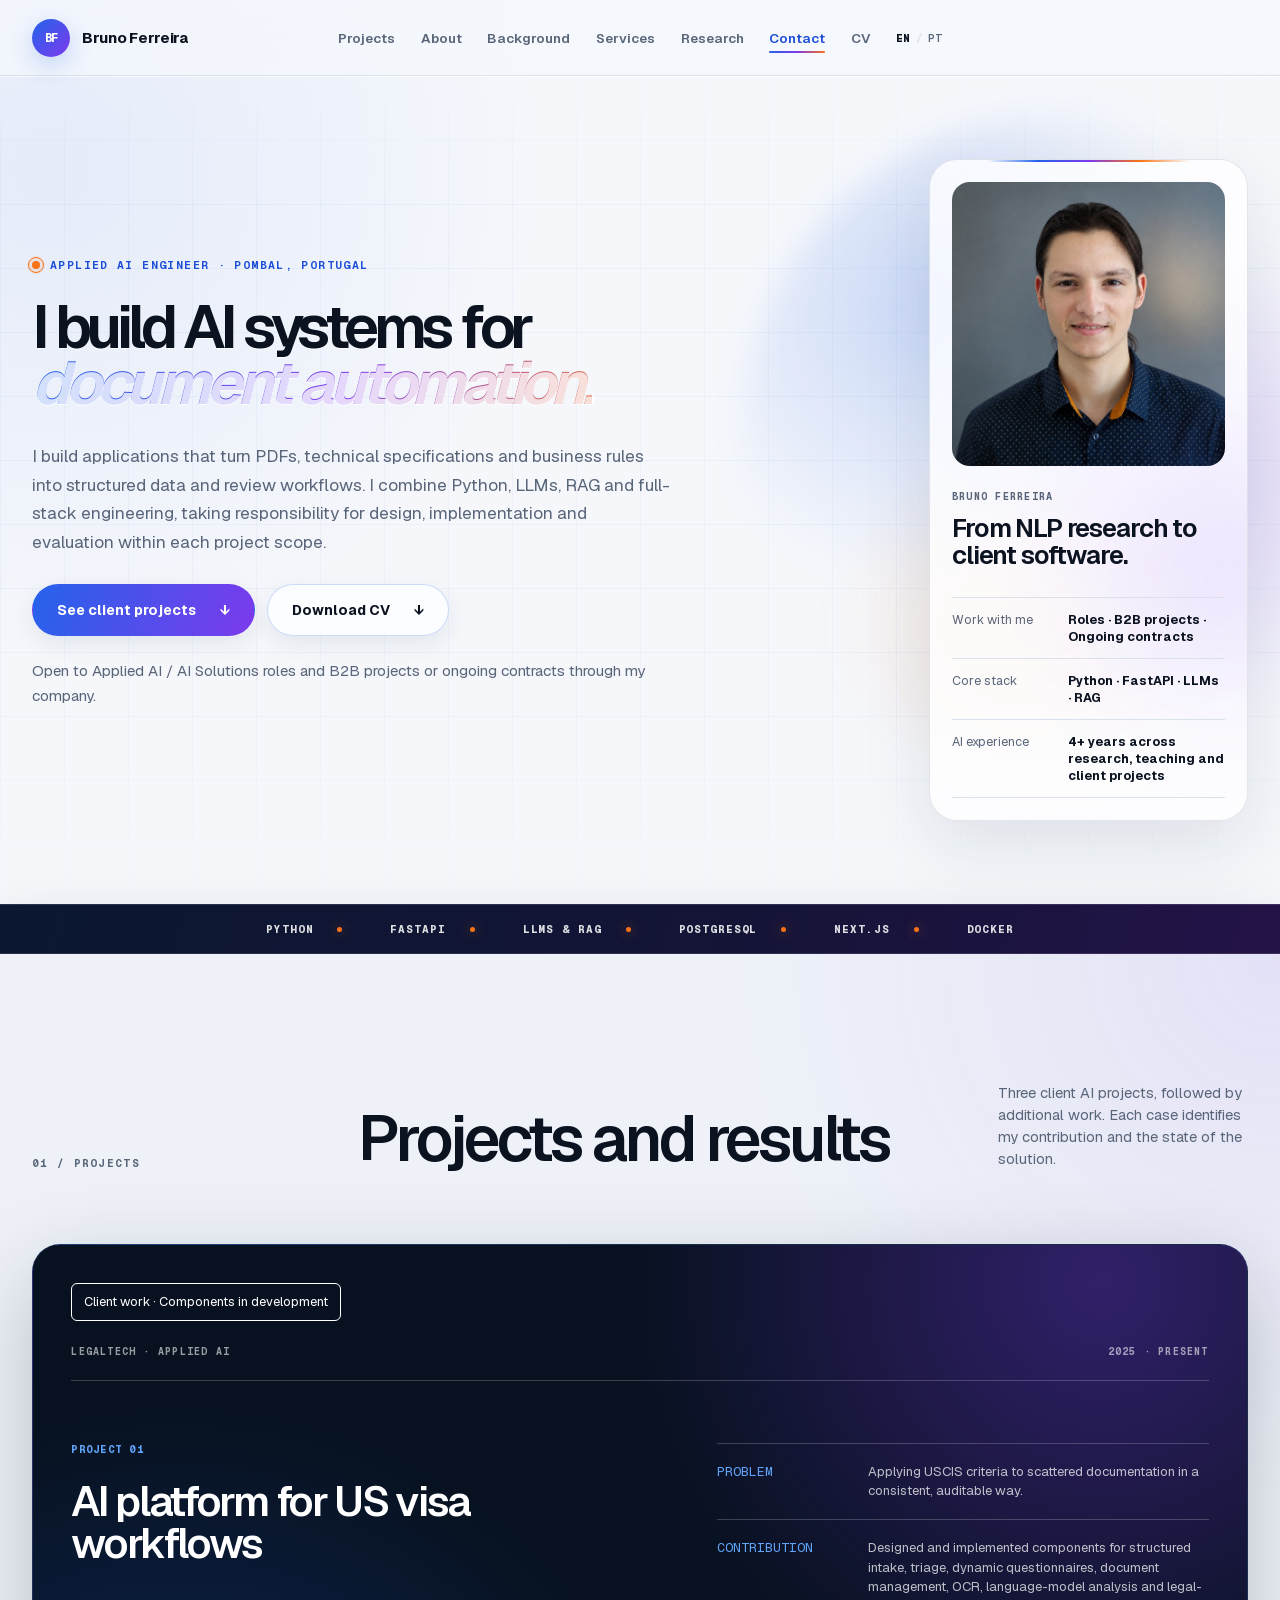
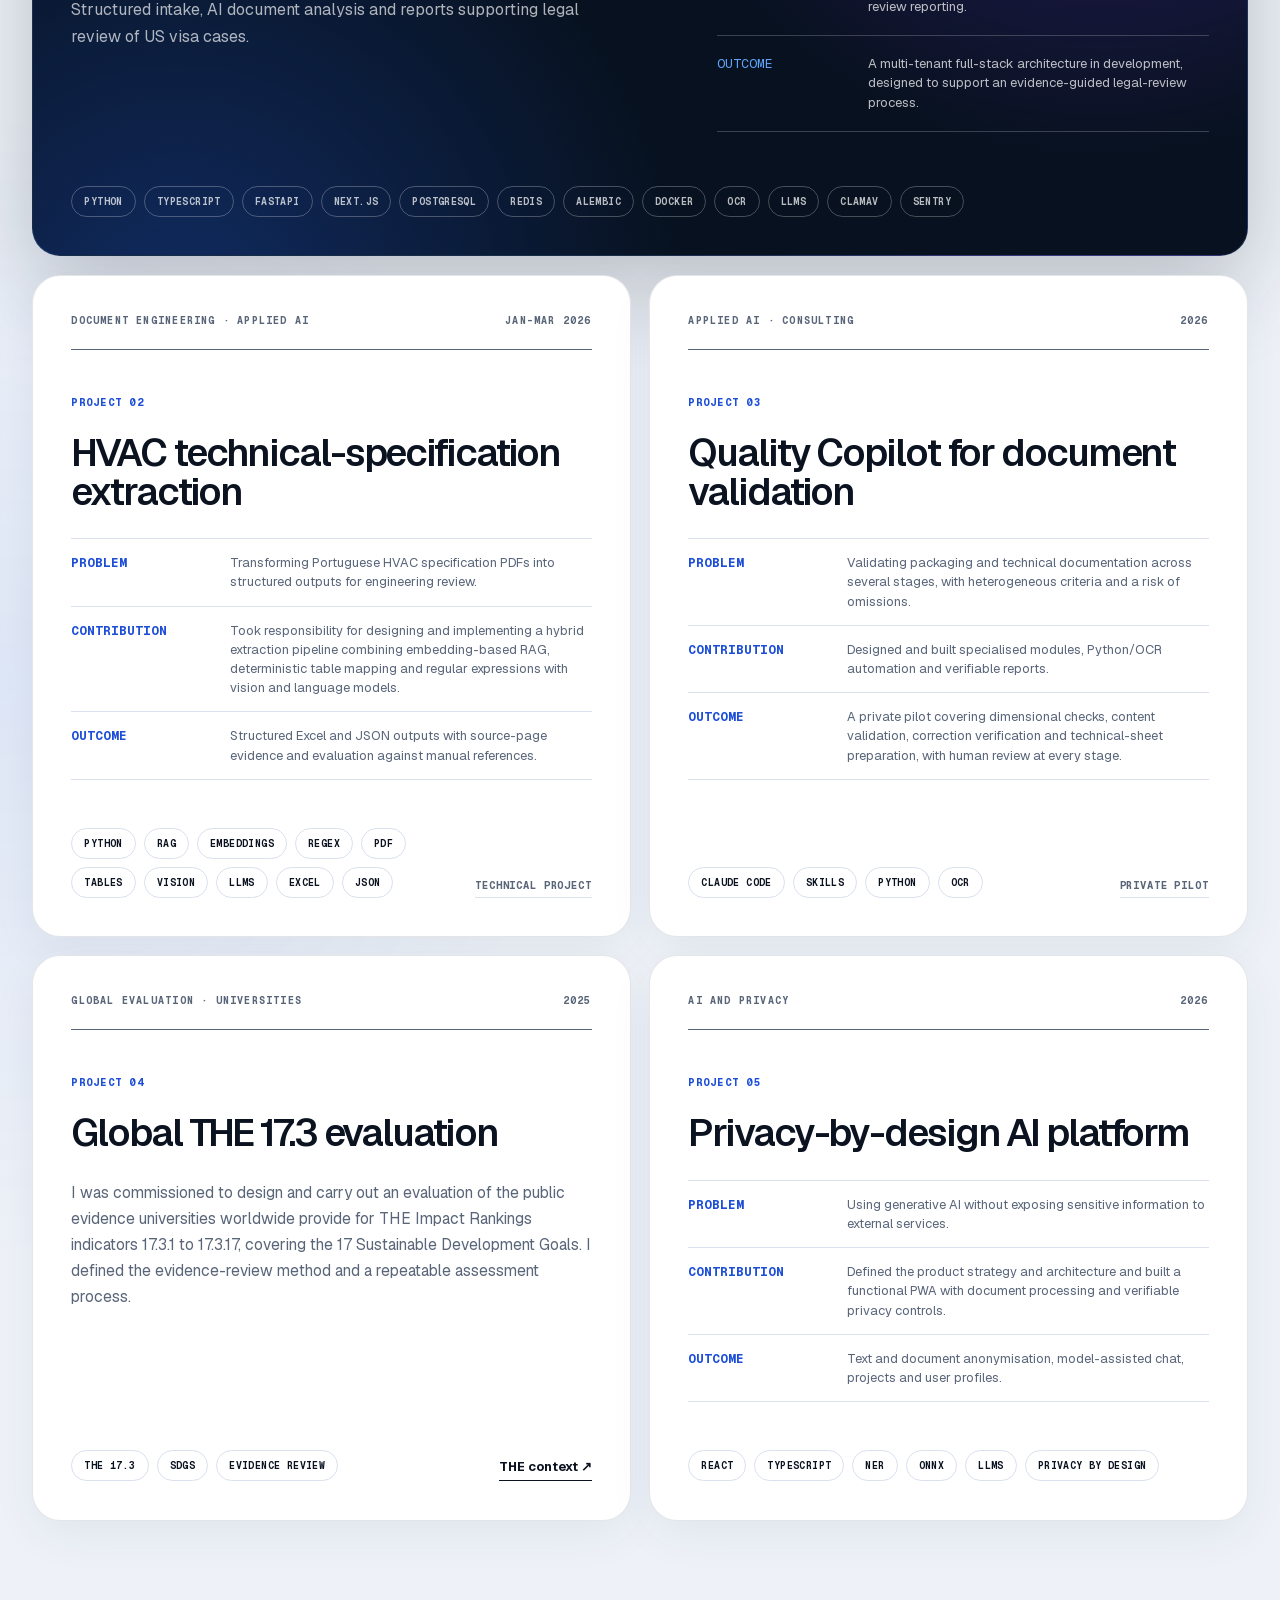
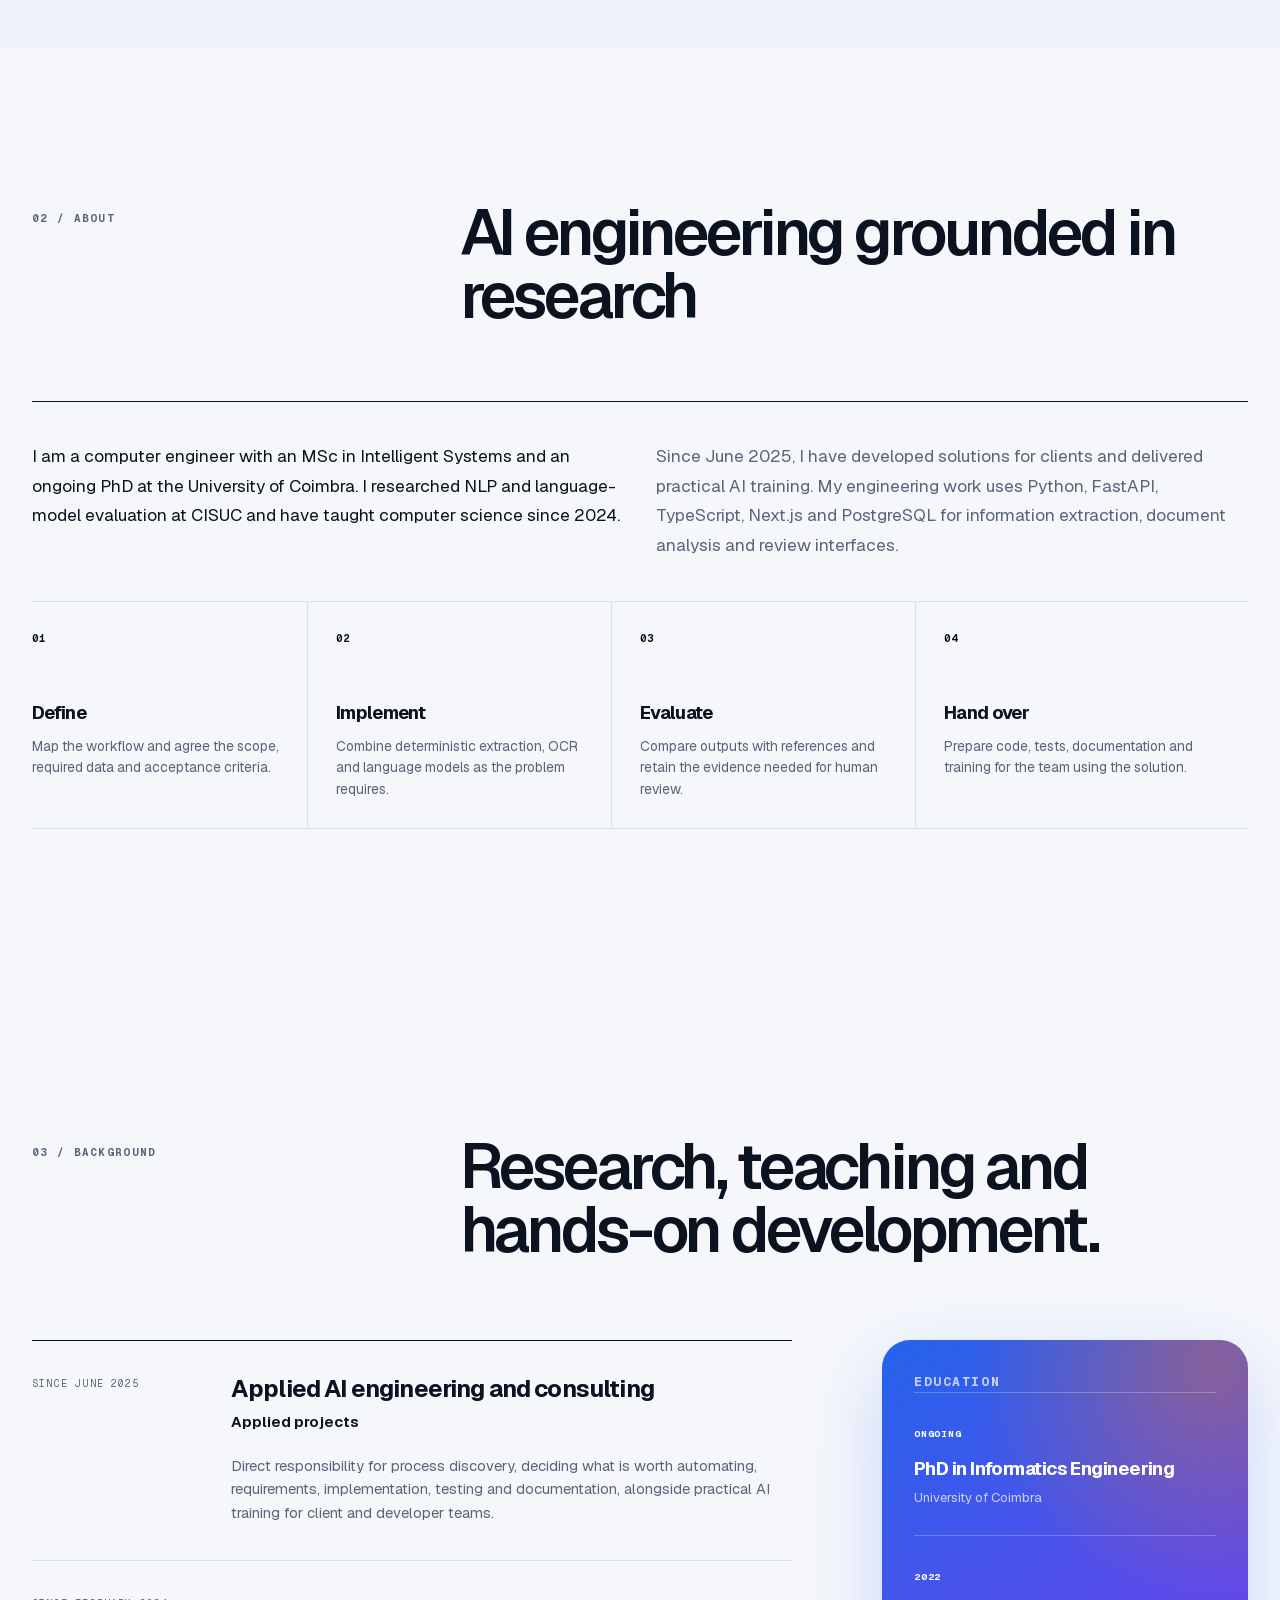
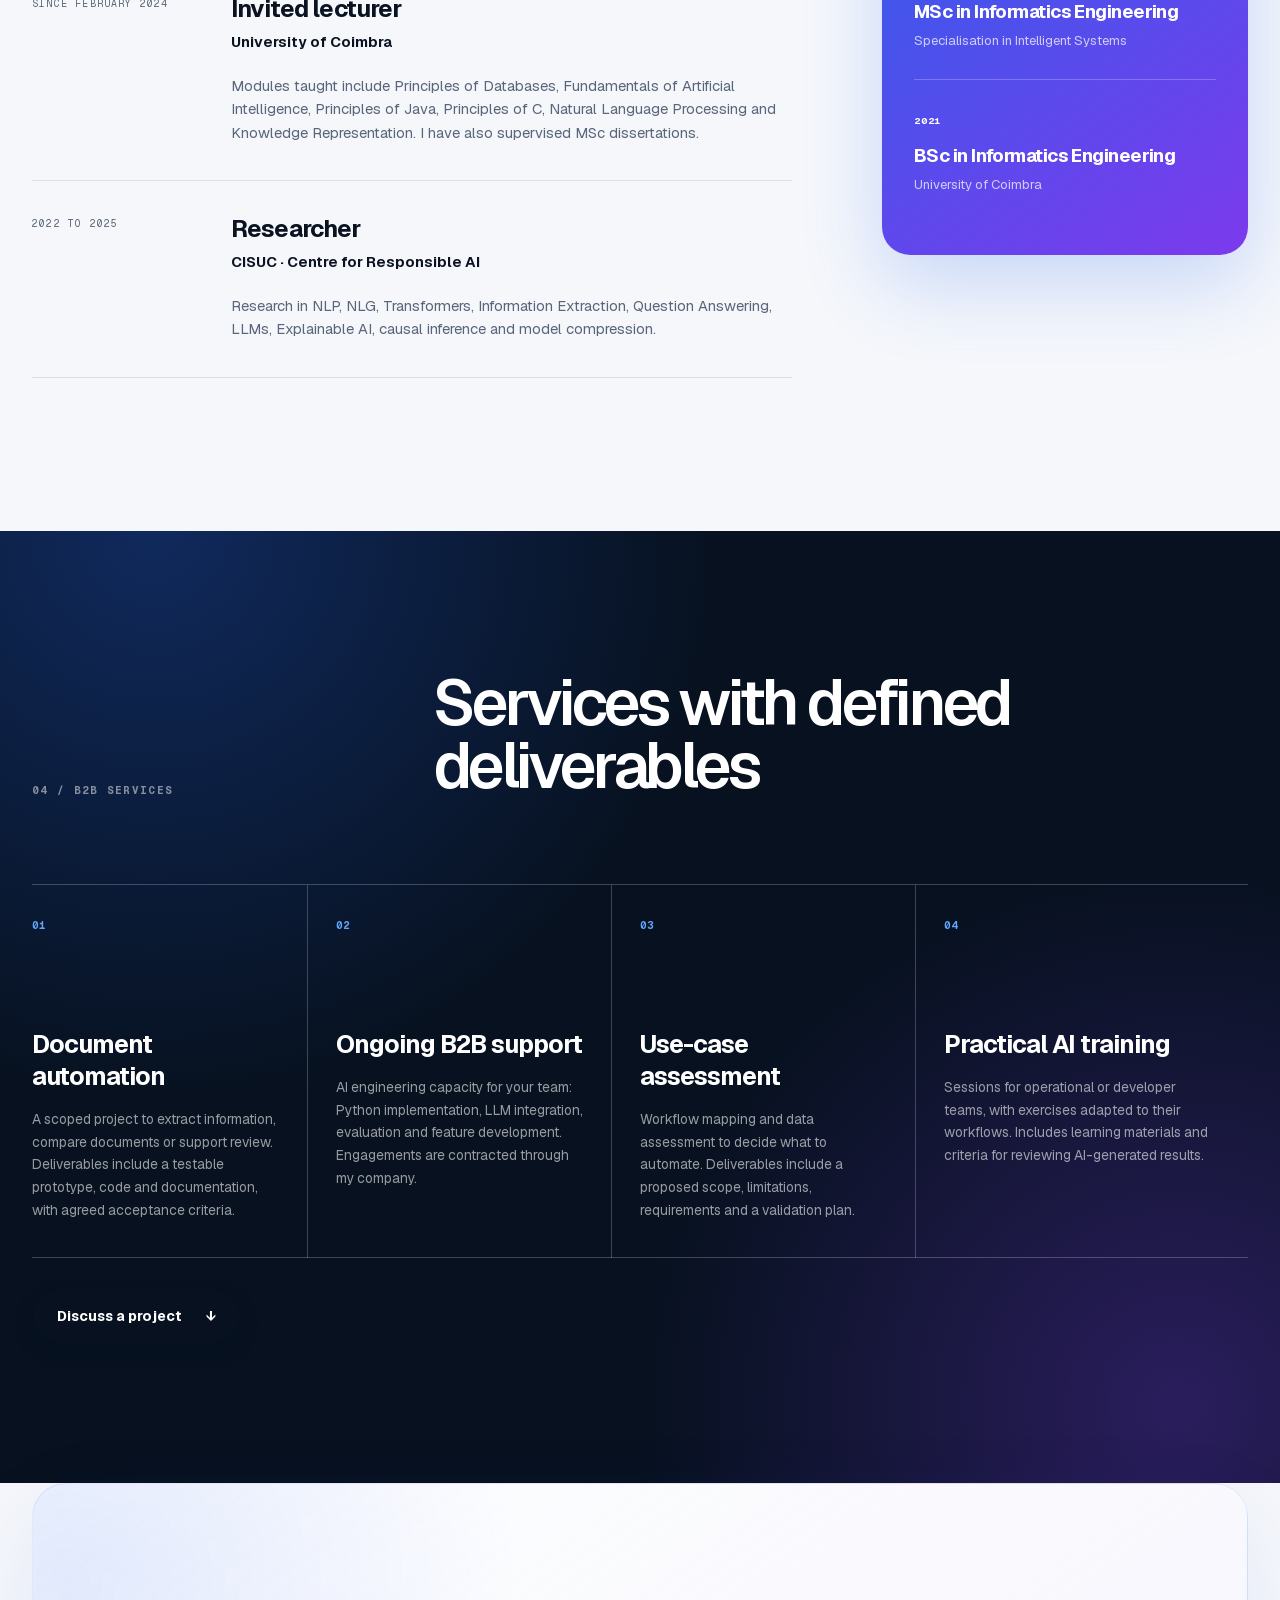
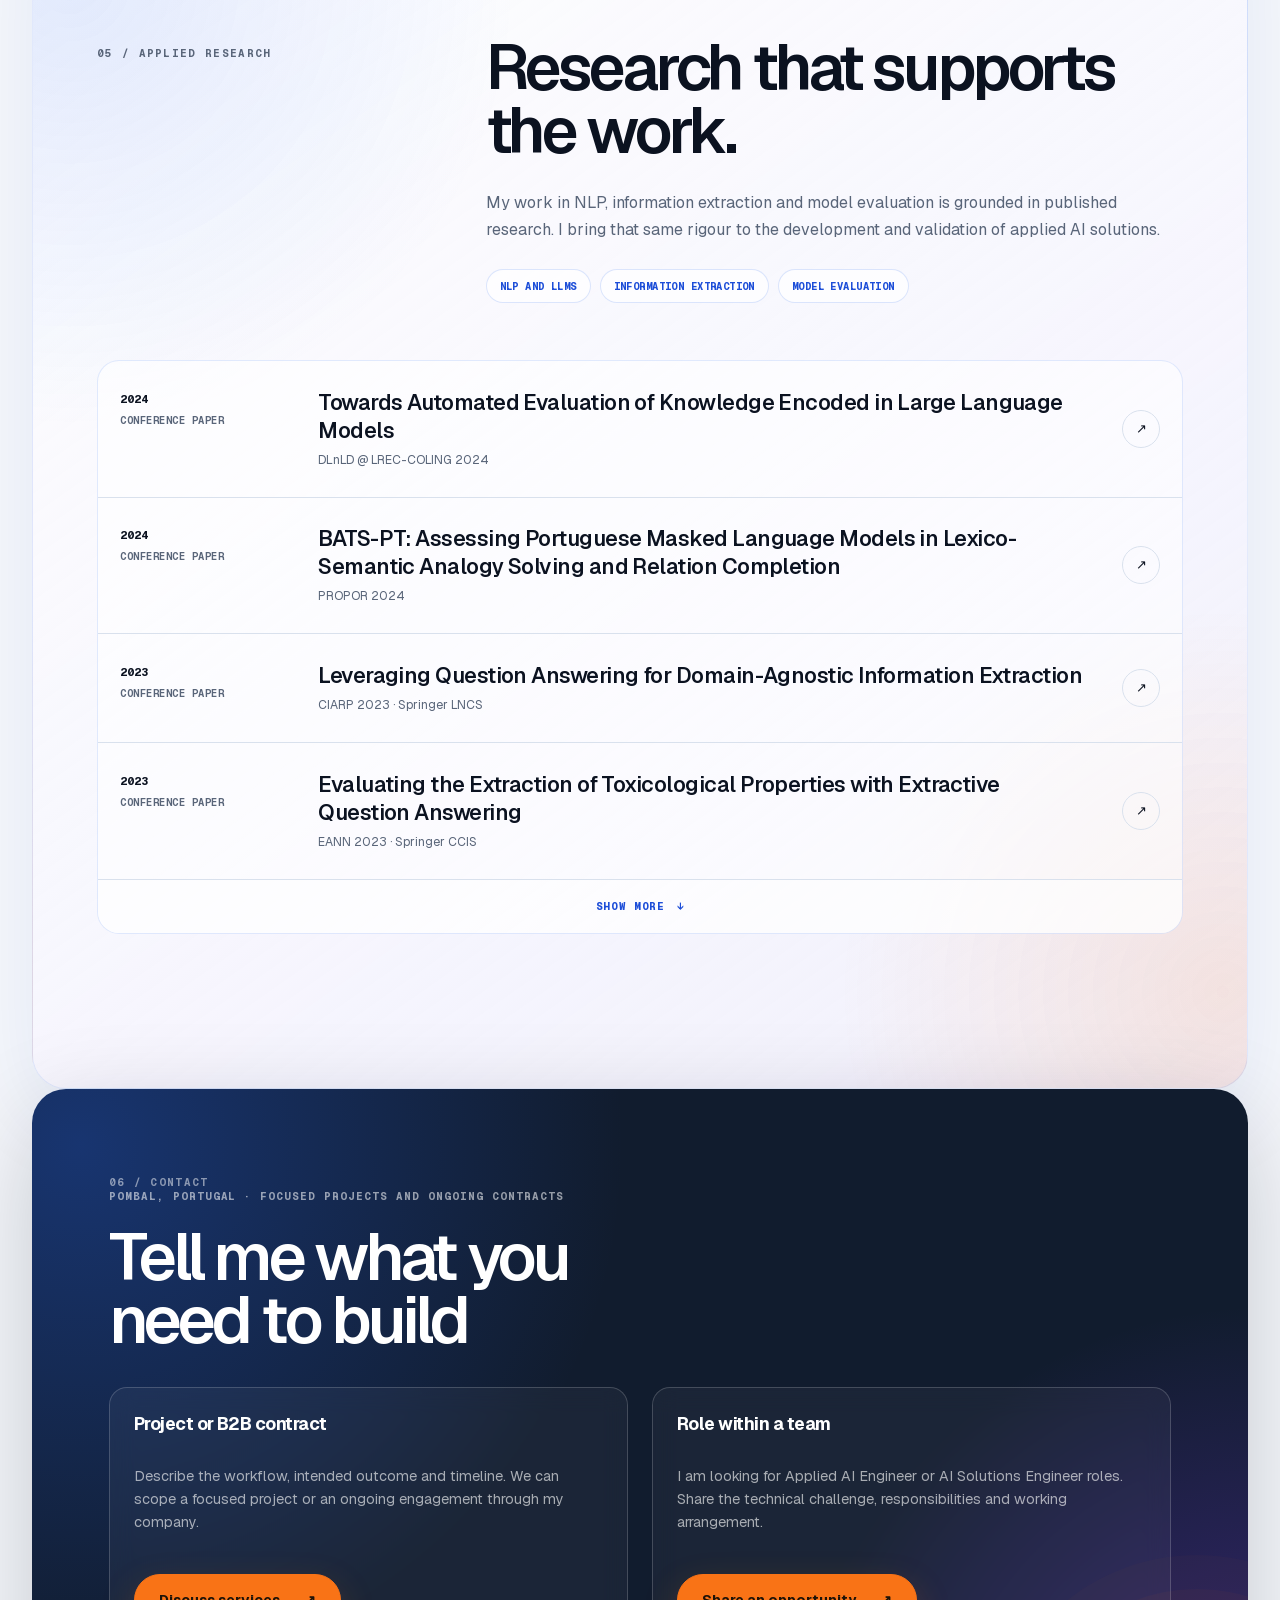
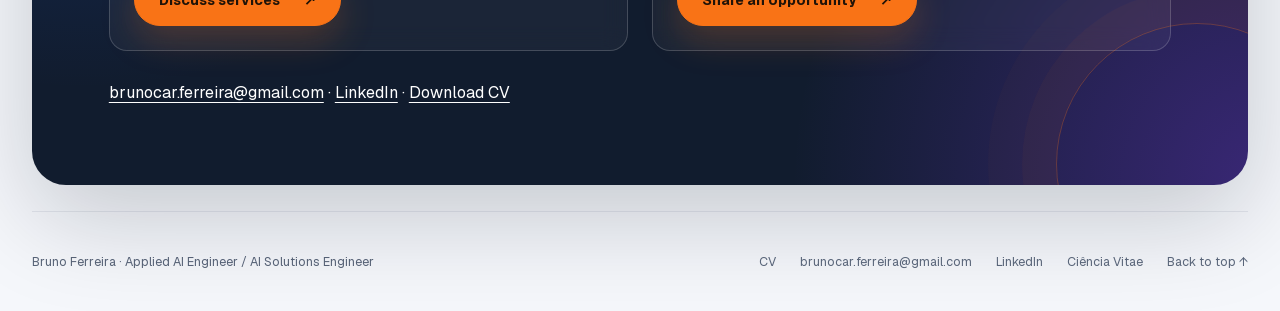
==== index.html @ 370292e5 "Restore visual hierarchy in CVs and update privacy project label and year" ====
<!doctype html>
<html lang="en-GB">
<head>
  <meta charset="utf-8">
  <meta name="viewport" content="width=device-width, initial-scale=1">
  <title>Bruno Ferreira | Applied AI Engineer / AI Solutions Engineer</title>
  <meta name="description" content="Applied AI Engineer in Portugal. Python, LLMs, RAG and document automation. Client projects in LegalTech, engineering and document validation. Available for roles and B2B contracts.">
  <meta name="theme-color" content="#f5f7fb">
  <link rel="canonical" href="https://mrbrunoferreira.github.io/bruno-ferreira/">
  <link rel="alternate" hreflang="pt-PT" href="https://mrbrunoferreira.github.io/bruno-ferreira/pt/">
  <link rel="alternate" hreflang="en-GB" href="https://mrbrunoferreira.github.io/bruno-ferreira/">
  <link rel="alternate" hreflang="x-default" href="https://mrbrunoferreira.github.io/bruno-ferreira/">
  <link rel="icon" type="image/png" sizes="304x304" href="./favicon-bf.png">
  <link rel="preload" href="./bruno-ferreira-portrait-2026.jpg" as="image">
  <link rel="stylesheet" href="./styles.css">
  <meta property="og:type" content="website">
  <meta property="og:title" content="Bruno Ferreira | Applied AI Engineer / AI Solutions Engineer">
  <meta property="og:description" content="Applied AI Engineer in Portugal. Python, LLMs, RAG and document automation. Client projects in LegalTech, engineering and document validation. Available for roles and B2B contracts.">
  <meta property="og:url" content="https://mrbrunoferreira.github.io/bruno-ferreira/">
  <meta property="og:site_name" content="Bruno Ferreira">
  <meta property="og:locale" content="en_GB">
  <meta property="og:locale:alternate" content="pt_PT">
  <meta property="og:image" content="https://mrbrunoferreira.github.io/bruno-ferreira/og-applied-ai-blue.png">
  <meta property="og:image:width" content="1735">
  <meta property="og:image:height" content="907">
  <meta property="og:image:alt" content="Bruno Ferreira, Applied AI Engineer. Research, engineering and delivery.">
  <meta name="twitter:card" content="summary_large_image">
  <meta name="twitter:title" content="Bruno Ferreira | Applied AI Engineer / AI Solutions Engineer">
  <meta name="twitter:description" content="Applied AI Engineer in Portugal. Python, LLMs, RAG and document automation. Client projects in LegalTech, engineering and document validation. Available for roles and B2B contracts.">
  <meta name="twitter:image" content="https://mrbrunoferreira.github.io/bruno-ferreira/og-applied-ai-blue.png">
  <script type="application/ld+json">{"@context":"https://schema.org","@type":"Person","name":"Bruno Ferreira","jobTitle":"Applied AI Engineer / AI Solutions Engineer","url":"https://mrbrunoferreira.github.io/bruno-ferreira/","email":"mailto:brunocar.ferreira@gmail.com","sameAs":["https://www.linkedin.com/in/mrbclf/","https://www.cienciavitae.pt/portal/en/F511-94EB-FD3B","https://orcid.org/0000-0002-1148-8887"],"address":{"@type":"PostalAddress","addressLocality":"Pombal","addressCountry":"PT"},"knowsAbout":["Applied AI","Natural Language Processing","Large Language Models","Information Extraction","Question Answering","AI evaluation","Document intelligence"]}</script>
</head>
<body>
<a class="skip-link" href="#home">Skip to content</a>
<div class="scroll-progress" aria-hidden="true"><span></span></div>
<header class="site-header">
<a class="brand" href="#home" aria-label="Bruno Ferreira, home">
<span class="brand-mark" aria-hidden="true">BF</span>
<span>Bruno Ferreira</span>
</a>
<button class="nav-toggle" type="button" hidden aria-expanded="false" aria-controls="main-navigation" aria-label="Open menu" data-label-open="Open menu" data-label-close="Close menu">
<span>Menu</span>
<span class="nav-toggle-icon" aria-hidden="true"><span></span><span></span></span>
</button>
<nav class="main-nav" id="main-navigation" aria-label="Main navigation">
<a href="#projects">Projects</a>
<a href="#about">About</a>
<a href="#background">Background</a>
<a href="#services">Services</a>
<a href="#research">Research</a>
<a class="nav-contact" href="#contact">Contact</a>
<a href="./bruno-ferreira-cv-en.pdf" download>CV</a>
<span class="language-switch" role="group" aria-label="Choose language">
<a href="./" lang="en" aria-current="page">EN</a>
<span aria-hidden="true">/</span>
<a href="./pt/" lang="pt">PT</a>
</span>
</nav>
</header>
<main id="home" tabindex="-1">
<section class="hero section-shell" aria-labelledby="hero-title">
<div class="hero-copy">
<p class="eyebrow"><span class="status-dot" aria-hidden="true"></span>Applied AI Engineer · Pombal, Portugal</p>
<h1 id="hero-title">I build AI systems for <em>document automation.</em></h1>
<p class="hero-intro">I build applications that turn PDFs, technical specifications and business rules into structured data and review workflows. I combine Python, LLMs, RAG and full-stack engineering, taking responsibility for design, implementation and evaluation within each project scope.</p>
<div class="hero-actions">
<a class="button button-primary" href="#projects">See client projects <span aria-hidden="true">↓</span></a>
<a class="button button-secondary" href="./bruno-ferreira-cv-en.pdf" download>Download CV <span aria-hidden="true">↓</span></a>
</div>
<p class="hero-availability">Open to Applied AI / AI Solutions roles and B2B projects or ongoing contracts through my company.</p>
</div>
<aside class="hero-profile" aria-label="Professional summary">
<div class="portrait-wrap">
<img src="./bruno-ferreira-portrait-2026.jpg" alt="Portrait of Bruno Ferreira" width="1254" height="1254">
</div>
<p class="profile-label">Bruno Ferreira</p>
<h2>From NLP research to client software.</h2>
<dl class="profile-facts">
<div><dt>Work with me</dt><dd>Roles · B2B projects · Ongoing contracts</dd></div>
<div><dt>Core stack</dt><dd>Python · FastAPI · LLMs · RAG</dd></div>
<div><dt>AI experience</dt><dd>4+ years across research, teaching and client projects</dd></div>
</dl>
</aside>
</section>
<div class="focus-strip">
<div class="focus-track" role="list" aria-label="Core technologies">
<span role="listitem">Python</span>
<span role="listitem">FastAPI</span>
<span role="listitem">LLMs &amp; RAG</span>
<span role="listitem">PostgreSQL</span>
<span role="listitem">Next.js</span>
<span role="listitem">Docker</span>
</div>
</div>

<section class="projects" id="projects" aria-labelledby="projects-title">
<div class="section-shell section-heading section-heading-row">
<div>
<p class="section-index">01 / Projects</p>
<h2 id="projects-title">Projects and results</h2>
</div>
<p class="section-note">Three client AI projects, followed by additional work. Each case identifies my contribution and the state of the solution.</p>
</div>
<div class="section-shell project-grid">
<article class="project-card project-featured project-visa">
<p class="project-state">Client work · Components in development</p>
<div class="project-topline">
<p>LegalTech · Applied AI</p>
<span>2025 · Present</span>
</div>
<div class="project-featured-content">
<div>
<p class="project-number">Project 01</p>
<h3>AI platform for US visa workflows</h3>
<p class="project-lead">Structured intake, AI document analysis and reports supporting legal review of US visa cases.</p>
</div>
<dl class="project-details">
<div><dt>Problem</dt><dd>Applying USCIS criteria to scattered documentation in a consistent, auditable way.</dd></div>
<div><dt>Contribution</dt><dd>Designed and implemented components for structured intake, triage, dynamic questionnaires, document management, OCR, language-model analysis and legal-review reporting.</dd></div>
<div><dt>Outcome</dt><dd>A multi-tenant full-stack architecture in development, designed to support an evidence-guided legal-review process.</dd></div>
</dl>
</div>
<div class="tag-list" role="list" aria-label="Project technologies">
<span role="listitem">Python</span>
<span role="listitem">TypeScript</span>
<span role="listitem">FastAPI</span>
<span role="listitem">Next.js</span>
<span role="listitem">PostgreSQL</span>
<span role="listitem">Redis</span>
<span role="listitem">Alembic</span>
<span role="listitem">Docker</span>
<span role="listitem">OCR</span>
<span role="listitem">LLMs</span>
<span role="listitem">ClamAV</span>
<span role="listitem">Sentry</span>
</div>
</article>
<article class="project-card project-secondary project-hvac">
<div class="project-topline">
<p>Document engineering · Applied AI</p>
<span>Jan–Mar 2026</span>
</div>
<p class="project-number">Project 02</p>
<h3>HVAC technical-specification extraction</h3>
<dl class="project-summary-grid">
<div><dt>Problem</dt><dd>Transforming Portuguese HVAC specification PDFs into structured outputs for engineering review.</dd></div>
<div><dt>Contribution</dt><dd>Took responsibility for designing and implementing a hybrid extraction pipeline combining embedding-based RAG, deterministic table mapping and regular expressions with vision and language models.</dd></div>
<div><dt>Outcome</dt><dd>Structured Excel and JSON outputs with source-page evidence and evaluation against manual references.</dd></div>
</dl>
<div class="project-card-footer">
<div class="tag-list">
<span>Python</span>
<span>RAG</span>
<span>Embeddings</span>
<span>Regex</span>
<span>PDF</span>
<span>Tables</span>
<span>Vision</span>
<span>LLMs</span>
<span>Excel</span>
<span>JSON</span>
</div>
<span class="project-private">Technical project</span>
</div>
</article>
<article class="project-card project-secondary project-quality">
<div class="project-topline">
<p>Applied AI · Consulting</p>
<span>2026</span>
</div>
<p class="project-number">Project 03</p>
<h3>Quality Copilot for document validation</h3>
<dl class="project-summary-grid">
<div><dt>Problem</dt><dd>Validating packaging and technical documentation across several stages, with heterogeneous criteria and a risk of omissions.</dd></div>
<div><dt>Contribution</dt><dd>Designed and built specialised modules, Python/OCR automation and verifiable reports.</dd></div>
<div><dt>Outcome</dt><dd>A private pilot covering dimensional checks, content validation, correction verification and technical-sheet preparation, with human review at every stage.</dd></div>
</dl>
<div class="project-card-footer">
<div class="tag-list">
<span>Claude Code</span>
<span>Skills</span>
<span>Python</span>
<span>OCR</span>
</div>
<span class="project-private">Private pilot</span>
</div>
</article>
<article class="project-card project-secondary project-the">
<div class="project-topline">
<p>Global evaluation · Universities</p>
<span>2025</span>
</div>
<p class="project-number">Project 04</p>
<h3>Global THE 17.3 evaluation</h3>
<p>I was commissioned to design and carry out an evaluation of the public evidence universities worldwide provide for THE Impact Rankings indicators 17.3.1 to 17.3.17, covering the 17 Sustainable Development Goals. I defined the evidence-review method and a repeatable assessment process.</p>
<div class="project-card-footer">
<div class="tag-list">
<span>THE 17.3</span>
<span>SDGs</span>
<span>Evidence Review</span>
</div>
<a href="https://www.timeshighereducation.com/world-university-rankings/impact-rankings-2025-methodology" target="_blank" rel="noreferrer">THE context <span aria-hidden="true">↗</span>
</a>
</div>
</article>
<article class="project-card project-secondary project-privacy">
<div class="project-topline">
<p>AI and privacy</p>
<span>2026</span>
</div>
<p class="project-number">Project 05</p>
<h3>Privacy-by-design AI platform</h3>
<dl class="project-summary-grid">
<div><dt>Problem</dt><dd>Using generative AI without exposing sensitive information to external services.</dd></div>
<div><dt>Contribution</dt><dd>Defined the product strategy and architecture and built a functional PWA with document processing and verifiable privacy controls.</dd></div>
<div><dt>Outcome</dt><dd>Text and document anonymisation, model-assisted chat, projects and user profiles.</dd></div>
</dl>
<div class="project-card-footer">
<div class="tag-list">
<span>React</span>
<span>TypeScript</span>
<span>NER</span>
<span>ONNX</span>
<span>LLMs</span>
<span>Privacy by Design</span>
</div>
</div>
</article>
</div>
</section>
<section class="about section-shell" id="about" aria-labelledby="about-title">
<div class="section-heading"><p class="section-index">02 / About</p><h2 id="about-title">AI engineering grounded in research</h2></div>
<div class="about-body">
<div class="about-copy"><p>I am a computer engineer with an MSc in Intelligent Systems and an ongoing PhD at the University of Coimbra. I researched NLP and language-model evaluation at CISUC and have taught computer science since 2024.</p><p>Since June 2025, I have developed solutions for clients and delivered practical AI training. My engineering work uses Python, FastAPI, TypeScript, Next.js and PostgreSQL for information extraction, document analysis and review interfaces.</p></div>
<div class="about-process" role="group" aria-label="How I work">
<article><span>01</span><h3>Define</h3><p>Map the workflow and agree the scope, required data and acceptance criteria.</p></article><article><span>02</span><h3>Implement</h3><p>Combine deterministic extraction, OCR and language models as the problem requires.</p></article><article><span>03</span><h3>Evaluate</h3><p>Compare outputs with references and retain the evidence needed for human review.</p></article><article><span>04</span><h3>Hand over</h3><p>Prepare code, tests, documentation and training for the team using the solution.</p></article>
</div>
</div>
</section>
<section class="journey section-shell" id="background" aria-labelledby="journey-title">
<div class="section-heading">
<p class="section-index">03 / Background</p>
<h2 id="journey-title">Research, teaching and hands-on development.</h2>
</div>
<div class="journey-layout">
<div class="timeline">
<article>
<p class="timeline-period">Since June 2025</p>
<div>
<h3>Applied AI engineering and consulting</h3>
<p class="timeline-place">Applied projects</p>
<p>Direct responsibility for process discovery, deciding what is worth automating, requirements, implementation, testing and documentation, alongside practical AI training for client and developer teams.</p>
</div>
</article>
<article>
<p class="timeline-period">Since February 2024</p>
<div>
<h3>Invited lecturer</h3>
<p class="timeline-place">University of Coimbra</p>
<p>Modules taught include Principles of Databases, Fundamentals of Artificial Intelligence, Principles of Java, Principles of C, Natural Language Processing and Knowledge Representation. I have also supervised MSc dissertations.</p>
</div>
</article>
<article>
<p class="timeline-period">2022 to 2025</p>
<div>
<h3>Researcher</h3>
<p class="timeline-place">CISUC · Centre for Responsible AI</p>
<p>Research in NLP, NLG, Transformers, Information Extraction, Question Answering, LLMs, Explainable AI, causal inference and model compression.</p>
</div>
</article>
</div>
<aside class="education-card">
<p class="profile-label">Education</p>
<div>
<span>Ongoing</span>
<h3>PhD in Informatics Engineering</h3>
<p>University of Coimbra</p>
</div>
<div>
<span>2022</span>
<h3>MSc in Informatics Engineering</h3>
<p>Specialisation in Intelligent Systems</p>
</div>
<div>
<span>2021</span>
<h3>BSc in Informatics Engineering</h3>
<p>University of Coimbra</p>
</div>
</aside>
</div>
</section>
<section class="capability-section" id="services" aria-labelledby="capability-title">
<div class="section-shell">
<div class="section-heading section-heading-row"><div><p class="section-index section-index-light">04 / B2B services</p>
<h2 id="capability-title">Services with defined deliverables</h2></div></div>
<div class="capability-grid">
<article><span>01</span><h3>Document automation</h3><p>A scoped project to extract information, compare documents or support review. Deliverables include a testable prototype, code and documentation, with agreed acceptance criteria.</p></article><article><span>02</span><h3>Ongoing B2B support</h3><p>AI engineering capacity for your team: Python implementation, LLM integration, evaluation and feature development. Engagements are contracted through my company.</p></article><article><span>03</span><h3>Use-case assessment</h3><p>Workflow mapping and data assessment to decide what to automate. Deliverables include a proposed scope, limitations, requirements and a validation plan.</p></article><article><span>04</span><h3>Practical AI training</h3><p>Sessions for operational or developer teams, with exercises adapted to their workflows. Includes learning materials and criteria for reviewing AI-generated results.</p></article>
</div>
<p class="service-contact"><a class="button button-outline-light" href="#contact">Discuss a project <span aria-hidden="true">↓</span></a></p>
</div></section>
<section class="publications section-shell" id="research" aria-labelledby="publications-title">
<div class="section-heading">
<p class="section-index">05 / Applied research</p>
<div class="publication-heading-copy">
<h2 id="publications-title">Research that supports the work.</h2>
<p class="publication-lead">My work in NLP, information extraction and model evaluation is grounded in published research. I bring that same rigour to the development and validation of applied AI solutions.</p>
<div class="publication-themes" role="list" aria-label="Main research areas">
<span role="listitem">NLP and LLMs</span>
<span role="listitem">Information extraction</span>
<span role="listitem">Model evaluation</span>
</div>
</div>
</div>
<div class="publication-list">
<article>
<div class="publication-meta"><span>2024</span><small>Conference paper</small></div>
<div class="publication-copy"><h3>Towards Automated Evaluation of Knowledge Encoded in Large Language Models</h3><p>DLnLD @ LREC-COLING 2024</p></div>
<a href="https://aclanthology.org/2024.dlnld-1.7/" target="_blank" rel="noreferrer" aria-label="Open Towards Automated Evaluation of Knowledge Encoded in Large Language Models">↗</a>
</article>
<article>
<div class="publication-meta"><span>2024</span><small>Conference paper</small></div>
<div class="publication-copy"><h3>BATS-PT: Assessing Portuguese Masked Language Models in Lexico-Semantic Analogy Solving and Relation Completion</h3><p>PROPOR 2024</p></div>
<a href="https://aclanthology.org/2024.propor-1.21/" target="_blank" rel="noreferrer" aria-label="Open BATS-PT">↗</a>
</article>
<article>
<div class="publication-meta"><span>2023</span><small>Conference paper</small></div>
<div class="publication-copy"><h3>Leveraging Question Answering for Domain-Agnostic Information Extraction</h3><p>CIARP 2023 · Springer LNCS</p></div>
<a href="https://link.springer.com/chapter/10.1007/978-3-031-49018-7_18" target="_blank" rel="noreferrer" aria-label="Open Leveraging Question Answering for Domain-Agnostic Information Extraction">↗</a>
</article>
<article>
<div class="publication-meta"><span>2023</span><small>Conference paper</small></div>
<div class="publication-copy"><h3>Evaluating the Extraction of Toxicological Properties with Extractive Question Answering</h3><p>EANN 2023 · Springer CCIS</p></div>
<a href="https://link.springer.com/chapter/10.1007/978-3-031-34204-2_48" target="_blank" rel="noreferrer" aria-label="Open Evaluating the Extraction of Toxicological Properties with Extractive Question Answering">↗</a>
</article>
<div class="publication-more" id="publication-more-en">
<article>
<div class="publication-meta"><span>2023</span><small>Conference paper</small></div>
<div class="publication-copy"><h3>SafetyDesk: Accelerating the Production of Toxicological Reports</h3><p>EXP.AT 2023 · IEEE</p></div>
<a href="https://doi.org/10.1109/exp.at2358782.2023.10546214" target="_blank" rel="noreferrer" aria-label="Open SafetyDesk: Accelerating the Production of Toxicological Reports">↗</a>
</article>
<article>
<div class="publication-meta"><span>2023</span><small>Extended abstract</small></div>
<div class="publication-copy"><h3>ETFs Information Extraction from KIIDs</h3><p>Environmental Finance for the Common Good</p></div>
<a href="https://www.cienciavitae.pt/portal/en/F511-94EB-FD3B" target="_blank" rel="noreferrer" aria-label="Open the record on Ciência Vitae">↗</a>
</article>
<article>
<div class="publication-meta"><span>2022</span><small>Conference paper</small></div>
<div class="publication-copy"><h3>Question Answering for Toxicological Information Extraction</h3><p>SLATE 2022 · OASIcs</p></div>
<a href="https://drops.dagstuhl.de/entities/document/10.4230/OASIcs.SLATE.2022.3" target="_blank" rel="noreferrer" aria-label="Open Question Answering for Toxicological Information Extraction">↗</a>
</article>
<article>
<div class="publication-meta"><span>2022</span><small>Master's dissertation</small></div>
<div class="publication-copy"><h3>Safety Desk: Extraction and Analysis of Textual Information to Build a Reporting System</h3><p>University of Coimbra</p></div>
<a href="https://estudogeral.uc.pt/handle/10316/102975" target="_blank" rel="noreferrer" aria-label="Open the Safety Desk dissertation">↗</a>
</article>
</div>
<button class="publication-toggle" type="button" hidden aria-expanded="false" aria-controls="publication-more-en" data-label-more="Show more" data-label-less="Show less">
<span class="publication-toggle-label">Show more</span>
<span aria-hidden="true">↓</span>
</button>
</div>
</section>
<section class="contact section-shell" id="contact" aria-labelledby="contact-title">
<p class="section-index section-index-light">06 / Contact</p>
<div class="contact-prompt"><p class="contact-kicker">Pombal, Portugal · Focused projects and ongoing contracts</p><h2 id="contact-title">Tell me what you need to build</h2></div>
<div class="contact-paths contact-options">
<article><h3>Project or B2B contract</h3><p>Describe the workflow, intended outcome and timeline. We can scope a focused project or an ongoing engagement through my company.</p><a class="button button-accent" href="mailto:brunocar.ferreira@gmail.com?subject=B2B%20project%20-%20Bruno%20Ferreira">Discuss services <span aria-hidden="true">↗</span></a></article><article><h3>Role within a team</h3><p>I am looking for Applied AI Engineer or AI Solutions Engineer roles. Share the technical challenge, responsibilities and working arrangement.</p><a class="button button-accent" href="mailto:brunocar.ferreira@gmail.com?subject=Applied%20AI%20opportunity%20-%20Bruno%20Ferreira">Share an opportunity <span aria-hidden="true">↗</span></a></article>
</div>
<p class="contact-direct"><a href="mailto:brunocar.ferreira@gmail.com">brunocar.ferreira@gmail.com</a> · <a href="https://www.linkedin.com/in/mrbclf/" target="_blank" rel="noreferrer">LinkedIn</a> · <a href="./bruno-ferreira-cv-en.pdf" download>Download CV</a></p>
</section>
</main>
<footer class="site-footer">
<p>Bruno Ferreira · Applied AI Engineer / AI Solutions Engineer</p>
<div>
<a href="./bruno-ferreira-cv-en.pdf" download>CV</a>
<a href="mailto:brunocar.ferreira@gmail.com">brunocar.ferreira@gmail.com</a>
<a href="https://www.linkedin.com/in/mrbclf/" target="_blank" rel="noreferrer">LinkedIn</a>
<a href="https://www.cienciavitae.pt/portal/en/F511-94EB-FD3B" target="_blank" rel="noreferrer">Ciência Vitae</a>
<a href="#home">Back to top ↑</a>
</div>
</footer>
<script src="./interactions.js" defer></script>
</body>
</html>
---- styles.css ----
@font-face {
  font-family: "Geist";
  src: url("./fonts/geist.woff2") format("woff2");
  font-style: normal;
  font-weight: 100 900;
  font-display: swap;
}

@font-face {
  font-family: "Geist Mono";
  src: url("./fonts/geist-mono.woff2") format("woff2");
  font-style: normal;
  font-weight: 100 900;
  font-display: swap;
}

:root {
  --font-geist-sans: "Geist";
  --font-geist-mono: "Geist Mono";
}

:root {
  --paper: #f5f7fb;
  --paper-strong: #ffffff;
  --ink: #0b1220;
  --ink-soft: #596579;
  --line: #d9e1ed;
  --accent: #2563eb;
  --accent-dark: #1d4ed8;
  --accent-soft: #dbeafe;
  --violet: #7c3aed;
  --violet-soft: #ede9fe;
  --orange: #f97316;
  --orange-soft: #ffedd5;
  --dark: #07111f;
  --dark-soft: #111c2e;
  --radius-sm: 10px;
  --radius-lg: 28px;
  --shell: min(1280px, calc(100vw - 64px));
  --ease-out: cubic-bezier(0.16, 1, 0.3, 1);
  --shadow-soft: 0 24px 70px rgba(15, 32, 61, 0.1);
  --shadow-hover: 0 30px 90px rgba(30, 64, 175, 0.16);
}

* {
  box-sizing: border-box;
}

html {
  scroll-behavior: smooth;
  overflow-x: hidden;
  background: var(--paper);
}

body {
  margin: 0;
  background: var(--paper);
  color: var(--ink);
  font-family: var(--font-geist-sans), Arial, Helvetica, sans-serif;
  text-rendering: optimizeLegibility;
}

a {
  color: inherit;
  text-decoration: none;
}

button,
a {
  -webkit-tap-highlight-color: transparent;
}

a:focus-visible,
button:focus-visible {
  outline: 3px solid #fff;
  outline-offset: 2px;
  box-shadow: 0 0 0 6px var(--accent-dark);
}

.skip-link {
  position: fixed;
  z-index: 100;
  top: 12px;
  left: 12px;
  padding: 10px 14px;
  border-radius: 8px;
  background: var(--ink);
  color: #fff;
  font-size: 0.82rem;
  font-weight: 700;
  transform: translateY(-160%);
  transition: transform 160ms ease;
}

.skip-link:focus {
  transform: translateY(0);
}

img {
  display: block;
  max-width: 100%;
}

.section-shell {
  width: var(--shell);
  margin-inline: auto;
}

.site-header {
  position: sticky;
  z-index: 30;
  top: 0;
  display: grid;
  grid-template-columns: 1fr auto 1fr;
  align-items: center;
  min-height: 76px;
  padding: 0 32px;
  border-bottom: 1px solid rgba(17, 21, 18, 0.14);
  background: rgba(243, 242, 236, 0.88);
  backdrop-filter: blur(18px);
}

.brand {
  display: inline-flex;
  align-items: center;
  gap: 12px;
  width: fit-content;
  font-size: 0.95rem;
  font-weight: 700;
  letter-spacing: -0.02em;
}

.brand-mark {
  display: grid;
  width: 38px;
  height: 38px;
  place-items: center;
  border-radius: 50%;
  background: var(--ink);
  color: var(--accent);
  font-family: var(--font-geist-mono), monospace;
  font-size: 0.78rem;
  letter-spacing: -0.06em;
}

.nav-toggle {
  display: none;
  align-items: center;
  justify-content: center;
  gap: 10px;
  min-height: 42px;
  padding: 8px 12px;
  border: 1px solid var(--line);
  border-radius: 999px;
  background: rgba(255, 255, 255, 0.72);
  color: var(--ink);
  font: 700 0.76rem var(--font-geist-sans), Arial, sans-serif;
  cursor: pointer;
}

.nav-toggle[hidden] {
  display: none;
}

.nav-toggle-icon {
  display: grid;
  gap: 5px;
  width: 17px;
}

.nav-toggle-icon span {
  display: block;
  width: 100%;
  height: 2px;
  border-radius: 999px;
  background: currentColor;
  transition: transform 220ms ease;
}

.nav-toggle[aria-expanded="true"] .nav-toggle-icon span:first-child {
  transform: translateY(3.5px) rotate(45deg);
}

.nav-toggle[aria-expanded="true"] .nav-toggle-icon span:last-child {
  transform: translateY(-3.5px) rotate(-45deg);
}

.main-nav {
  display: flex;
  align-items: center;
  gap: clamp(17px, 2vw, 32px);
  color: var(--ink-soft);
  font-size: 0.84rem;
  font-weight: 600;
}

.language-switch {
  display: inline-flex;
  align-items: center;
  gap: 6px;
  color: var(--ink-soft);
  font-family: var(--font-geist-mono), monospace;
  font-size: 0.67rem;
  letter-spacing: 0.06em;
}

.language-switch a[aria-current="page"] {
  color: var(--ink);
  font-weight: 800;
}

.language-switch > span {
  color: var(--line);
}

.main-nav a,
.site-footer a {
  position: relative;
}

.main-nav a::after,
.site-footer a::after {
  position: absolute;
  right: 0;
  bottom: -6px;
  left: 0;
  height: 1px;
  background: currentColor;
  content: "";
  transform: scaleX(0);
  transform-origin: right;
  transition: transform 180ms ease;
}

.main-nav a:hover::after,
.site-footer a:hover::after {
  transform: scaleX(1);
  transform-origin: left;
}

.hero {
  display: grid;
  min-height: calc(100svh - 76px);
  grid-template-columns: minmax(0, 1.72fr) minmax(310px, 0.68fr);
  gap: clamp(56px, 7vw, 120px);
  align-items: center;
  padding-block: clamp(48px, 6.5vw, 88px);
}

.eyebrow,
.section-index,
.profile-label,
.project-number,
.project-topline,
.timeline-period {
  font-family: var(--font-geist-mono), monospace;
  text-transform: uppercase;
  letter-spacing: 0.12em;
}

.eyebrow {
  display: flex;
  align-items: center;
  gap: 10px;
  margin: 0 0 28px;
  color: var(--ink-soft);
  font-size: 0.72rem;
  font-weight: 650;
}

.status-dot {
  position: relative;
  width: 8px;
  height: 8px;
  border-radius: 50%;
  background: var(--accent-dark);
}

.status-dot::after {
  position: absolute;
  inset: -4px;
  border: 1px solid var(--accent-dark);
  border-radius: 50%;
  content: "";
}

.hero h1 {
  max-width: 900px;
  margin: 0;
  font-size: clamp(3.5rem, 6.35vw, 6.9rem);
  font-weight: 620;
  letter-spacing: -0.075em;
  line-height: 0.93;
  text-wrap: balance;
}

.hero h1 em {
  display: block;
  color: var(--ink-soft);
  font-family: Georgia, "Times New Roman", serif;
  font-weight: 400;
  letter-spacing: -0.055em;
}

.hero-intro {
  max-width: 700px;
  margin: 30px 0 0;
  color: var(--ink-soft);
  font-size: clamp(1.05rem, 1.35vw, 1.28rem);
  line-height: 1.65;
}

.hero-actions {
  display: flex;
  flex-wrap: wrap;
  gap: 12px;
  margin-top: 28px;
}

.button {
  display: inline-flex;
  min-height: 52px;
  align-items: center;
  justify-content: center;
  gap: 24px;
  border: 1px solid var(--ink);
  border-radius: 999px;
  padding: 0 24px;
  font-size: 0.88rem;
  font-weight: 700;
  transition: transform 180ms ease, background 180ms ease, color 180ms ease;
}

.button:hover {
  transform: translateY(-2px);
}

.button-primary {
  background: var(--ink);
  color: #fff;
}

.button-primary:hover {
  background: var(--dark-soft);
}

.button-secondary:hover {
  background: var(--paper-strong);
}

.hero-profile {
  position: relative;
  overflow: hidden;
  border: 1px solid var(--line);
  border-radius: var(--radius-lg);
  background: var(--paper-strong);
  padding: 22px;
  box-shadow: 0 28px 90px rgba(24, 31, 26, 0.09);
}

.hero-profile::after {
  position: absolute;
  right: -70px;
  bottom: 150px;
  width: 180px;
  height: 180px;
  border-radius: 50%;
  background: var(--accent);
  content: "";
  filter: blur(80px);
  opacity: 0.5;
  pointer-events: none;
}

.portrait-wrap {
  position: relative;
  overflow: hidden;
  aspect-ratio: 1 / 1.04;
  border-radius: 18px;
  background: #e9eeeb;
}

.portrait-wrap img {
  width: 100%;
  height: 100%;
  object-fit: cover;
  object-position: center 20%;
}

.profile-label {
  margin: 24px 0 12px;
  color: var(--ink-soft);
  font-size: 0.64rem;
  font-weight: 700;
}

.hero-profile h2 {
  position: relative;
  z-index: 1;
  max-width: 350px;
  margin: 0;
  font-size: clamp(1.5rem, 2vw, 2.15rem);
  font-weight: 620;
  letter-spacing: -0.045em;
  line-height: 1.05;
}

.profile-facts {
  position: relative;
  z-index: 1;
  display: grid;
  gap: 0;
  margin: 28px 0 0;
  border-top: 1px solid var(--line);
}

.profile-facts div {
  display: grid;
  grid-template-columns: 0.8fr 1.2fr;
  gap: 12px;
  padding: 13px 0;
  border-bottom: 1px solid var(--line);
}

.profile-facts dt,
.profile-facts dd {
  margin: 0;
  font-size: 0.78rem;
}

.profile-facts dt {
  color: var(--ink-soft);
}

.profile-facts dd {
  font-weight: 700;
}

.focus-strip {
  overflow: hidden;
  border-block: 1px solid var(--ink);
  background: var(--accent);
}

.focus-track {
  display: flex;
  width: max-content;
  min-width: 100%;
  align-items: center;
  justify-content: space-around;
}

.focus-track span {
  display: flex;
  align-items: center;
  gap: 24px;
  padding: 17px 24px;
  font-family: var(--font-geist-mono), monospace;
  font-size: 0.69rem;
  font-weight: 750;
  letter-spacing: 0.08em;
  text-transform: uppercase;
  white-space: nowrap;
}

.focus-track span:not(:last-child)::after {
  width: 5px;
  height: 5px;
  border-radius: 50%;
  background: currentColor;
  content: "";
}

.about,
.journey,
.publications {
  padding-block: clamp(100px, 12vw, 180px);
}

.section-heading {
  display: grid;
  grid-template-columns: minmax(220px, 0.6fr) 1.4fr;
  gap: clamp(32px, 7vw, 120px);
}

.section-heading-row {
  grid-template-columns: 1fr auto;
  align-items: end;
}

.section-heading-row > div {
  display: grid;
  grid-template-columns: minmax(220px, 0.6fr) 1.4fr;
  gap: clamp(32px, 7vw, 120px);
  align-items: end;
}

.section-index {
  margin: 9px 0 0;
  color: var(--ink-soft);
  font-size: 0.68rem;
  font-weight: 700;
}

.section-heading h2 {
  max-width: 790px;
  margin: 0;
  font-size: clamp(2.7rem, 5vw, 5.3rem);
  font-weight: 580;
  letter-spacing: -0.065em;
  line-height: 0.98;
}

.section-note {
  max-width: 250px;
  margin: 0;
  color: var(--ink-soft);
  font-size: 0.92rem;
  line-height: 1.5;
}

.about-body {
  display: grid;
  grid-template-columns: minmax(280px, 0.85fr) minmax(0, 1.15fr);
  margin-top: 74px;
  border-top: 1px solid var(--ink);
}

.about-statement {
  grid-column: 1;
  border-right: 1px solid var(--line);
  padding: 40px clamp(32px, 5vw, 72px) 56px 0;
}

.about-statement-label {
  margin: 0;
  color: var(--ink-soft);
  font-family: var(--font-geist-mono), monospace;
  font-size: 0.64rem;
  font-weight: 750;
  letter-spacing: 0.1em;
  text-transform: uppercase;
}

.about-statement > p:last-child {
  max-width: 570px;
  margin: 78px 0 0;
  font-size: clamp(1.8rem, 3vw, 3.25rem);
  font-weight: 560;
  letter-spacing: -0.055em;
  line-height: 1.06;
}

.about-copy {
  grid-column: 2;
  display: grid;
  grid-template-columns: 1fr;
  gap: 32px;
  padding: 40px 0 56px clamp(32px, 5vw, 72px);
}

.about-copy p {
  margin: 0;
  color: var(--ink-soft);
  font-size: clamp(1.04rem, 1.35vw, 1.26rem);
  line-height: 1.72;
}

.about-copy p:first-child {
  color: var(--ink);
}

.about-process {
  grid-column: 1 / -1;
  display: grid;
  grid-template-columns: repeat(4, 1fr);
  border-block: 1px solid var(--line);
}

.about-process article {
  min-height: 220px;
  padding: 24px 28px 28px 0;
}

.about-process article:not(:last-child) {
  border-right: 1px solid var(--line);
  margin-right: 28px;
}

.about-process span,
.capability-grid span {
  font-family: var(--font-geist-mono), monospace;
  font-size: 0.66rem;
  font-weight: 700;
  letter-spacing: 0.1em;
}

.about-process h3 {
  max-width: 180px;
  margin: 54px 0 12px;
  font-size: 1.15rem;
  letter-spacing: -0.035em;
}

.about-process p {
  margin: 0;
  color: var(--ink-soft);
  font-size: 0.86rem;
  line-height: 1.55;
}

.role-fit {
  grid-column: 1 / -1;
  display: grid;
  grid-template-columns: 0.7fr 1.3fr;
  gap: 24px clamp(36px, 7vw, 100px);
  align-items: start;
  padding: 38px 0 0;
}

.role-fit > p:last-child {
  grid-column: 2;
  max-width: 760px;
  margin: 0;
  color: var(--ink-soft);
  font-size: 0.98rem;
  line-height: 1.65;
}

.role-tags {
  display: flex;
  flex-wrap: wrap;
  gap: 10px;
}

.role-tags span {
  border: 1px solid var(--ink);
  border-radius: 999px;
  padding: 10px 14px;
  font-family: var(--font-geist-mono), monospace;
  font-size: 0.66rem;
  font-weight: 700;
  letter-spacing: 0.04em;
  text-transform: uppercase;
}

.projects {
  padding-block: clamp(100px, 10vw, 150px);
  background: #e7e8e2;
}

.project-grid {
  display: grid;
  grid-template-columns: 1fr 1fr;
  gap: 18px;
  margin-top: 74px;
}

.project-card {
  min-width: 0;
  border: 1px solid var(--line);
  border-radius: var(--radius-lg);
  background: var(--paper-strong);
  padding: clamp(26px, 3vw, 44px);
}

.project-featured {
  grid-column: 1 / -1;
  overflow: hidden;
  background: var(--dark);
  color: #fff;
  box-shadow: 0 22px 70px rgba(17, 21, 18, 0.12);
}

.project-topline {
  display: flex;
  align-items: center;
  justify-content: space-between;
  gap: 20px;
  padding-bottom: 22px;
  border-bottom: 1px solid currentColor;
  color: var(--ink-soft);
  font-size: 0.63rem;
  font-weight: 700;
}

.project-featured .project-topline {
  color: rgba(255, 255, 255, 0.58);
  border-color: rgba(255, 255, 255, 0.2);
}

.project-topline p {
  margin: 0;
}

.project-featured-content {
  display: grid;
  grid-template-columns: 1.05fr 0.95fr;
  gap: clamp(48px, 8vw, 128px);
  padding-block: 62px 54px;
}

.project-number {
  margin: 0 0 24px;
  color: var(--accent-dark);
  font-size: 0.65rem;
  font-weight: 750;
}

.project-featured .project-number {
  color: var(--accent);
}

.project-card h3 {
  margin: 0;
  font-size: clamp(2rem, 3.3vw, 4rem);
  font-weight: 580;
  letter-spacing: -0.055em;
  line-height: 1;
}

.project-secondary h3 {
  max-width: 600px;
  font-size: clamp(2rem, 3vw, 3.35rem);
}

.project-lead {
  max-width: 650px;
  margin: 32px 0 0;
  color: rgba(255, 255, 255, 0.68);
  font-size: 1rem;
  line-height: 1.7;
}

.project-details {
  margin: 0;
  border-top: 1px solid rgba(255, 255, 255, 0.2);
}

.project-details div {
  display: grid;
  grid-template-columns: 0.55fr 1.45fr;
  gap: 22px;
  padding: 18px 0;
  border-bottom: 1px solid rgba(255, 255, 255, 0.2);
}

.project-details dt,
.project-details dd {
  margin: 0;
  font-size: 0.82rem;
  line-height: 1.5;
}

.project-details dt {
  color: var(--accent);
  font-family: var(--font-geist-mono), monospace;
  text-transform: uppercase;
}

.project-details dd {
  color: rgba(255, 255, 255, 0.72);
}

.tag-list {
  display: flex;
  flex-wrap: wrap;
  gap: 8px;
}

.tag-list span {
  border: 1px solid var(--line);
  border-radius: 999px;
  padding: 8px 12px;
  font-family: var(--font-geist-mono), monospace;
  font-size: 0.62rem;
  font-weight: 650;
  letter-spacing: 0.04em;
  text-transform: uppercase;
}

.project-featured .tag-list span {
  border-color: rgba(255, 255, 255, 0.25);
  color: rgba(255, 255, 255, 0.72);
}

.project-secondary {
  display: flex;
  min-height: 560px;
  flex-direction: column;
}

.project-wide {
  min-height: 440px;
  grid-column: 1 / -1;
}

.project-secondary .project-number {
  margin-top: 46px;
}

.project-secondary > p:not(.project-number):not(.project-topline p) {
  max-width: 610px;
  margin: 28px 0 0;
  color: var(--ink-soft);
  font-size: 0.97rem;
  line-height: 1.68;
}

.project-secondary.project-wide > p:not(.project-number):not(.project-topline p) {
  max-width: 780px;
}

.project-summary-grid {
  margin: 28px 0 0;
  border-top: 1px solid var(--line);
}

.project-summary-grid div {
  display: grid;
  grid-template-columns: 0.56fr 1.44fr;
  gap: 18px;
  padding: 14px 0;
  border-bottom: 1px solid var(--line);
}

.project-summary-grid dt,
.project-summary-grid dd {
  margin: 0;
  font-size: 0.8rem;
  line-height: 1.5;
}

.project-summary-grid dt {
  color: var(--accent-dark);
  font-family: var(--font-geist-mono), monospace;
  font-weight: 700;
  text-transform: uppercase;
}

.project-summary-grid dd {
  color: var(--ink-soft);
}

.project-card-footer {
  display: flex;
  align-items: flex-end;
  justify-content: space-between;
  gap: 24px;
  margin-top: auto;
  padding-top: 48px;
}

.project-card-footer a {
  flex: none;
  border-bottom: 1px solid currentColor;
  padding-bottom: 5px;
  font-size: 0.79rem;
  font-weight: 700;
}

.project-private {
  flex: none;
  border-bottom: 1px solid var(--line);
  padding-bottom: 5px;
  color: var(--ink-soft);
  font-family: var(--font-geist-mono), monospace;
  font-size: 0.66rem;
  font-weight: 700;
  letter-spacing: 0.08em;
  text-transform: uppercase;
}

.journey-layout {
  display: grid;
  grid-template-columns: 1.35fr 0.65fr;
  gap: clamp(36px, 7vw, 110px);
  margin-top: 78px;
}

.timeline {
  border-top: 1px solid var(--ink);
}

.timeline article {
  display: grid;
  grid-template-columns: 0.45fr 1.55fr;
  gap: 36px;
  padding: 32px 0 36px;
  border-bottom: 1px solid var(--line);
}

.timeline-period {
  margin: 4px 0 0;
  color: var(--ink-soft);
  font-size: 0.62rem;
}

.timeline h3 {
  margin: 0;
  font-size: 1.5rem;
  letter-spacing: -0.035em;
}

.timeline-place {
  margin: 6px 0 20px !important;
  color: var(--ink) !important;
  font-weight: 650;
}

.timeline article div > p {
  max-width: 650px;
  margin: 0;
  color: var(--ink-soft);
  font-size: 0.92rem;
  line-height: 1.6;
}

.education-card {
  align-self: start;
  border-radius: var(--radius-lg);
  background: var(--accent);
  padding: 32px;
}

.education-card .profile-label {
  margin-top: 0;
}

.education-card > div {
  padding: 28px 0;
  border-top: 1px solid rgba(17, 21, 18, 0.28);
}

.education-card span {
  font-family: var(--font-geist-mono), monospace;
  font-size: 0.61rem;
  font-weight: 700;
  letter-spacing: 0.08em;
  text-transform: uppercase;
}

.education-card h3 {
  margin: 14px 0 8px;
  font-size: 1.16rem;
  letter-spacing: -0.03em;
}

.education-card p {
  margin: 0;
  font-size: 0.82rem;
  line-height: 1.5;
}

.capability-section {
  padding-block: clamp(100px, 11vw, 160px);
  background: var(--dark);
  color: #fff;
}

.section-index-light {
  color: rgba(255, 255, 255, 0.5);
}

.capability-grid {
  display: grid;
  grid-template-columns: repeat(4, 1fr);
  gap: 0;
  margin-top: 86px;
  border-block: 1px solid rgba(255, 255, 255, 0.22);
}

.capability-grid article {
  min-height: 330px;
  padding: 28px 28px 36px 0;
}

.capability-grid article:not(:last-child) {
  border-right: 1px solid rgba(255, 255, 255, 0.22);
  margin-right: 28px;
}

.capability-grid span {
  color: var(--accent);
}

.capability-grid h3 {
  margin: 94px 0 16px;
  font-size: 1.55rem;
  letter-spacing: -0.04em;
}

.capability-grid p {
  max-width: 310px;
  margin: 0;
  color: rgba(255, 255, 255, 0.58);
  font-size: 0.86rem;
  line-height: 1.65;
}

.publication-list {
  overflow: hidden;
  margin-top: 56px;
  border: 1px solid rgba(37, 99, 235, 0.13);
  border-radius: 22px;
  background: rgba(255, 255, 255, 0.58);
}

.publication-list article {
  display: grid;
  grid-template-columns: 0.36fr 1.64fr auto;
  gap: 28px;
  align-items: center;
  padding: 27px 22px;
  border-bottom: 1px solid var(--line);
}

.publication-list article:last-child {
  border-bottom: 0;
}

.publication-more:not([hidden]) {
  display: contents;
}

.publication-toggle {
  display: flex;
  width: 100%;
  align-items: center;
  justify-content: center;
  gap: 12px;
  padding: 20px 22px;
  border: 0;
  border-top: 1px solid var(--line);
  background: rgba(255, 255, 255, 0.5);
  color: var(--accent-dark);
  font-family: var(--font-geist-mono), monospace;
  font-size: 0.68rem;
  font-weight: 750;
  letter-spacing: 0.06em;
  text-transform: uppercase;
  cursor: pointer;
  transition: background 240ms ease, color 240ms ease;
}

.publication-toggle[hidden] {
  display: none;
}

.publication-more[hidden] + .publication-toggle {
  border-top: 0;
}

.publication-toggle span:last-child {
  transition: transform 280ms var(--ease-out);
}

.publication-toggle[aria-expanded="true"] span:last-child {
  transform: rotate(180deg);
}

.publication-toggle:hover {
  background: rgba(37, 99, 235, 0.08);
  color: var(--ink);
}

.publication-toggle:focus-visible {
  outline: 3px solid #fff;
  outline-offset: -5px;
  box-shadow: inset 0 0 0 7px var(--accent-dark);
}

.publications {
  position: relative;
  overflow: hidden;
  padding-inline: clamp(28px, 5vw, 72px);
  border: 1px solid rgba(37, 99, 235, 0.1);
  border-radius: 34px;
  background:
    radial-gradient(circle at 3% 8%, rgba(37, 99, 235, 0.13), transparent 28rem),
    radial-gradient(circle at 98% 92%, rgba(249, 115, 22, 0.12), transparent 24rem),
    linear-gradient(145deg, rgba(255, 255, 255, 0.88), rgba(237, 233, 254, 0.5));
  box-shadow: 0 28px 90px rgba(30, 64, 175, 0.08);
}

.publication-heading-copy {
  max-width: 780px;
}

.publication-heading-copy h2 {
  margin-bottom: 28px;
}

.publication-lead {
  max-width: 690px;
  margin: 0;
  color: var(--ink-soft);
  font-size: clamp(1rem, 1.25vw, 1.14rem);
  line-height: 1.65;
}

.publication-themes {
  display: flex;
  flex-wrap: wrap;
  gap: 9px;
  margin-top: 26px;
}

.publication-themes span {
  padding: 9px 13px;
  border: 1px solid rgba(37, 99, 235, 0.16);
  border-radius: 999px;
  background: rgba(255, 255, 255, 0.68);
  color: var(--accent-dark);
  font-family: var(--font-geist-mono), monospace;
  font-size: 0.66rem;
  font-weight: 720;
  letter-spacing: 0.04em;
  text-transform: uppercase;
}

.publication-list > article > span:first-child {
  color: var(--ink-soft);
  font-family: var(--font-geist-mono), monospace;
  font-size: 0.7rem;
}

.publication-list h3 {
  margin: 0;
  font-size: clamp(1.05rem, 1.7vw, 1.42rem);
  font-weight: 560;
  letter-spacing: -0.025em;
}

.publication-meta {
  display: grid;
  gap: 7px;
  align-self: start;
  padding-top: 3px;
}

.publication-meta span,
.publication-meta small {
  font-family: var(--font-geist-mono), monospace;
}

.publication-meta span {
  color: var(--ink);
  font-size: 0.72rem;
  font-weight: 750;
}

.publication-meta small {
  color: var(--ink-soft);
  font-size: 0.66rem;
  font-weight: 650;
  letter-spacing: 0.05em;
  line-height: 1.35;
  text-transform: uppercase;
}

.publication-copy p {
  margin: 8px 0 0;
  color: var(--ink-soft);
  font-size: 0.76rem;
  line-height: 1.45;
}

.publication-list a {
  display: grid;
  width: 38px;
  height: 38px;
  place-items: center;
  border: 1px solid var(--line);
  border-radius: 50%;
  font-size: 0.82rem;
}

.publication-list a:hover {
  background: var(--accent);
}

.publication-status {
  color: var(--ink-soft);
  font-family: var(--font-geist-mono), monospace;
  font-size: 0.66rem;
  font-weight: 700;
  letter-spacing: 0.06em;
  text-align: right;
  text-transform: uppercase;
}

.contact {
  margin-bottom: 26px;
  border-radius: 34px;
  background: var(--dark-soft);
  color: #fff;
  padding: clamp(40px, 6vw, 82px);
}

.contact-content {
  display: grid;
  grid-template-columns: minmax(0, 1fr) minmax(340px, 0.72fr);
  gap: clamp(48px, 8vw, 120px);
  align-items: center;
  margin-top: 46px;
}

.contact h2 {
  max-width: 720px;
  margin: 0;
  font-size: clamp(3rem, 5.2vw, 5.8rem);
  font-weight: 560;
  letter-spacing: -0.065em;
  line-height: 0.95;
  text-wrap: balance;
}

.contact-kicker {
  margin: 0 0 22px;
  color: rgba(255, 255, 255, 0.56);
  font-family: var(--font-geist-mono), monospace;
  font-size: 0.68rem;
  font-weight: 720;
  letter-spacing: 0.09em;
  text-transform: uppercase;
}

.contact-paths {
  display: grid;
  gap: 18px;
}

.contact-paths.contact-paths-single article {
  padding: clamp(28px, 3vw, 38px);
}

.contact-paths.contact-paths-single h3 {
  font-size: clamp(1.15rem, 1.5vw, 1.35rem);
}

.contact-paths.contact-paths-single p {
  font-size: 0.95rem;
}

.contact-paths article {
  padding: 24px;
  border: 1px solid rgba(255, 255, 255, 0.18);
  border-radius: 18px;
}

.contact-paths h3 {
  margin: 0;
  font-size: 1.1rem;
  letter-spacing: -0.03em;
}

.contact-paths p {
  margin: 14px 0 24px;
  color: rgba(255, 255, 255, 0.62);
  font-size: 0.9rem;
  line-height: 1.6;
}

.contact-email {
  display: grid;
  gap: 5px;
  margin: 22px 0 24px;
}

.contact-email span {
  color: rgba(255, 255, 255, 0.58);
  font-family: var(--font-geist-mono), monospace;
  font-size: 0.66rem;
  font-weight: 720;
  letter-spacing: 0.08em;
  text-transform: uppercase;
}

.contact-email a {
  width: fit-content;
  color: #fff;
  font-size: clamp(0.9rem, 1.2vw, 1rem);
  font-weight: 680;
}

.button-accent {
  border-color: var(--accent);
  background: var(--accent);
  color: var(--ink);
}

.button-accent:hover {
  background: #fb923c;
}

.button-outline-light {
  border-color: rgba(255, 255, 255, 0.42);
  color: #fff;
}

.button-outline-light:hover {
  border-color: #fff;
  background: #fff;
  color: var(--ink);
}

.site-footer {
  display: flex;
  width: var(--shell);
  min-height: 100px;
  align-items: center;
  justify-content: space-between;
  gap: 32px;
  margin-inline: auto;
  color: var(--ink-soft);
  font-size: 0.78rem;
}

.site-footer div {
  display: flex;
  flex-wrap: wrap;
  gap: 24px;
}

@media (max-width: 1040px) {
  :root {
    --shell: min(100% - 40px, 900px);
  }

  .hero {
    min-height: auto;
    grid-template-columns: 1fr;
  }

  .hero-profile {
    display: grid;
    grid-template-columns: 260px 1fr;
    column-gap: 28px;
  }

  .portrait-wrap {
    grid-row: 1 / span 3;
  }

  .hero-profile .profile-label {
    align-self: end;
  }

  .profile-facts {
    grid-column: 2;
  }

  .project-featured-content,
  .journey-layout,
  .contact-content {
    grid-template-columns: 1fr;
  }

  .contact-paths {
    max-width: 520px;
  }

  .capability-grid {
    grid-template-columns: repeat(2, 1fr);
  }

  .capability-grid article {
    border-bottom: 1px solid rgba(255, 255, 255, 0.22);
  }

  .capability-grid article:nth-child(even) {
    border-right: 0;
    margin-right: 0;
  }

  .capability-grid article:nth-last-child(-n + 2) {
    border-bottom: 0;
  }
}

@media (max-width: 920px) and (min-width: 761px) {
  .site-header {
    grid-template-columns: auto minmax(0, 1fr);
    gap: 22px;
  }

  .brand > span:last-child {
    display: none;
  }

  .main-nav {
    min-width: 0;
    justify-content: flex-end;
    gap: 14px;
    font-size: 0.78rem;
  }
}

@media (max-width: 760px) {
  :root {
    --shell: calc(100% - 28px);
  }

  .site-header {
    min-height: 0;
    grid-template-columns: minmax(0, 1fr) auto;
    gap: 10px;
    padding: 10px 14px 12px;
  }

  .nav-toggle {
    display: inline-flex;
  }

  .main-nav {
    grid-column: 1 / -1;
    display: grid;
    grid-template-columns: repeat(2, minmax(0, 1fr));
    width: 100%;
    gap: 0;
    overflow: visible;
    padding: 8px 0 2px;
    border-top: 1px solid var(--line);
  }

  .site-header.nav-enhanced .main-nav {
    display: none;
  }

  .site-header.nav-enhanced .main-nav.is-open {
    display: grid;
  }

  .main-nav > a {
    min-width: 0;
    padding: 10px 8px;
    border-bottom: 1px solid rgba(70, 89, 119, 0.1);
  }

  .main-nav > a::after {
    right: 8px;
    bottom: 6px;
    left: 8px;
  }

  .brand > span:last-child {
    display: inline;
  }

  .language-switch {
    grid-column: 1 / -1;
    justify-content: flex-start;
    margin: 8px 0 0;
    padding: 8px;
    border-left: 0;
  }

  .language-switch a {
    display: inline-flex !important;
  }

  .nav-contact {
    font-size: 0.76rem;
  }

  .hero {
    gap: 48px;
    padding-block: 64px 76px;
  }

  .hero h1 {
    font-size: clamp(3rem, 14vw, 4.7rem);
  }

  .hero-intro {
    margin-top: 30px;
  }

  .hero-profile {
    display: block;
  }

  .profile-facts {
    grid-column: auto;
  }

  .focus-track {
    flex-wrap: wrap;
    justify-content: flex-start;
    padding: 8px;
  }

  .focus-track span {
    padding: 8px 10px;
  }

  .focus-track span::after {
    display: none;
  }

  .section-heading,
  .section-heading-row,
  .section-heading-row > div,
  .about-body {
    grid-template-columns: 1fr;
  }

  .section-heading,
  .section-heading-row > div {
    gap: 24px;
  }

  .section-heading h2 {
    font-size: clamp(2.6rem, 13vw, 4rem);
  }

  .section-note {
    display: none;
  }

  .about-body {
    margin-top: 48px;
  }

  .about-statement,
  .about-copy,
  .about-process,
  .role-fit {
    grid-column: 1;
    grid-template-columns: 1fr;
  }

  .about-statement {
    border-right: 0;
    border-bottom: 1px solid var(--line);
    padding: 32px 0 42px;
  }

  .about-statement > p:last-child {
    margin-top: 48px;
  }

  .about-copy {
    gap: 28px;
    padding: 32px 0 48px;
  }

  .about-process article {
    min-height: 180px;
    border-right: 0 !important;
    border-bottom: 1px solid var(--line);
    margin-right: 0 !important;
  }

  .about-process article:last-child {
    border-bottom: 0;
  }

  .about-process h3 {
    margin-top: 42px;
  }

  .role-fit {
    padding-top: 32px;
  }

  .role-fit > p:last-child {
    grid-column: 1;
  }

  .project-grid,
  .project-featured-content {
    grid-template-columns: 1fr;
  }

  .project-featured-content {
    gap: 44px;
    padding-block: 46px;
  }

  .project-card h3,
  .project-secondary h3 {
    font-size: clamp(2rem, 10vw, 3rem);
  }

  .project-secondary {
    min-height: 520px;
  }

  .project-card-footer {
    align-items: flex-start;
    flex-direction: column;
  }

  .project-summary-grid div {
    grid-template-columns: 1fr;
    gap: 6px;
  }

  .timeline article {
    grid-template-columns: 1fr;
    gap: 16px;
  }

  .capability-grid {
    grid-template-columns: 1fr;
  }

  .capability-grid article {
    min-height: 240px;
    border-right: 0 !important;
    border-bottom: 1px solid rgba(255, 255, 255, 0.22);
    margin-right: 0 !important;
  }

  .capability-grid article:nth-last-child(-n + 2) {
    border-bottom: 1px solid rgba(255, 255, 255, 0.22);
  }

  .capability-grid article:last-child {
    border-bottom: 0;
  }

  .capability-grid h3 {
    margin-top: 70px;
  }

  .publication-list article {
    grid-template-columns: 1fr auto;
    gap: 16px;
    padding: 22px 18px;
  }

  .publication-meta {
    grid-column: 1 / -1;
    grid-auto-flow: column;
    justify-content: start;
    align-items: center;
  }

  .publication-copy {
    grid-column: 1;
  }

  .publication-list a {
    grid-column: 2;
    grid-row: 2;
  }

  .contact {
    width: calc(100% - 20px);
    border-radius: 24px;
  }

  .contact-content {
    margin-top: 42px;
  }

  .contact-paths {
    max-width: none;
  }

  .contact h2 {
    font-size: clamp(3rem, 14vw, 4.7rem);
  }

  .site-footer {
    align-items: flex-start;
    flex-direction: column;
    padding-block: 30px;
  }
}

@media (prefers-reduced-motion: reduce) {
  html {
    scroll-behavior: auto;
  }

  *,
  *::before,
  *::after {
    scroll-behavior: auto !important;
    transition-duration: 0.01ms !important;
  }
}

/* 2026 visual system: blue, violet and orange */

body {
  overflow-x: hidden;
  background:
    radial-gradient(circle at 4% 2%, rgba(37, 99, 235, 0.08), transparent 31rem),
    radial-gradient(circle at 98% 18%, rgba(124, 58, 237, 0.07), transparent 34rem),
    var(--paper);
}

section {
  scroll-margin-top: 112px;
}

.scroll-progress {
  position: fixed;
  z-index: 80;
  top: 0;
  right: 0;
  left: 0;
  height: 3px;
  pointer-events: none;
}

.scroll-progress span {
  display: block;
  width: 100%;
  height: 100%;
  background: linear-gradient(90deg, var(--accent), var(--violet), var(--orange));
  box-shadow: 0 0 16px rgba(124, 58, 237, 0.55);
  transform: scaleX(0);
  transform-origin: left;
  will-change: transform;
}

.site-header {
  border-color: rgba(70, 89, 119, 0.14);
  background: rgba(245, 247, 251, 0.76);
  box-shadow: 0 1px 0 rgba(255, 255, 255, 0.7);
  transition: min-height 260ms var(--ease-out), background 260ms ease, box-shadow 260ms ease;
  -webkit-backdrop-filter: blur(22px) saturate(150%);
  backdrop-filter: blur(22px) saturate(150%);
}

.site-header.is-scrolled {
  min-height: 66px;
  background: rgba(245, 247, 251, 0.9);
  box-shadow: 0 12px 40px rgba(20, 37, 66, 0.08);
}

.brand-mark {
  background: linear-gradient(135deg, var(--accent), var(--violet));
  color: #fff;
  box-shadow: 0 8px 24px rgba(37, 99, 235, 0.24);
  transition: transform 320ms var(--ease-out), box-shadow 320ms ease;
}

.brand:hover .brand-mark {
  box-shadow: 0 12px 32px rgba(124, 58, 237, 0.3);
  transform: rotate(-7deg) scale(1.06);
}

.main-nav a {
  transition: color 180ms ease;
}

.main-nav > a:hover,
.main-nav > a.is-active {
  color: var(--accent-dark);
}

.main-nav > a.is-active::after {
  transform: scaleX(1);
  transform-origin: left;
}

.main-nav a::after,
.site-footer a::after {
  height: 2px;
  border-radius: 999px;
  background: linear-gradient(90deg, var(--accent), var(--violet), var(--orange));
}

.hero {
  position: relative;
  isolation: isolate;
}

.hero::before {
  position: absolute;
  z-index: -2;
  top: 4%;
  right: -13%;
  width: min(52vw, 760px);
  aspect-ratio: 1;
  border-radius: 50%;
  background:
    radial-gradient(circle at 30% 30%, rgba(37, 99, 235, 0.21), transparent 43%),
    radial-gradient(circle at 67% 56%, rgba(124, 58, 237, 0.18), transparent 42%),
    radial-gradient(circle at 42% 78%, rgba(249, 115, 22, 0.12), transparent 30%);
  content: "";
  filter: blur(16px);
  pointer-events: none;
  animation: ambient-float 16s ease-in-out infinite alternate;
}

.hero::after {
  position: absolute;
  z-index: -3;
  inset: 0 calc((100vw - var(--shell)) / -2);
  background-image:
    linear-gradient(rgba(37, 99, 235, 0.045) 1px, transparent 1px),
    linear-gradient(90deg, rgba(37, 99, 235, 0.045) 1px, transparent 1px);
  background-size: 64px 64px;
  content: "";
  -webkit-mask-image: linear-gradient(to bottom, transparent, #000 15%, #000 76%, transparent);
  mask-image: linear-gradient(to bottom, transparent, #000 15%, #000 76%, transparent);
  pointer-events: none;
}

.eyebrow {
  color: var(--accent-dark);
}

.status-dot {
  background: var(--orange);
  box-shadow: 0 0 0 5px rgba(249, 115, 22, 0.11);
}

.status-dot::after {
  border-color: var(--orange);
  animation: status-pulse 2.4s ease-out infinite;
}

.hero h1 {
  text-shadow: 0 1px 0 rgba(255, 255, 255, 0.8);
}

.hero h1 em {
  width: fit-content;
  color: transparent;
  background: linear-gradient(105deg, var(--accent) 3%, var(--violet) 55%, var(--orange) 112%);
  background-clip: text;
  -webkit-background-clip: text;
  font-family: inherit;
  font-weight: 620;
  letter-spacing: -0.07em;
}

.button {
  position: relative;
  overflow: hidden;
  border-color: rgba(11, 18, 32, 0.24);
  box-shadow: 0 8px 24px rgba(15, 32, 61, 0.08);
  transition: transform 280ms var(--ease-out), background 220ms ease, color 220ms ease,
    border-color 220ms ease, box-shadow 280ms ease;
}

.button::after {
  position: absolute;
  top: -80%;
  left: -40%;
  width: 34%;
  height: 260%;
  background: rgba(255, 255, 255, 0.34);
  content: "";
  transform: rotate(18deg) translateX(-260%);
  transition: transform 620ms var(--ease-out);
  pointer-events: none;
}

.button:hover::after {
  transform: rotate(18deg) translateX(620%);
}

.button:hover {
  box-shadow: 0 16px 36px rgba(30, 64, 175, 0.18);
  transform: translateY(-3px);
}

.button-primary {
  border-color: transparent;
  background: linear-gradient(112deg, var(--accent), var(--violet));
  color: #fff;
}

.button-primary:hover {
  background: linear-gradient(112deg, #1d4ed8, #6d28d9);
}

.button-secondary {
  border-color: rgba(37, 99, 235, 0.22);
  background: rgba(255, 255, 255, 0.7);
  -webkit-backdrop-filter: blur(12px);
  backdrop-filter: blur(12px);
}

.button-secondary:hover {
  border-color: rgba(124, 58, 237, 0.35);
  background: #fff;
}

.hero-profile {
  border-color: rgba(89, 101, 121, 0.16);
  background: rgba(255, 255, 255, 0.78);
  box-shadow: var(--shadow-soft);
  transition: transform 520ms var(--ease-out), box-shadow 520ms var(--ease-out), border-color 320ms ease;
  -webkit-backdrop-filter: blur(18px) saturate(130%);
  backdrop-filter: blur(18px) saturate(130%);
}

.hero-profile::before {
  position: absolute;
  z-index: 2;
  top: 0;
  right: 18%;
  left: 18%;
  height: 2px;
  border-radius: 999px;
  background: linear-gradient(90deg, transparent, var(--accent), var(--violet), var(--orange), transparent);
  content: "";
}

.hero-profile::after {
  background: var(--violet);
  opacity: 0.18;
}

.hero-profile:hover {
  border-color: rgba(37, 99, 235, 0.25);
  box-shadow: 0 36px 100px rgba(30, 64, 175, 0.2);
  transform: translateY(-8px);
}

.portrait-wrap {
  background: #e8eef9;
}

.portrait-wrap img {
  transition: transform 900ms var(--ease-out), filter 500ms ease;
}

.hero-profile:hover .portrait-wrap img {
  filter: saturate(1.04) contrast(1.02);
  transform: scale(1.035);
}

.focus-strip {
  border-color: rgba(255, 255, 255, 0.12);
  background: linear-gradient(105deg, #0b1730, #141437 58%, #241348);
  color: rgba(255, 255, 255, 0.86);
  box-shadow: 0 18px 60px rgba(15, 32, 61, 0.12);
}

.focus-track {
  animation: focus-drift 10s ease-in-out infinite alternate;
}

.focus-track span:not(:last-child)::after {
  background: var(--orange);
  box-shadow: 0 0 12px rgba(249, 115, 22, 0.65);
}

.role-tags span {
  border-color: rgba(37, 99, 235, 0.25);
  background: var(--accent-soft);
  color: #1e40af;
  transition: transform 240ms var(--ease-out), border-color 200ms ease, background 200ms ease;
}

.role-tags span:nth-child(2),
.role-tags span:nth-child(3) {
  border-color: rgba(124, 58, 237, 0.22);
  background: var(--violet-soft);
  color: #5b21b6;
}

.role-tags span:last-child {
  border-color: rgba(249, 115, 22, 0.25);
  background: var(--orange-soft);
  color: #c2410c;
}

.role-tags span:hover {
  border-color: currentColor;
  transform: translateY(-3px);
}

.projects {
  position: relative;
  overflow: hidden;
  background:
    radial-gradient(circle at 100% 0%, rgba(124, 58, 237, 0.09), transparent 34rem),
    radial-gradient(circle at 0% 58%, rgba(37, 99, 235, 0.08), transparent 36rem),
    #eef2f8;
}

.project-card {
  position: relative;
  overflow: hidden;
  border-color: rgba(89, 101, 121, 0.17);
  box-shadow: 0 14px 46px rgba(15, 32, 61, 0.06);
  transition: transform 480ms var(--ease-out), box-shadow 480ms var(--ease-out),
    border-color 280ms ease;
}

.project-card::before {
  position: absolute;
  z-index: 0;
  inset: 0;
  background: radial-gradient(440px circle at var(--pointer-x, 50%) var(--pointer-y, 50%), rgba(37, 99, 235, 0.1), transparent 46%);
  content: "";
  opacity: 0;
  transition: opacity 300ms ease;
  pointer-events: none;
}

.project-card > * {
  position: relative;
  z-index: 1;
}

.project-card:hover {
  border-color: rgba(37, 99, 235, 0.27);
  box-shadow: var(--shadow-hover);
  transform: translateY(-8px);
}

.project-card:hover::before {
  opacity: 1;
}

.project-featured {
  border-color: rgba(96, 165, 250, 0.18);
  background:
    radial-gradient(circle at 88% 6%, rgba(124, 58, 237, 0.36), transparent 30rem),
    radial-gradient(circle at 12% 110%, rgba(37, 99, 235, 0.32), transparent 32rem),
    var(--dark);
  box-shadow: 0 30px 90px rgba(7, 17, 31, 0.23);
}

.project-featured::before {
  background: radial-gradient(500px circle at var(--pointer-x, 50%) var(--pointer-y, 50%), rgba(96, 165, 250, 0.18), transparent 48%);
}

.project-featured .project-number,
.project-details dt,
.capability-grid span {
  color: #60a5fa;
}

.project-quality:hover {
  border-color: rgba(37, 99, 235, 0.36);
}

.project-visa:hover {
  border-color: rgba(124, 58, 237, 0.36);
}

.project-the:hover {
  border-color: rgba(249, 115, 22, 0.38);
}

.project-number,
.project-summary-grid dt {
  color: var(--accent-dark);
}

.project-card-footer a {
  transition: color 180ms ease, border-color 180ms ease;
}

.project-card-footer a:hover {
  color: var(--accent-dark);
}

.timeline article {
  transition: padding 360ms var(--ease-out), background 240ms ease, border-color 240ms ease;
}

.timeline article:hover {
  padding-inline: 18px;
  border-color: rgba(37, 99, 235, 0.24);
  background: rgba(255, 255, 255, 0.62);
}

.education-card {
  overflow: hidden;
  background:
    radial-gradient(circle at 90% 5%, rgba(249, 115, 22, 0.38), transparent 15rem),
    linear-gradient(145deg, var(--accent), var(--violet));
  color: #fff;
  box-shadow: 0 28px 80px rgba(37, 99, 235, 0.22);
  transition: transform 480ms var(--ease-out), box-shadow 480ms var(--ease-out);
}

.education-card:hover {
  box-shadow: 0 38px 100px rgba(124, 58, 237, 0.27);
  transform: translateY(-7px) rotate(0.3deg);
}

.education-card .profile-label,
.education-card p {
  color: rgba(255, 255, 255, 0.72);
}

.education-card > div {
  border-color: rgba(255, 255, 255, 0.24);
}

.capability-section {
  position: relative;
  overflow: hidden;
  background:
    radial-gradient(circle at 12% 0%, rgba(37, 99, 235, 0.3), transparent 36rem),
    radial-gradient(circle at 92% 92%, rgba(124, 58, 237, 0.3), transparent 34rem),
    var(--dark);
}

.capability-grid article {
  min-width: 0;
  transition: transform 360ms var(--ease-out), background 280ms ease;
}

.capability-grid article:hover {
  background: rgba(96, 165, 250, 0.08);
  transform: translateY(-6px);
}

.publication-list article {
  transition: transform 320ms var(--ease-out), background 240ms ease, padding 320ms var(--ease-out);
}

.publication-list article:hover {
  padding-inline: 18px;
  background: rgba(255, 255, 255, 0.78);
  transform: translateX(6px);
}

.publication-list a:hover {
  border-color: var(--accent);
  background: var(--accent);
  color: #fff;
  transform: rotate(7deg);
}

.contact {
  position: relative;
  overflow: hidden;
  background:
    radial-gradient(circle at 4% 8%, rgba(37, 99, 235, 0.35), transparent 34rem),
    radial-gradient(circle at 102% 100%, rgba(124, 58, 237, 0.38), transparent 30rem),
    var(--dark-soft);
  box-shadow: 0 32px 100px rgba(7, 17, 31, 0.2);
}

.contact::after {
  position: absolute;
  right: -90px;
  bottom: -120px;
  width: 280px;
  height: 280px;
  border: 1px solid rgba(249, 115, 22, 0.3);
  border-radius: 50%;
  box-shadow: 0 0 0 34px rgba(249, 115, 22, 0.035), 0 0 0 68px rgba(249, 115, 22, 0.025);
  content: "";
  pointer-events: none;
}

.contact-content {
  position: relative;
  z-index: 1;
}

.contact-paths article {
  background: rgba(255, 255, 255, 0.045);
  transition: transform 340ms var(--ease-out), border-color 240ms ease, background 240ms ease;
  -webkit-backdrop-filter: blur(12px);
  backdrop-filter: blur(12px);
}

.contact-paths article:hover {
  border-color: rgba(96, 165, 250, 0.42);
  background: rgba(255, 255, 255, 0.075);
  transform: translateX(-6px);
}

.button-accent {
  border-color: var(--orange);
  background: var(--orange);
  color: #1f1308;
  box-shadow: 0 14px 36px rgba(249, 115, 22, 0.22);
}

.button-accent:hover {
  border-color: #fb923c;
  background: #fb923c;
  box-shadow: 0 18px 44px rgba(249, 115, 22, 0.3);
}

.button-outline-light:hover {
  border-color: #fff;
  background: #fff;
  color: var(--accent-dark);
}

.site-footer {
  border-top: 1px solid rgba(89, 101, 121, 0.12);
}

.motion-ready .reveal {
  opacity: 0;
  transform: translateY(34px) scale(0.985);
  transition: opacity 760ms var(--ease-out) var(--reveal-delay, 0ms),
    transform 760ms var(--ease-out) var(--reveal-delay, 0ms);
  will-change: opacity, transform;
}

.motion-ready .reveal.is-visible {
  opacity: 1;
  transform: translateY(0) scale(1);
}

@keyframes ambient-float {
  0% {
    transform: translate3d(-2%, -2%, 0) scale(0.96);
  }

  100% {
    transform: translate3d(4%, 5%, 0) scale(1.05);
  }
}

@keyframes status-pulse {
  0% {
    opacity: 0.8;
    transform: scale(0.75);
  }

  70%,
  100% {
    opacity: 0;
    transform: scale(1.8);
  }
}

@keyframes focus-drift {
  from {
    transform: translateX(-10px);
  }

  to {
    transform: translateX(10px);
  }
}

@media (max-width: 1040px) {
  .hero::before {
    top: 28%;
    right: -24%;
    width: min(86vw, 700px);
  }

  .hero-profile:hover,
  .education-card:hover,
  .project-card:hover {
    transform: translateY(-4px);
  }
}

@media (max-width: 760px) {
  body {
    background:
      radial-gradient(circle at 0% 2%, rgba(37, 99, 235, 0.07), transparent 24rem),
      var(--paper);
  }

  .site-header.is-scrolled {
    min-height: 0;
  }

  .hero::after {
    background-size: 42px 42px;
  }

  .hero h1 em {
    width: auto;
  }

  .button {
    gap: 16px;
  }

  .focus-track {
    animation-duration: 14s;
  }

  .timeline article:hover,
  .publication-list article:hover {
    padding-inline: 0;
    transform: none;
  }

  .capability-grid article:hover {
    transform: none;
  }

  .contact-paths article:hover {
    transform: translateY(-3px);
  }
}

@media (hover: none) {
  .button::after,
  .project-card::before {
    display: none;
  }

  .hero-profile:hover,
  .education-card:hover,
  .project-card:hover,
  .role-tags span:hover {
    transform: none;
  }
}

@media (prefers-reduced-motion: reduce) {
  .hero::before,
  .status-dot::after,
  .focus-track {
    animation: none !important;
  }

  .motion-ready .reveal,
  .motion-ready .reveal.is-visible {
    opacity: 1;
    transform: none;
  }

  .button::after {
    display: none;
  }
}

/* Shorter introduction and explicit recruitment / B2B availability. */
.hero h1 { font-size: clamp(2.6rem, 4.7vw, 4.8rem); max-width: 14ch; }
.hero-intro { max-width: 58ch; }
.hero-availability { max-width: 62ch; margin-top: 22px; color: var(--ink-soft); font-size: .95rem; line-height: 1.65; }
.focus-track { animation: none; width: 100%; min-width: 0; flex-wrap: wrap; justify-content: center; }
@media (max-width: 760px) {
  .hero h1 { max-width: 100%; font-size: clamp(2.3rem, 9.2vw, 3.6rem); }
  .hero-availability { font-size: .94rem; }
}

/* Clear project status and separate contact routes for clients and recruiters. */
.project-state { display: inline-block; margin: 0 0 24px; padding: 8px 12px; border: 1px solid currentColor; border-radius: 6px; font-size: .8rem; line-height: 1.5; }
.about-body { grid-template-columns: 1fr; }
.about-copy { grid-column: 1 / -1; grid-template-columns: repeat(2, minmax(0, 1fr)); max-width: none; padding: 40px 0; }
.service-contact { margin: 32px 0 0; }
.contact-options { display: grid; grid-template-columns: repeat(2, minmax(0, 1fr)); gap: 24px; margin-top: 36px; }
.contact-options article { display: flex; flex-direction: column; gap: 16px; min-width: 0; }
.contact-options .button { align-self: flex-start; margin-top: auto; }
.contact-direct { margin: 28px 0 0; color: #fff; line-height: 1.8; overflow-wrap: anywhere; }
.contact-direct a { color: inherit; text-decoration: underline; text-underline-offset: 4px; }
@media (max-width: 760px) {
  .about-copy { grid-template-columns: 1fr; padding: 32px 0; }
  .contact-options { grid-template-columns: 1fr; }
  .contact-options .button { max-width: 100%; white-space: normal; text-align: left; }
}
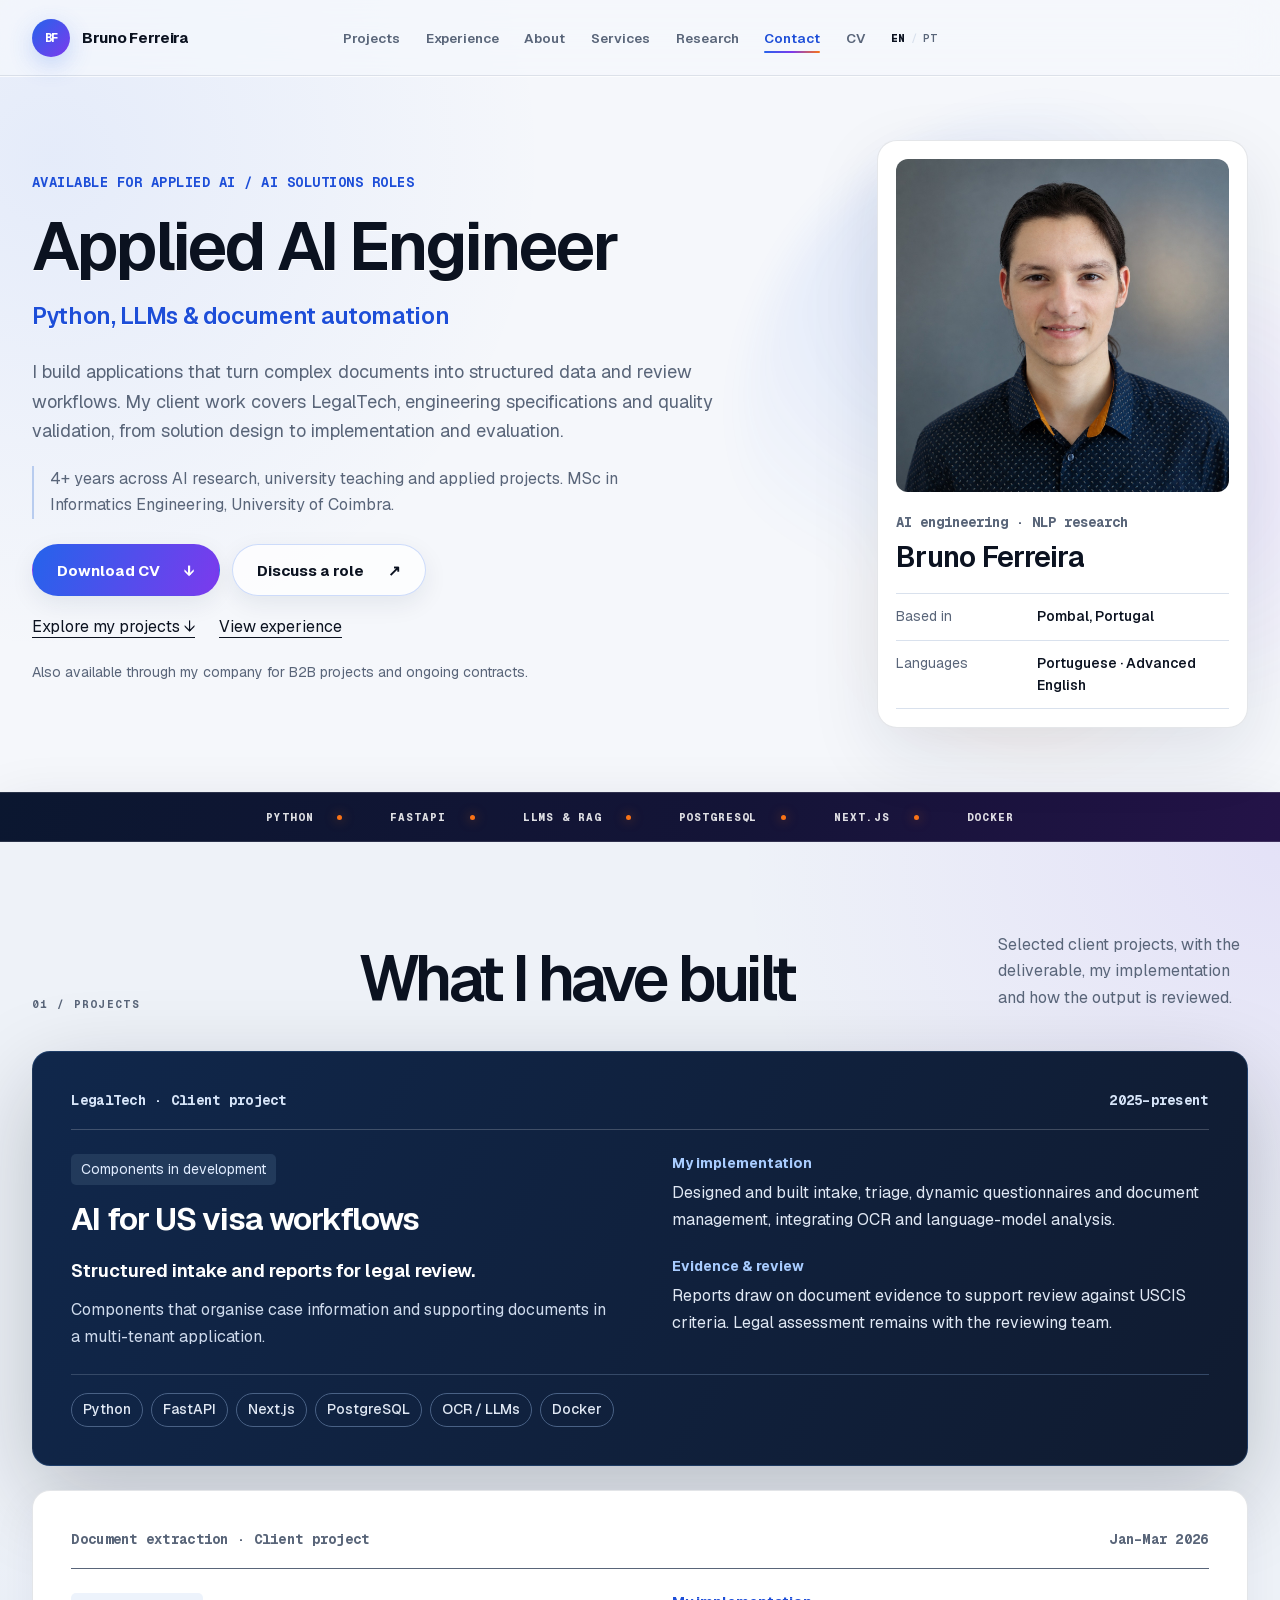
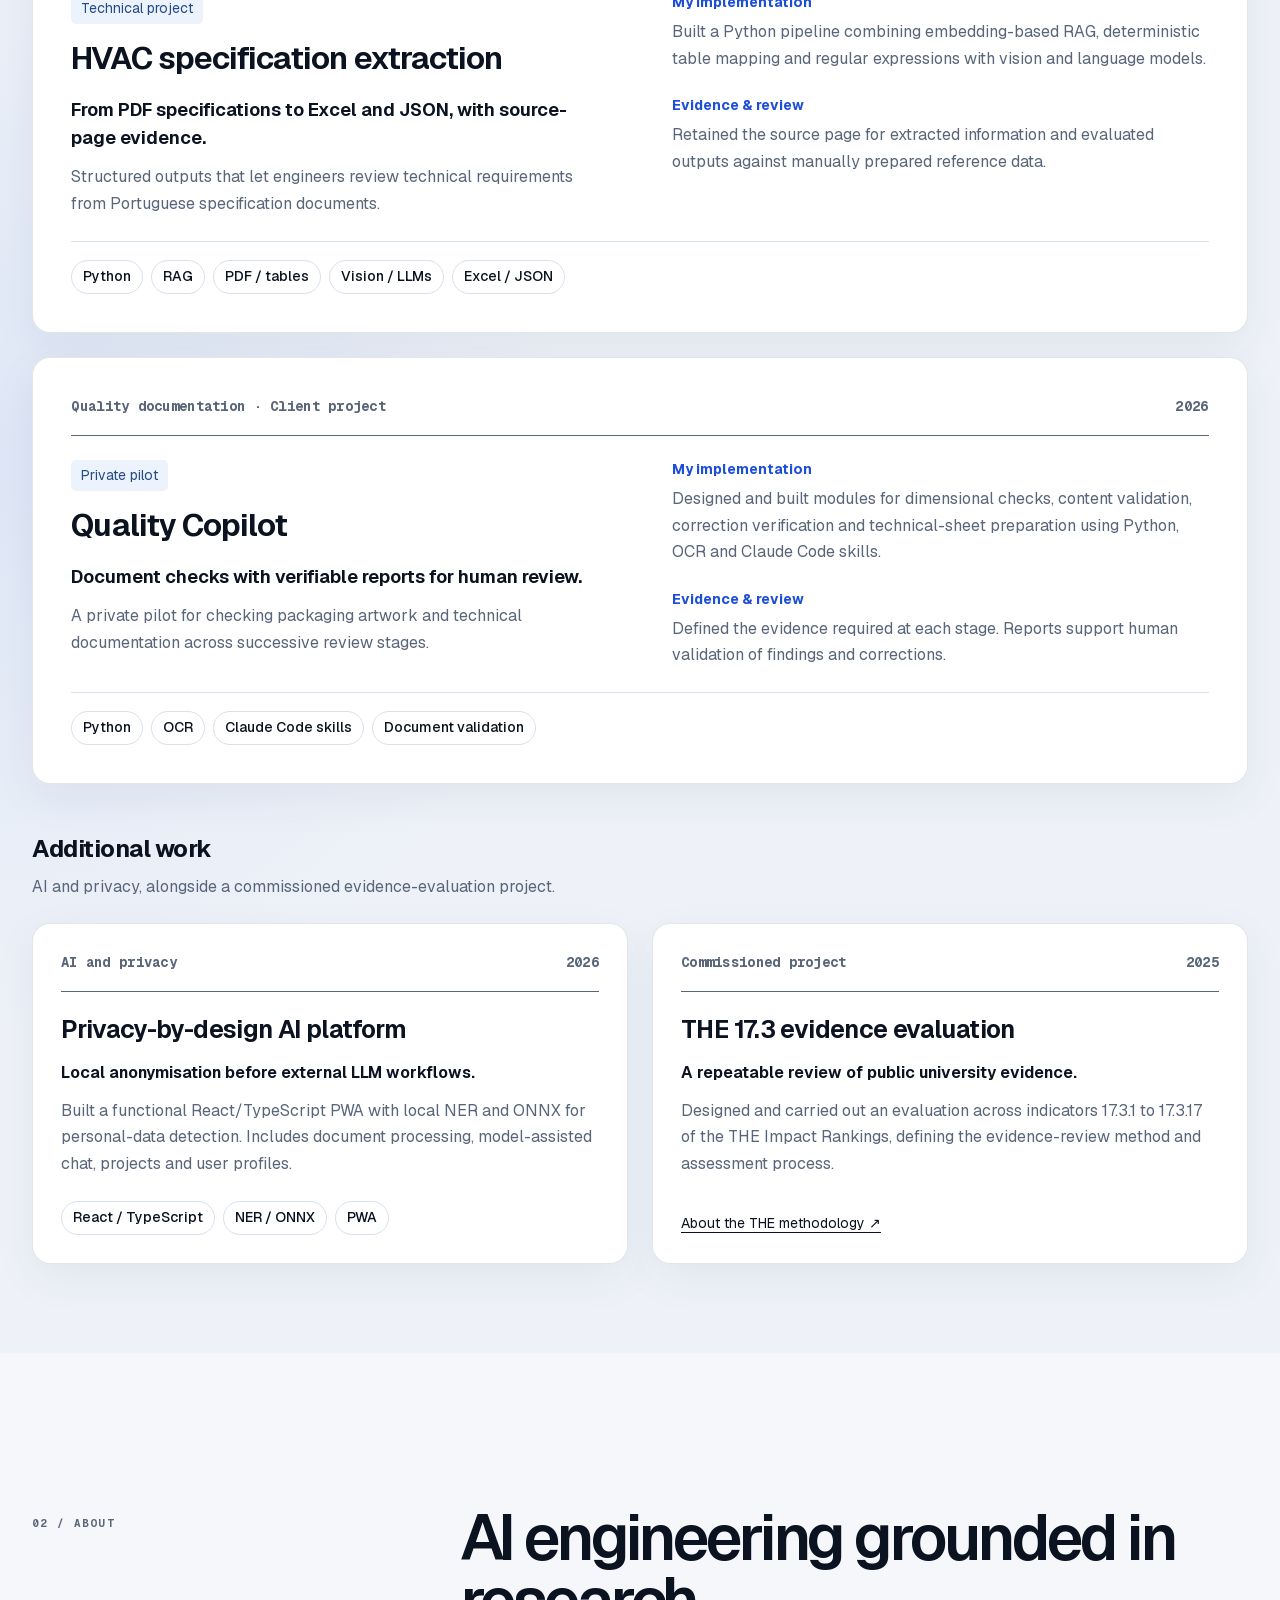
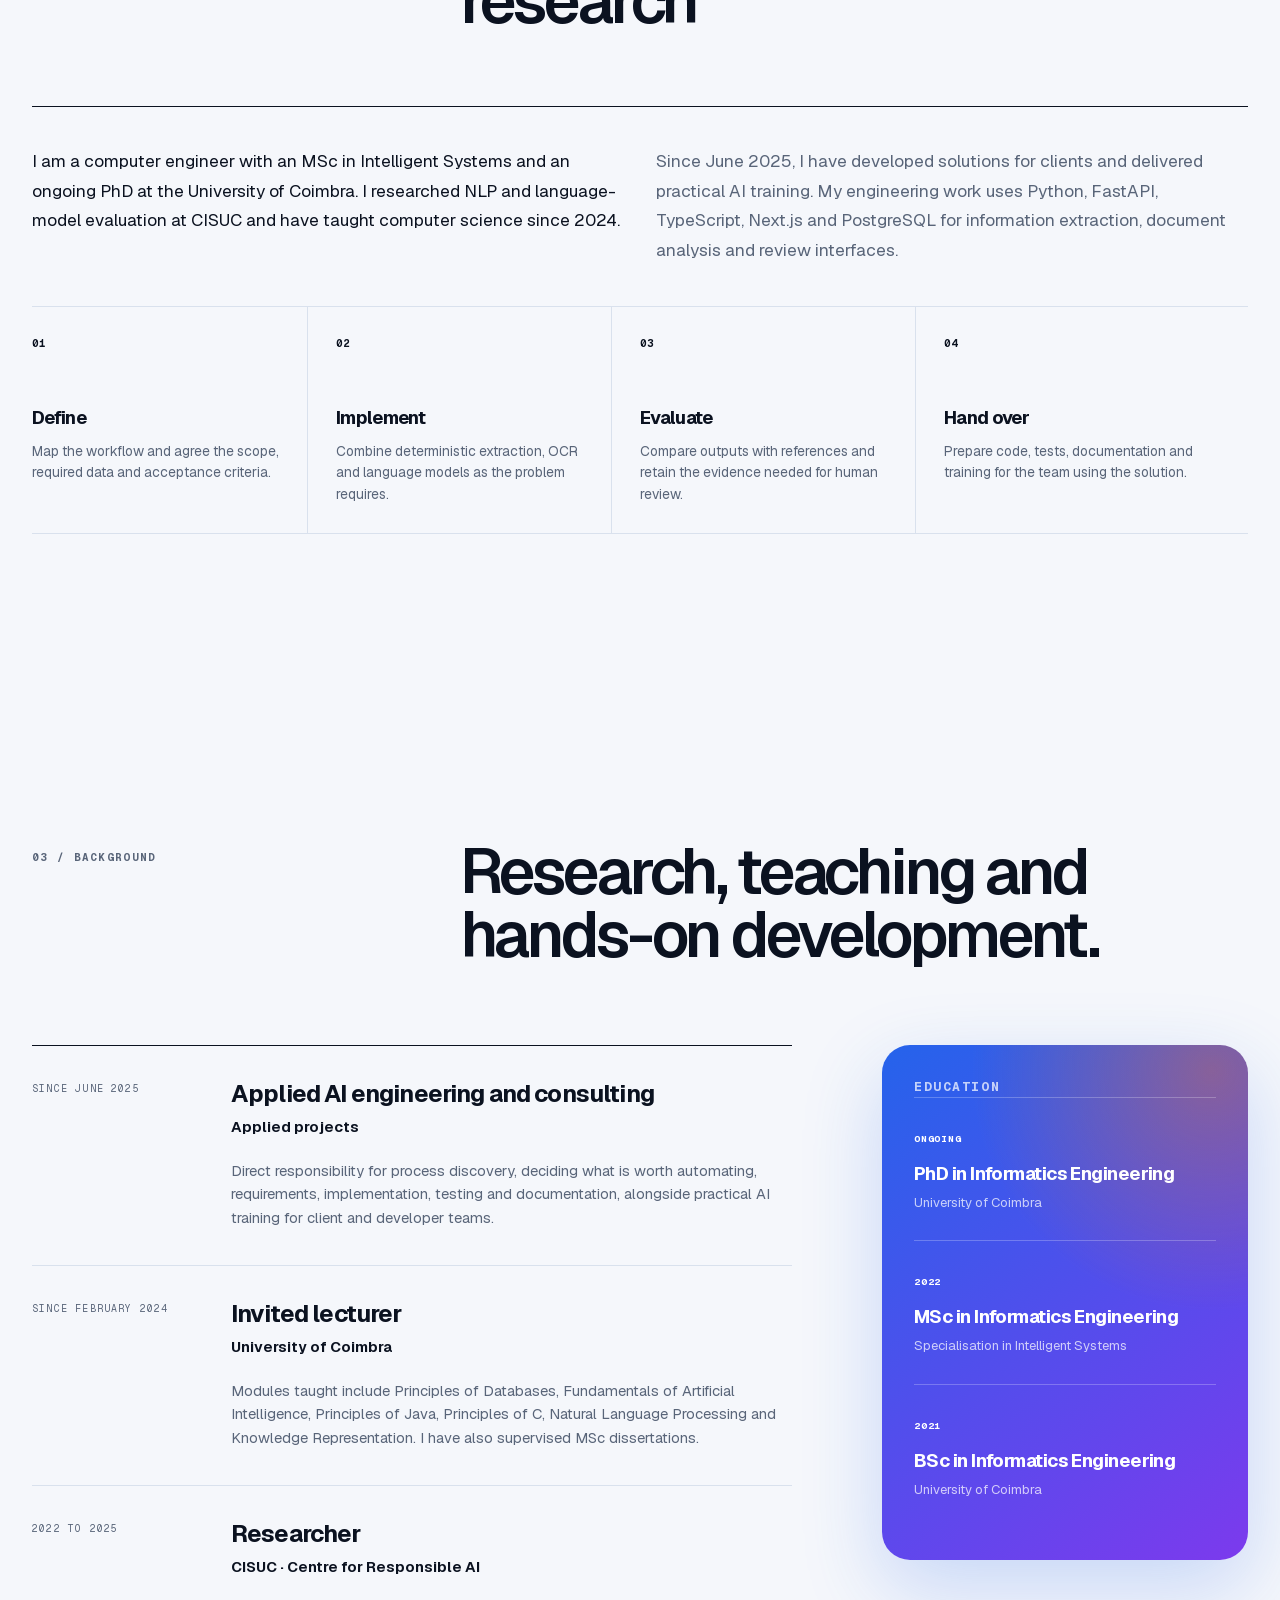
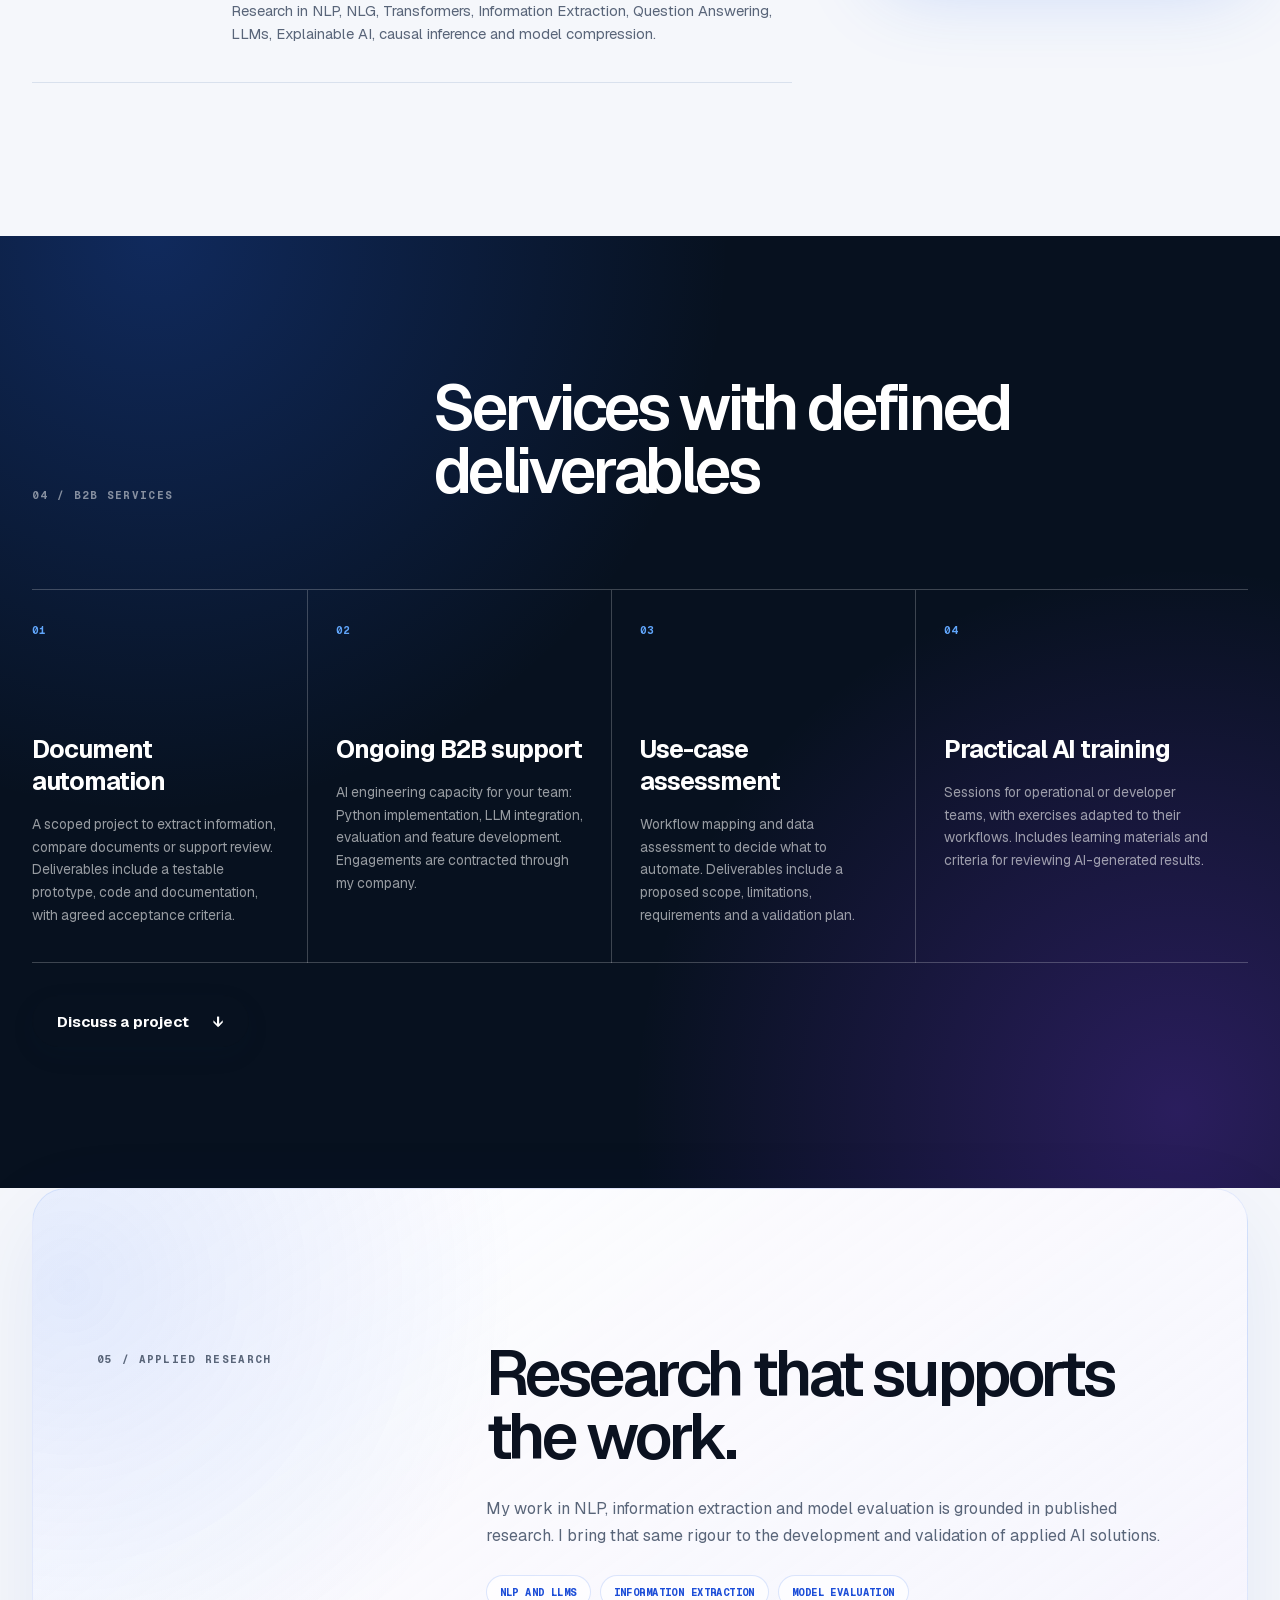
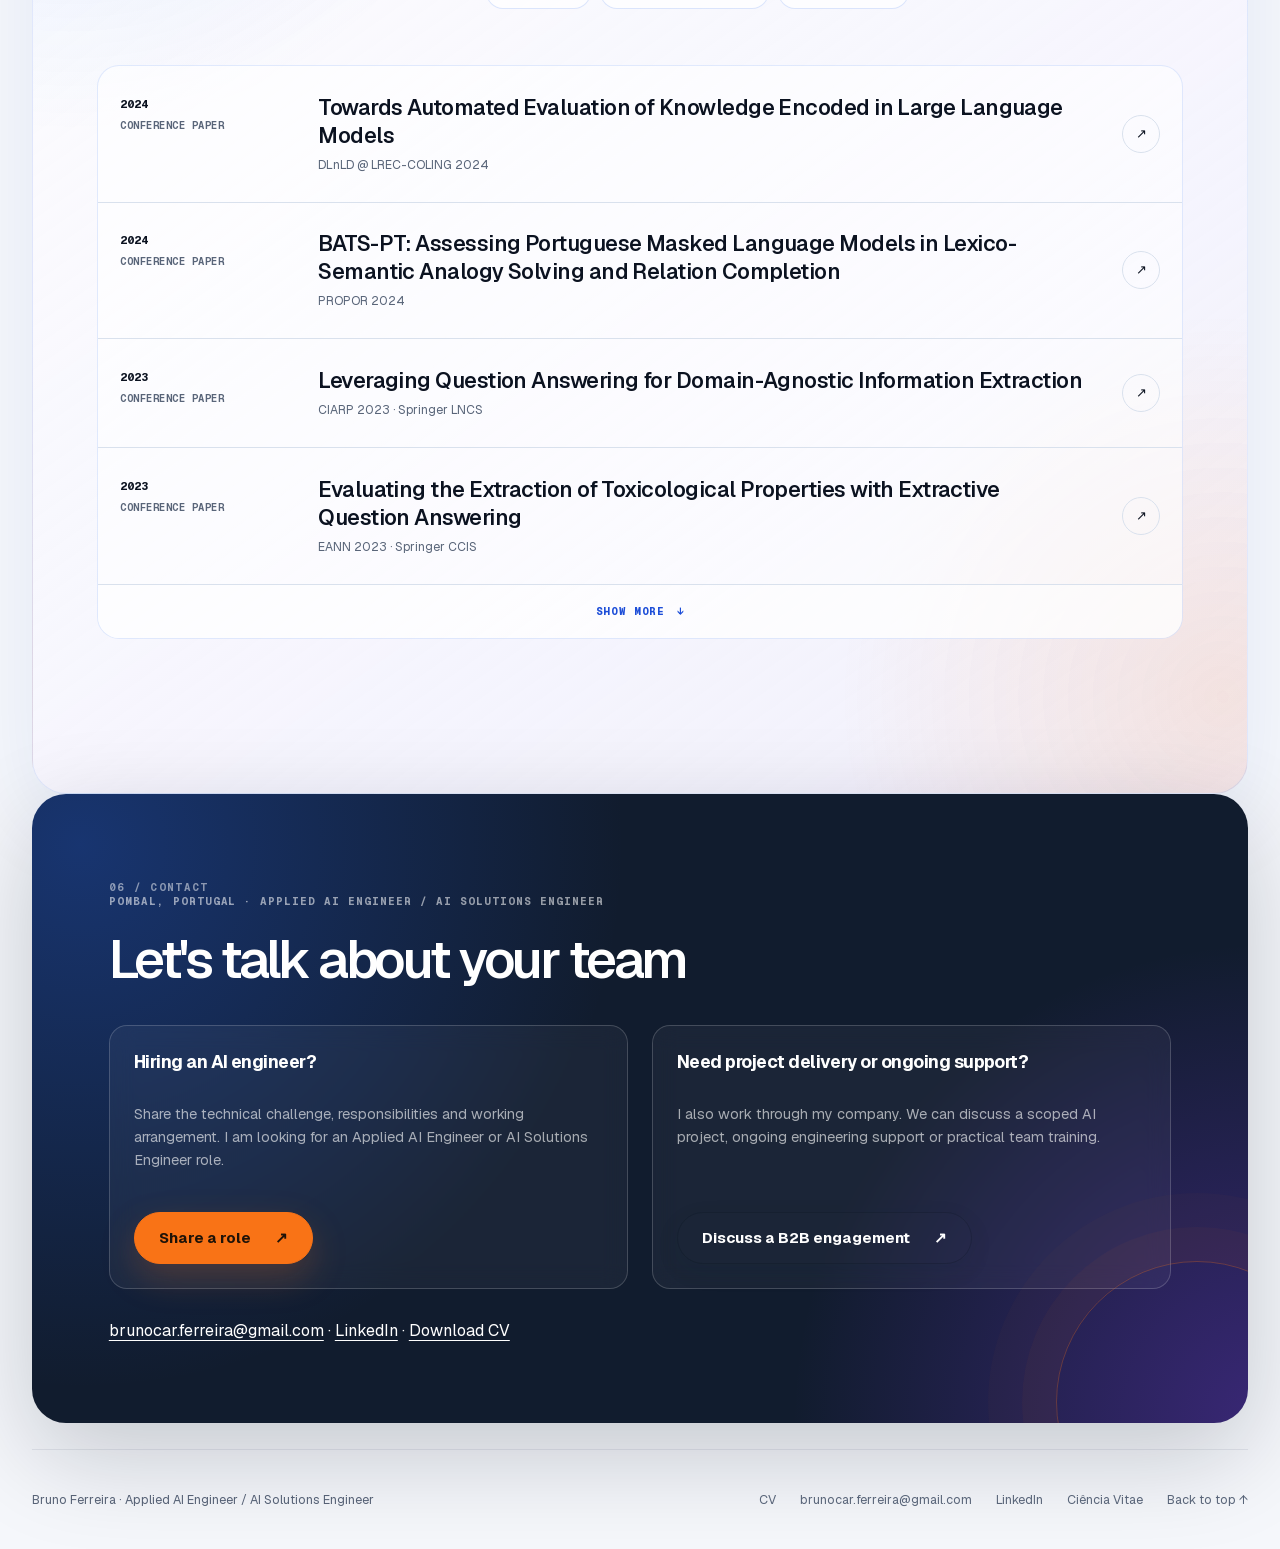
==== commit fb600d0b: "Focus portfolio on hiring and add portrait CVs" ====
--- a/index.html
+++ b/index.html
@@ -44,8 +44,8 @@
 </button>
 <nav class="main-nav" id="main-navigation" aria-label="Main navigation">
 <a href="#projects">Projects</a>
+<a href="#background">Experience</a>
 <a href="#about">About</a>
-<a href="#background">Background</a>
 <a href="#services">Services</a>
 <a href="#research">Research</a>
 <a class="nav-contact" href="#contact">Contact</a>
@@ -60,26 +60,22 @@
 <main id="home" tabindex="-1">
 <section class="hero section-shell" aria-labelledby="hero-title">
 <div class="hero-copy">
-<p class="eyebrow"><span class="status-dot" aria-hidden="true"></span>Applied AI Engineer · Pombal, Portugal</p>
-<h1 id="hero-title">I build AI systems for <em>document automation.</em></h1>
-<p class="hero-intro">I build applications that turn PDFs, technical specifications and business rules into structured data and review workflows. I combine Python, LLMs, RAG and full-stack engineering, taking responsibility for design, implementation and evaluation within each project scope.</p>
+<p class="eyebrow">Available for Applied AI / AI Solutions roles</p>
+<h1 id="hero-title">Applied AI Engineer<em>Python, LLMs &amp; document automation</em></h1>
+<p class="hero-intro">I build applications that turn complex documents into structured data and review workflows. My client work covers LegalTech, engineering specifications and quality validation, from solution design to implementation and evaluation.</p>
+<p class="hero-evidence">4+ years across AI research, university teaching and applied projects. MSc in Informatics Engineering, University of Coimbra.</p>
 <div class="hero-actions">
-<a class="button button-primary" href="#projects">See client projects <span aria-hidden="true">↓</span></a>
-<a class="button button-secondary" href="./bruno-ferreira-cv-en.pdf" download>Download CV <span aria-hidden="true">↓</span></a>
-</div>
-<p class="hero-availability">Open to Applied AI / AI Solutions roles and B2B projects or ongoing contracts through my company.</p>
-</div>
-<aside class="hero-profile" aria-label="Professional summary">
-<div class="portrait-wrap">
-<img src="./bruno-ferreira-portrait-2026.jpg" alt="Portrait of Bruno Ferreira" width="1254" height="1254">
-</div>
-<p class="profile-label">Bruno Ferreira</p>
-<h2>From NLP research to client software.</h2>
-<dl class="profile-facts">
-<div><dt>Work with me</dt><dd>Roles · B2B projects · Ongoing contracts</dd></div>
-<div><dt>Core stack</dt><dd>Python · FastAPI · LLMs · RAG</dd></div>
-<div><dt>AI experience</dt><dd>4+ years across research, teaching and client projects</dd></div>
-</dl>
+<a class="button button-primary" href="./bruno-ferreira-cv-en.pdf" download>Download CV <span aria-hidden="true">↓</span></a>
+<a class="button button-secondary" href="mailto:brunocar.ferreira@gmail.com?subject=Applied%20AI%20opportunity%20-%20Bruno%20Ferreira">Discuss a role <span aria-hidden="true">↗</span></a>
+</div>
+<div class="hero-shortcuts"><a href="#projects">Explore my projects <span aria-hidden="true">↓</span></a><a href="#background">View experience</a></div>
+<p class="hero-availability">Also available through my company for B2B projects and ongoing contracts.</p>
+</div>
+<aside class="hero-profile" aria-label="Bruno Ferreira">
+<div class="portrait-wrap"><img src="./bruno-ferreira-portrait-2026.jpg" alt="Portrait of Bruno Ferreira" width="1254" height="1254" fetchpriority="high"></div>
+<p class="profile-label">AI engineering · NLP research</p>
+<h2>Bruno Ferreira</h2>
+<dl class="profile-facts"><div><dt>Based in</dt><dd>Pombal, Portugal</dd></div><div><dt>Languages</dt><dd>Portuguese · Advanced English</dd></div></dl>
 </aside>
 </section>
 <div class="focus-strip">
@@ -94,139 +90,38 @@
 </div>
 
 <section class="projects" id="projects" aria-labelledby="projects-title">
-<div class="section-shell section-heading section-heading-row">
-<div>
-<p class="section-index">01 / Projects</p>
-<h2 id="projects-title">Projects and results</h2>
-</div>
-<p class="section-note">Three client AI projects, followed by additional work. Each case identifies my contribution and the state of the solution.</p>
-</div>
-<div class="section-shell project-grid">
-<article class="project-card project-featured project-visa">
-<p class="project-state">Client work · Components in development</p>
-<div class="project-topline">
-<p>LegalTech · Applied AI</p>
-<span>2025 · Present</span>
-</div>
-<div class="project-featured-content">
-<div>
-<p class="project-number">Project 01</p>
-<h3>AI platform for US visa workflows</h3>
-<p class="project-lead">Structured intake, AI document analysis and reports supporting legal review of US visa cases.</p>
-</div>
-<dl class="project-details">
-<div><dt>Problem</dt><dd>Applying USCIS criteria to scattered documentation in a consistent, auditable way.</dd></div>
-<div><dt>Contribution</dt><dd>Designed and implemented components for structured intake, triage, dynamic questionnaires, document management, OCR, language-model analysis and legal-review reporting.</dd></div>
-<div><dt>Outcome</dt><dd>A multi-tenant full-stack architecture in development, designed to support an evidence-guided legal-review process.</dd></div>
-</dl>
-</div>
-<div class="tag-list" role="list" aria-label="Project technologies">
-<span role="listitem">Python</span>
-<span role="listitem">TypeScript</span>
-<span role="listitem">FastAPI</span>
-<span role="listitem">Next.js</span>
-<span role="listitem">PostgreSQL</span>
-<span role="listitem">Redis</span>
-<span role="listitem">Alembic</span>
-<span role="listitem">Docker</span>
-<span role="listitem">OCR</span>
-<span role="listitem">LLMs</span>
-<span role="listitem">ClamAV</span>
-<span role="listitem">Sentry</span>
-</div>
-</article>
-<article class="project-card project-secondary project-hvac">
-<div class="project-topline">
-<p>Document engineering · Applied AI</p>
-<span>Jan–Mar 2026</span>
-</div>
-<p class="project-number">Project 02</p>
-<h3>HVAC technical-specification extraction</h3>
-<dl class="project-summary-grid">
-<div><dt>Problem</dt><dd>Transforming Portuguese HVAC specification PDFs into structured outputs for engineering review.</dd></div>
-<div><dt>Contribution</dt><dd>Took responsibility for designing and implementing a hybrid extraction pipeline combining embedding-based RAG, deterministic table mapping and regular expressions with vision and language models.</dd></div>
-<div><dt>Outcome</dt><dd>Structured Excel and JSON outputs with source-page evidence and evaluation against manual references.</dd></div>
-</dl>
-<div class="project-card-footer">
-<div class="tag-list">
-<span>Python</span>
-<span>RAG</span>
-<span>Embeddings</span>
-<span>Regex</span>
-<span>PDF</span>
-<span>Tables</span>
-<span>Vision</span>
-<span>LLMs</span>
-<span>Excel</span>
-<span>JSON</span>
-</div>
-<span class="project-private">Technical project</span>
-</div>
-</article>
-<article class="project-card project-secondary project-quality">
-<div class="project-topline">
-<p>Applied AI · Consulting</p>
-<span>2026</span>
-</div>
-<p class="project-number">Project 03</p>
-<h3>Quality Copilot for document validation</h3>
-<dl class="project-summary-grid">
-<div><dt>Problem</dt><dd>Validating packaging and technical documentation across several stages, with heterogeneous criteria and a risk of omissions.</dd></div>
-<div><dt>Contribution</dt><dd>Designed and built specialised modules, Python/OCR automation and verifiable reports.</dd></div>
-<div><dt>Outcome</dt><dd>A private pilot covering dimensional checks, content validation, correction verification and technical-sheet preparation, with human review at every stage.</dd></div>
-</dl>
-<div class="project-card-footer">
-<div class="tag-list">
-<span>Claude Code</span>
-<span>Skills</span>
-<span>Python</span>
-<span>OCR</span>
-</div>
-<span class="project-private">Private pilot</span>
-</div>
-</article>
-<article class="project-card project-secondary project-the">
-<div class="project-topline">
-<p>Global evaluation · Universities</p>
-<span>2025</span>
-</div>
-<p class="project-number">Project 04</p>
-<h3>Global THE 17.3 evaluation</h3>
-<p>I was commissioned to design and carry out an evaluation of the public evidence universities worldwide provide for THE Impact Rankings indicators 17.3.1 to 17.3.17, covering the 17 Sustainable Development Goals. I defined the evidence-review method and a repeatable assessment process.</p>
-<div class="project-card-footer">
-<div class="tag-list">
-<span>THE 17.3</span>
-<span>SDGs</span>
-<span>Evidence Review</span>
-</div>
-<a href="https://www.timeshighereducation.com/world-university-rankings/impact-rankings-2025-methodology" target="_blank" rel="noreferrer">THE context <span aria-hidden="true">↗</span>
-</a>
-</div>
-</article>
-<article class="project-card project-secondary project-privacy">
-<div class="project-topline">
-<p>AI and privacy</p>
-<span>2026</span>
-</div>
-<p class="project-number">Project 05</p>
-<h3>Privacy-by-design AI platform</h3>
-<dl class="project-summary-grid">
-<div><dt>Problem</dt><dd>Using generative AI without exposing sensitive information to external services.</dd></div>
-<div><dt>Contribution</dt><dd>Defined the product strategy and architecture and built a functional PWA with document processing and verifiable privacy controls.</dd></div>
-<div><dt>Outcome</dt><dd>Text and document anonymisation, model-assisted chat, projects and user profiles.</dd></div>
-</dl>
-<div class="project-card-footer">
-<div class="tag-list">
-<span>React</span>
-<span>TypeScript</span>
-<span>NER</span>
-<span>ONNX</span>
-<span>LLMs</span>
-<span>Privacy by Design</span>
-</div>
-</div>
-</article>
-</div>
+<div class="section-shell section-heading section-heading-row"><div><p class="section-index">01 / Projects</p><h2 id="projects-title">What I have built</h2></div><p class="section-note">Selected client projects, with the deliverable, my implementation and how the output is reviewed.</p></div>
+<div class="section-shell case-list"><article class="project-card project-case project-visa project-featured" id="project-legaltech" aria-labelledby="project-legaltech-title">
+<div class="project-topline"><p>LegalTech · Client project</p><span>2025–present</span></div>
+<div class="case-body">
+<div class="case-overview"><p class="case-status">Components in development</p><h3 id="project-legaltech-title">AI for US visa workflows</h3><p class="case-outcome">Structured intake and reports for legal review.</p><p class="case-context">Components that organise case information and supporting documents in a multi-tenant application.</p></div>
+<dl class="case-details"><div><dt>My implementation</dt><dd>Designed and built intake, triage, dynamic questionnaires and document management, integrating OCR and language-model analysis.</dd></div><div><dt>Evidence &amp; review</dt><dd>Reports draw on document evidence to support review against USCIS criteria. Legal assessment remains with the reviewing team.</dd></div></dl>
+</div><div class="tag-list case-technologies"><span>Python</span><span>FastAPI</span><span>Next.js</span><span>PostgreSQL</span><span>OCR / LLMs</span><span>Docker</span></div>
+</article><article class="project-card project-case project-hvac" id="project-hvac" aria-labelledby="project-hvac-title">
+<div class="project-topline"><p>Document extraction · Client project</p><span>Jan–Mar 2026</span></div>
+<div class="case-body">
+<div class="case-overview"><p class="case-status">Technical project</p><h3 id="project-hvac-title">HVAC specification extraction</h3><p class="case-outcome">From PDF specifications to Excel and JSON, with source-page evidence.</p><p class="case-context">Structured outputs that let engineers review technical requirements from Portuguese specification documents.</p></div>
+<dl class="case-details"><div><dt>My implementation</dt><dd>Built a Python pipeline combining embedding-based RAG, deterministic table mapping and regular expressions with vision and language models.</dd></div><div><dt>Evidence &amp; review</dt><dd>Retained the source page for extracted information and evaluated outputs against manually prepared reference data.</dd></div></dl>
+</div><div class="tag-list case-technologies"><span>Python</span><span>RAG</span><span>PDF / tables</span><span>Vision / LLMs</span><span>Excel / JSON</span></div>
+</article><article class="project-card project-case project-quality" id="project-quality" aria-labelledby="project-quality-title">
+<div class="project-topline"><p>Quality documentation · Client project</p><span>2026</span></div>
+<div class="case-body">
+<div class="case-overview"><p class="case-status">Private pilot</p><h3 id="project-quality-title">Quality Copilot</h3><p class="case-outcome">Document checks with verifiable reports for human review.</p><p class="case-context">A private pilot for checking packaging artwork and technical documentation across successive review stages.</p></div>
+<dl class="case-details"><div><dt>My implementation</dt><dd>Designed and built modules for dimensional checks, content validation, correction verification and technical-sheet preparation using Python, OCR and Claude Code skills.</dd></div><div><dt>Evidence &amp; review</dt><dd>Defined the evidence required at each stage. Reports support human validation of findings and corrections.</dd></div></dl>
+</div><div class="tag-list case-technologies"><span>Python</span><span>OCR</span><span>Claude Code skills</span><span>Document validation</span></div>
+</article><div class="additional-heading"><h3>Additional work</h3><p>AI and privacy, alongside a commissioned evidence-evaluation project.</p></div>
+<div class="additional-project-grid">
+<article class="project-card project-compact project-privacy" id="project-privacy">
+<div class="project-topline"><p>AI and privacy</p><span>2026</span></div>
+<h3>Privacy-by-design AI platform</h3><p class="case-outcome">Local anonymisation before external LLM workflows.</p><p class="case-context">Built a functional React/TypeScript PWA with local NER and ONNX for personal-data detection. Includes document processing, model-assisted chat, projects and user profiles.</p>
+<div class="tag-list"><span>React / TypeScript</span><span>NER / ONNX</span><span>PWA</span></div>
+</article>
+<article class="project-card project-compact project-the" id="project-the">
+<div class="project-topline"><p>Commissioned project</p><span>2025</span></div>
+<h3>THE 17.3 evidence evaluation</h3><p class="case-outcome">A repeatable review of public university evidence.</p><p class="case-context">Designed and carried out an evaluation across indicators 17.3.1 to 17.3.17 of the THE Impact Rankings, defining the evidence-review method and assessment process.</p>
+<a class="case-source" href="https://www.timeshighereducation.com/world-university-rankings/impact-rankings-2025-methodology" target="_blank" rel="noreferrer">About the THE methodology <span aria-hidden="true">↗</span></a>
+</article>
+</div></div>
 </section>
 <section class="about section-shell" id="about" aria-labelledby="about-title">
 <div class="section-heading"><p class="section-index">02 / About</p><h2 id="about-title">AI engineering grounded in research</h2></div>
@@ -362,9 +257,10 @@
 </section>
 <section class="contact section-shell" id="contact" aria-labelledby="contact-title">
 <p class="section-index section-index-light">06 / Contact</p>
-<div class="contact-prompt"><p class="contact-kicker">Pombal, Portugal · Focused projects and ongoing contracts</p><h2 id="contact-title">Tell me what you need to build</h2></div>
+<div class="contact-prompt"><p class="contact-kicker">Pombal, Portugal · Applied AI Engineer / AI Solutions Engineer</p><h2 id="contact-title">Let&#x27;s talk about your team</h2></div>
 <div class="contact-paths contact-options">
-<article><h3>Project or B2B contract</h3><p>Describe the workflow, intended outcome and timeline. We can scope a focused project or an ongoing engagement through my company.</p><a class="button button-accent" href="mailto:brunocar.ferreira@gmail.com?subject=B2B%20project%20-%20Bruno%20Ferreira">Discuss services <span aria-hidden="true">↗</span></a></article><article><h3>Role within a team</h3><p>I am looking for Applied AI Engineer or AI Solutions Engineer roles. Share the technical challenge, responsibilities and working arrangement.</p><a class="button button-accent" href="mailto:brunocar.ferreira@gmail.com?subject=Applied%20AI%20opportunity%20-%20Bruno%20Ferreira">Share an opportunity <span aria-hidden="true">↗</span></a></article>
+<article class="contact-role"><h3>Hiring an AI engineer?</h3><p>Share the technical challenge, responsibilities and working arrangement. I am looking for an Applied AI Engineer or AI Solutions Engineer role.</p><a class="button button-accent" href="mailto:brunocar.ferreira@gmail.com?subject=Applied%20AI%20opportunity%20-%20Bruno%20Ferreira">Share a role <span aria-hidden="true">↗</span></a></article>
+<article><h3>Need project delivery or ongoing support?</h3><p>I also work through my company. We can discuss a scoped AI project, ongoing engineering support or practical team training.</p><a class="button button-outline-light" href="mailto:brunocar.ferreira@gmail.com?subject=B2B%20project%20-%20Bruno%20Ferreira">Discuss a B2B engagement <span aria-hidden="true">↗</span></a></article>
 </div>
 <p class="contact-direct"><a href="mailto:brunocar.ferreira@gmail.com">brunocar.ferreira@gmail.com</a> · <a href="https://www.linkedin.com/in/mrbclf/" target="_blank" rel="noreferrer">LinkedIn</a> · <a href="./bruno-ferreira-cv-en.pdf" download>Download CV</a></p>
 </section>
--- a/styles.css
+++ b/styles.css
@@ -2352,5 +2352,110 @@
 @media (max-width: 760px) {
   .about-copy { grid-template-columns: 1fr; padding: 32px 0; }
   .contact-options { grid-template-columns: 1fr; }
-  .contact-options .button { max-width: 100%; white-space: normal; text-align: left; }
-}
+.contact-options .button { max-width: 100%; white-space: normal; text-align: left; }
+}
+
+/* Hiring-focused presentation: a clear role, recognisable portrait and readable case studies. */
+.hero {
+  min-height: 0;
+  grid-template-columns: minmax(0, 1.55fr) minmax(280px, .75fr);
+  gap: clamp(36px, 6vw, 88px);
+  padding-block: clamp(40px, 5vw, 72px);
+}
+.hero::before { animation: none; opacity: .55; }
+.hero::after { display: none; }
+.hero .eyebrow { font-size: .875rem; line-height: 1.6; letter-spacing: .035em; margin-bottom: 18px; }
+.hero h1 { max-width: 15ch; font-size: clamp(3.1rem, 5.3vw, 4.65rem); line-height: 1.05; letter-spacing: -.045em; }
+.hero h1 em {
+  margin-top: 18px;
+  max-width: none;
+  background: none;
+  color: var(--accent-dark);
+  font-size: clamp(1.2rem, 1.8vw, 1.5rem);
+  font-style: normal;
+  font-weight: 600;
+  line-height: 1.4;
+  letter-spacing: -.015em;
+}
+.hero-intro { margin-top: 24px; font-size: 1.125rem; max-width: 57ch; }
+.hero-evidence { margin: 20px 0 0; border-left: 2px solid #b8ccef; padding-left: 16px; color: var(--ink-soft); font-size: 1rem; line-height: 1.65; max-width: 59ch; }
+.hero-actions { margin-top: 26px; }
+.hero-shortcuts { display: flex; flex-wrap: wrap; gap: 12px 24px; margin-top: 20px; font-size: 1rem; }
+.hero-shortcuts a { text-decoration: underline; text-underline-offset: 5px; }
+.hero-shortcuts a:hover { color: var(--accent-dark); }
+.hero-availability { margin-top: 24px; font-size: .875rem; line-height: 1.6; }
+.hero-profile { padding: 18px; background: #fff; border-radius: 20px; }
+.hero-profile::before, .hero-profile::after { display: none; }
+.hero-profile:hover { transform: none; box-shadow: var(--shadow-soft); }
+.portrait-wrap { aspect-ratio: 1; border-radius: 12px; }
+.portrait-wrap img { object-position: center; }
+.hero-profile:hover .portrait-wrap img { transform: none; filter: none; }
+.hero-profile .profile-label { font-size: .875rem; line-height: 1.55; letter-spacing: 0; text-transform: none; margin: 20px 0 6px; }
+.hero-profile h2 { font-size: 1.8rem; line-height: 1.15; letter-spacing: -.025em; }
+.profile-facts { margin-top: 20px; }
+.profile-facts div { grid-template-columns: .8fr 1.2fr; padding: 12px 0; }
+.profile-facts dt, .profile-facts dd { font-size: .875rem; line-height: 1.55; }
+.profile-facts dd { font-weight: 550; }
+.section-note { font-size: 1rem; line-height: 1.65; }
+.projects { padding-block: clamp(64px, 7vw, 100px); }
+.case-list { display: grid; gap: 24px; margin-top: 40px; }
+.project-case { padding: clamp(24px, 3vw, 40px); border-radius: 18px; }
+.project-case:hover, .project-compact:hover { transform: none; }
+.project-case.project-featured { background: linear-gradient(120deg, #10274b, #101b30); }
+.project-case .project-topline, .project-compact .project-topline { font-size: .875rem; line-height: 1.5; letter-spacing: .02em; text-transform: none; padding-bottom: 18px; align-items: baseline; flex-wrap: wrap; gap: 8px 20px; }
+.project-case .project-topline > span, .project-compact .project-topline > span { white-space: nowrap; }
+.project-case.project-featured .project-topline { color: #d5e3f7; }
+.case-body { display: grid; grid-template-columns: minmax(0, 1fr) minmax(0, 1fr); gap: clamp(28px, 5vw, 72px); padding-block: 24px; }
+.case-status { display: inline-block; margin: 0 0 16px; padding: 5px 10px; background: #edf3fc; color: #234c86; border-radius: 5px; font-size: .875rem; line-height: 1.5; }
+.project-featured .case-status { background: #223a5b; color: #e0ecff; }
+.project-case h3 { font-size: clamp(1.7rem, 2.45vw, 2.4rem); line-height: 1.15; letter-spacing: -.03em; font-weight: 650; }
+.case-outcome { font-size: 1.125rem; font-weight: 650; line-height: 1.55; margin: 20px 0 0; }
+.case-context { font-size: 1rem; line-height: 1.65; color: var(--ink-soft); margin: 12px 0 0; }
+.project-featured .case-context { color: #cfdbed; }
+.case-details { margin: 0; display: grid; align-content: start; gap: 24px; }
+.case-details dt { margin: 0 0 8px; font-size: .875rem; font-weight: 700; color: var(--accent-dark); }
+.case-details dd { margin: 0; font-size: 1rem; line-height: 1.65; color: var(--ink-soft); }
+.project-featured .case-details dt { color: #a8ccff; }
+.project-featured .case-details dd { color: #e0e8f4; }
+.case-technologies { padding-top: 18px; border-top: 1px solid var(--line); }
+.project-featured .case-technologies { border-color: #354967; }
+.case-list .tag-list { gap: 8px; }
+.case-list .tag-list span { font-size: .875rem; font-family: inherit; font-weight: 500; letter-spacing: 0; text-transform: none; padding: 6px 11px; line-height: 1.4; }
+.project-featured .tag-list span { color: #e0e8f4; border-color: #496185; }
+.additional-heading { padding-top: 24px; }
+.additional-heading h3 { margin: 0; font-size: 1.5rem; letter-spacing: -.02em; }
+.additional-heading p { font-size: 1rem; line-height: 1.6; color: var(--ink-soft); margin: 10px 0 0; }
+.additional-project-grid { display: grid; grid-template-columns: repeat(2, minmax(0, 1fr)); gap: 24px; }
+.project-compact { display: flex; flex-direction: column; padding: 28px; border-radius: 18px; }
+.project-compact h3 { font-size: 1.55rem; line-height: 1.25; letter-spacing: -.025em; margin-top: 22px; font-weight: 650; }
+.project-compact .case-outcome { font-size: 1rem; margin-top: 16px; }
+.project-compact .tag-list, .project-compact .case-source { margin-top: auto; padding-top: 24px; }
+.case-source { font-size: .875rem; line-height: 1.6; text-decoration: underline; text-underline-offset: 4px; }
+.contact h2 { max-width: 19ch; font-size: clamp(2.3rem, 4.2vw, 4rem); line-height: 1.1; }
+.contact-role { border-color: #75a6ec; }
+.button { font-size: .9375rem; }
+:target { scroll-margin-top: 100px; }
+@media (max-width: 1040px) {
+  .hero { grid-template-columns: minmax(0, 1fr) minmax(260px, .7fr); gap: 32px; }
+  .hero h1 { font-size: clamp(2.7rem, 5.5vw, 4rem); }
+  .case-body { gap: 32px; }
+}
+@media (max-width: 760px) {
+  .hero { grid-template-columns: minmax(0, 1fr); padding-block: 28px 40px; gap: 32px; }
+  .hero h1 { font-size: clamp(2.6rem, 11vw, 3.6rem); max-width: 15ch; }
+  .hero h1 em { font-size: 1.125rem; }
+  .hero-profile { order: -1; display: grid; grid-template-columns: 88px minmax(0, 1fr); gap: 0 18px; }
+  .hero-profile .portrait-wrap { grid-row: 1 / 3; }
+  .hero-profile .profile-label { margin: 2px 0 6px; align-self: end; }
+  .hero-profile h2 { font-size: 1.6rem; }
+  .hero-profile .profile-facts { grid-column: 1 / -1; grid-template-columns: 1fr 1fr; gap: 16px; margin-top: 16px; }
+  .hero-profile .profile-facts div { display: block; border: 0; padding-bottom: 0; }
+  .hero-profile .profile-facts dd { margin-top: 4px; }
+  .hero .eyebrow { font-size: .875rem; }
+  .hero-actions .button { max-width: 100%; white-space: normal; padding: 12px 20px; }
+  .case-list { margin-top: 28px; gap: 18px; }
+  .case-body, .additional-project-grid { grid-template-columns: minmax(0, 1fr); }
+  .case-body { gap: 24px; }
+  .project-case, .project-compact { padding: 24px; }
+  .case-details { gap: 20px; }
+}
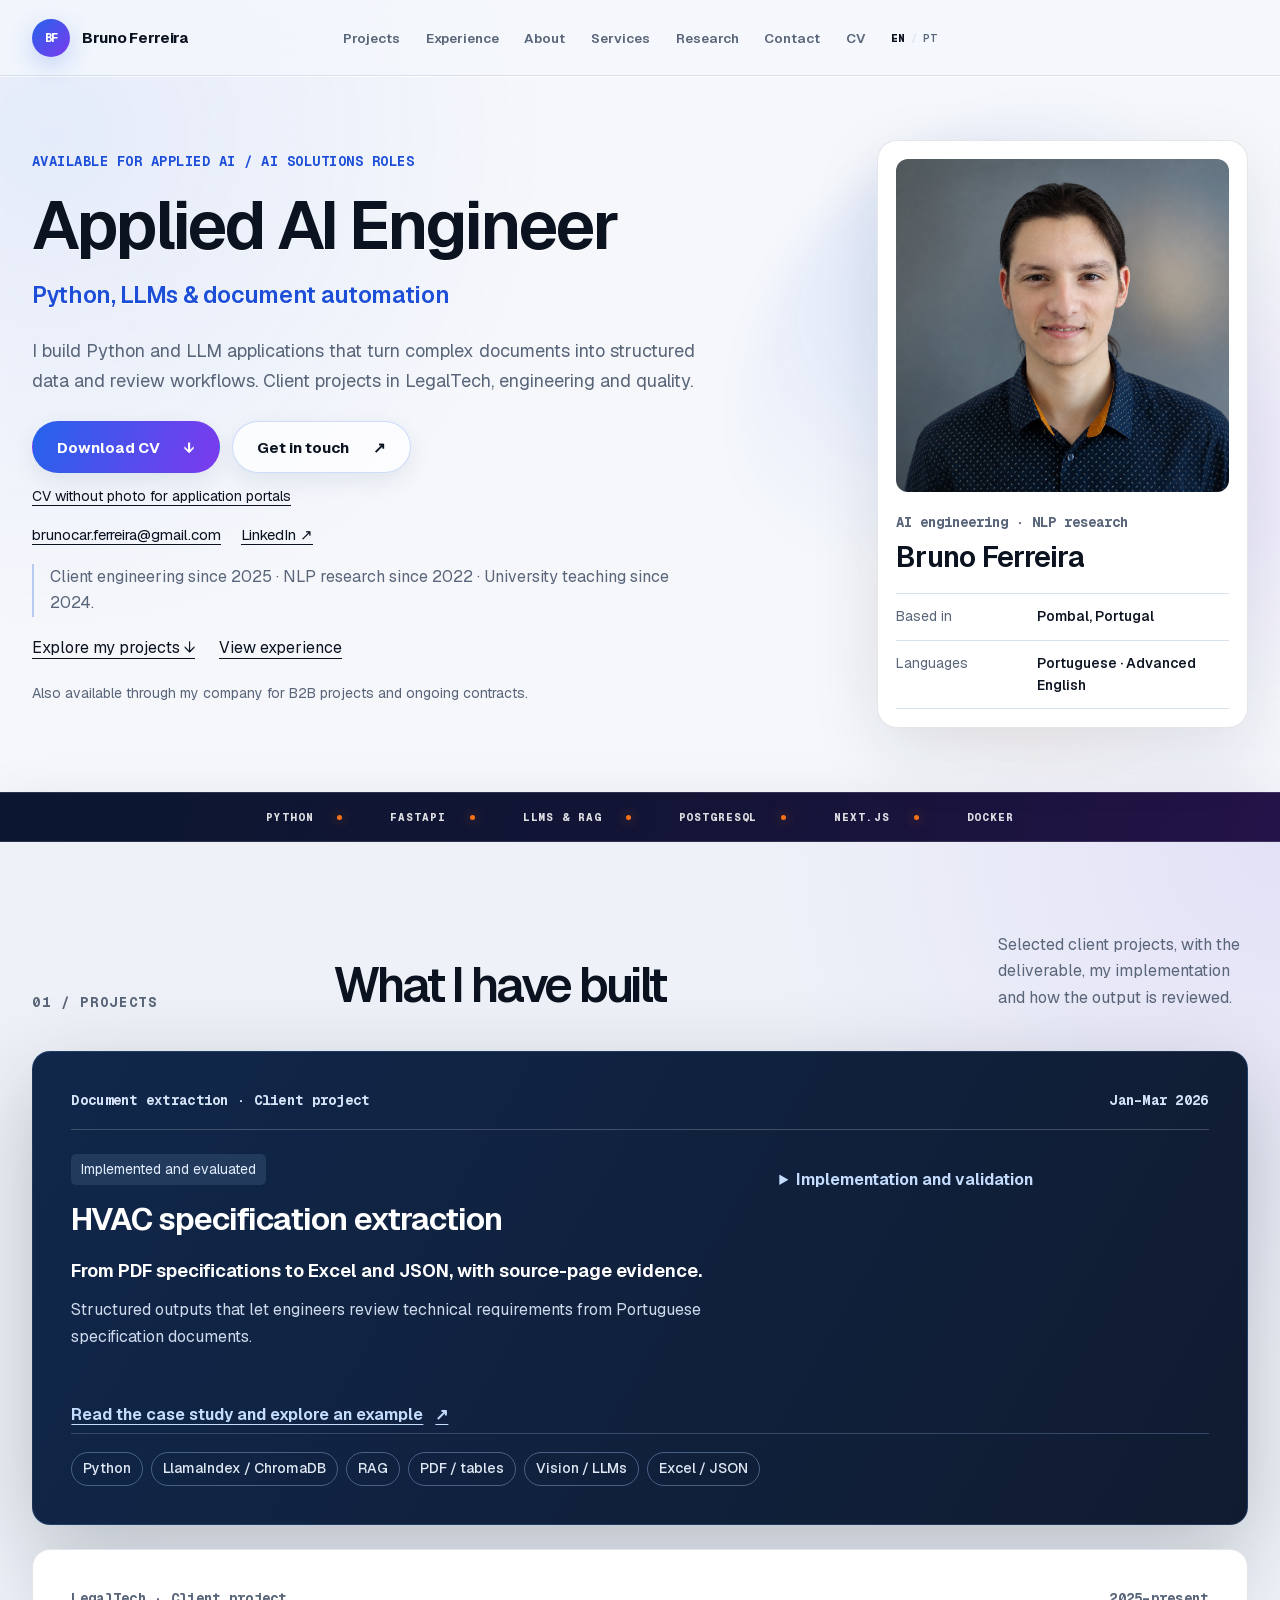
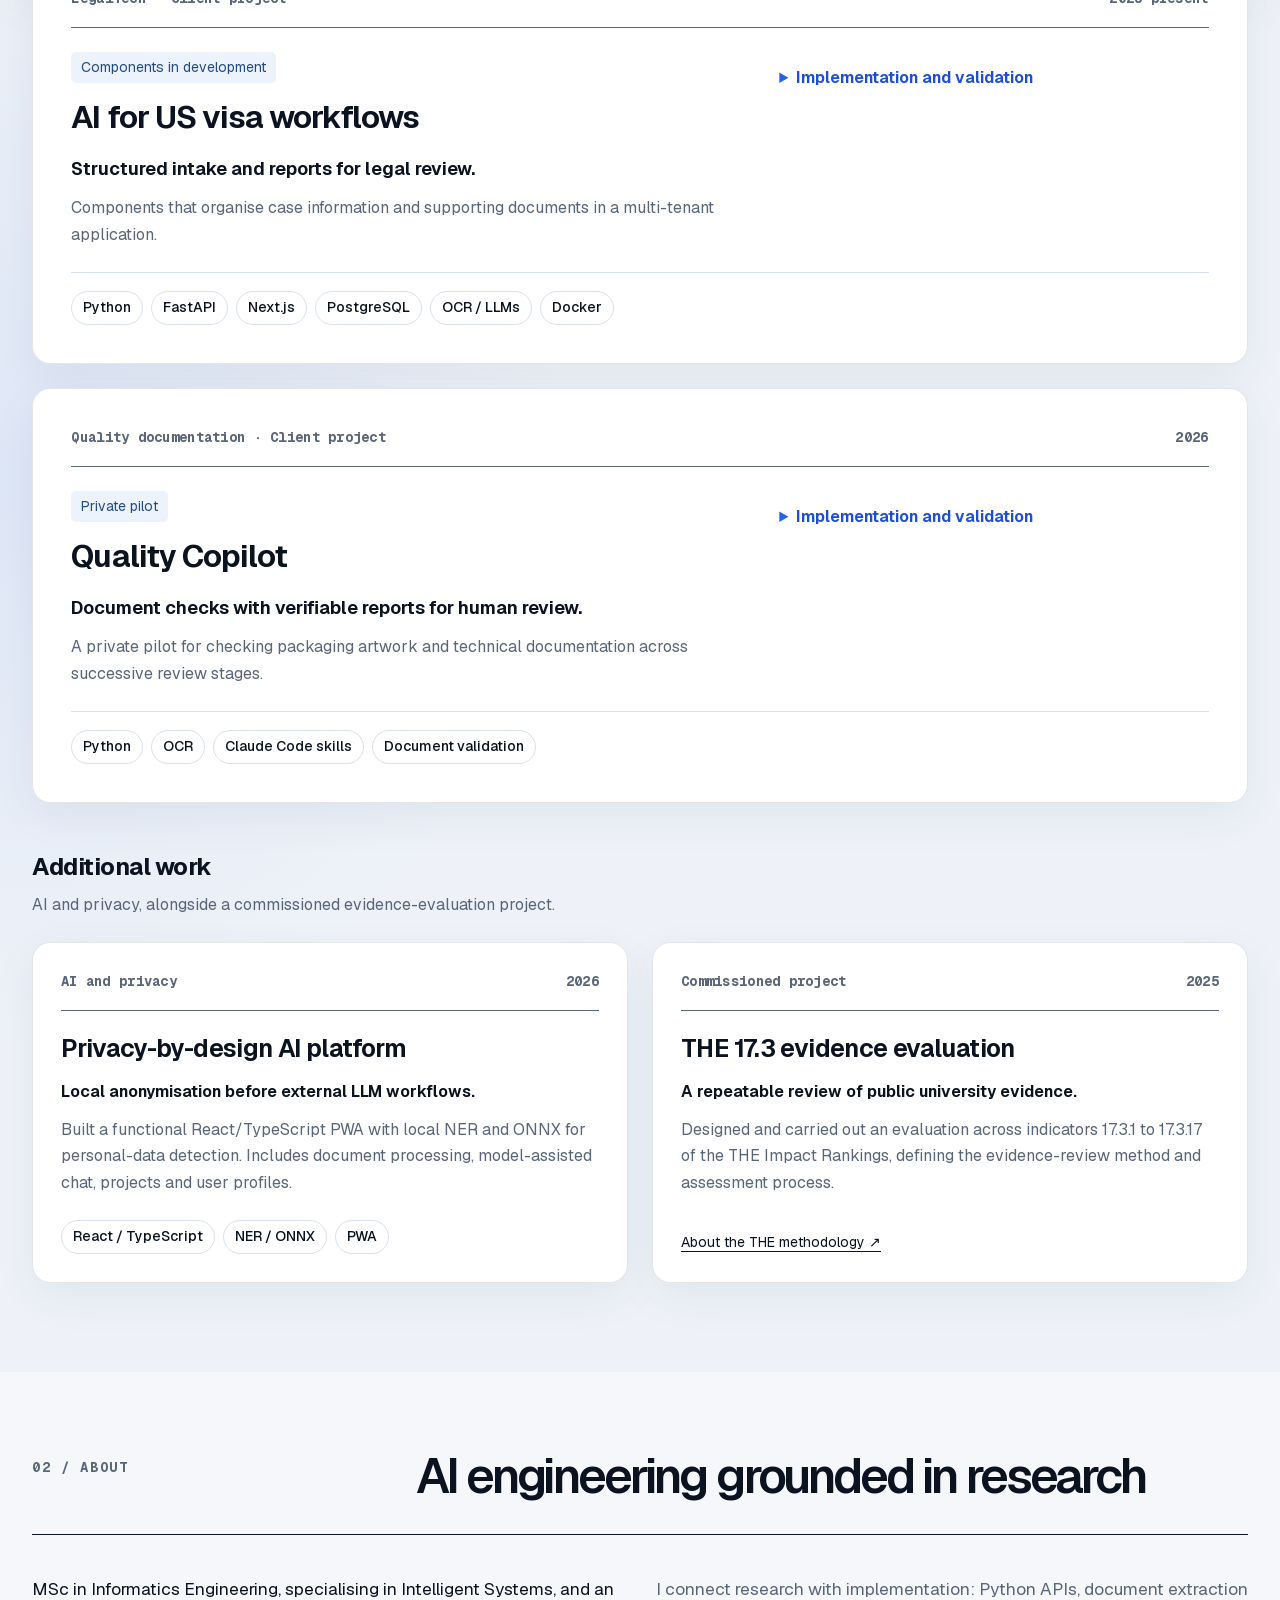
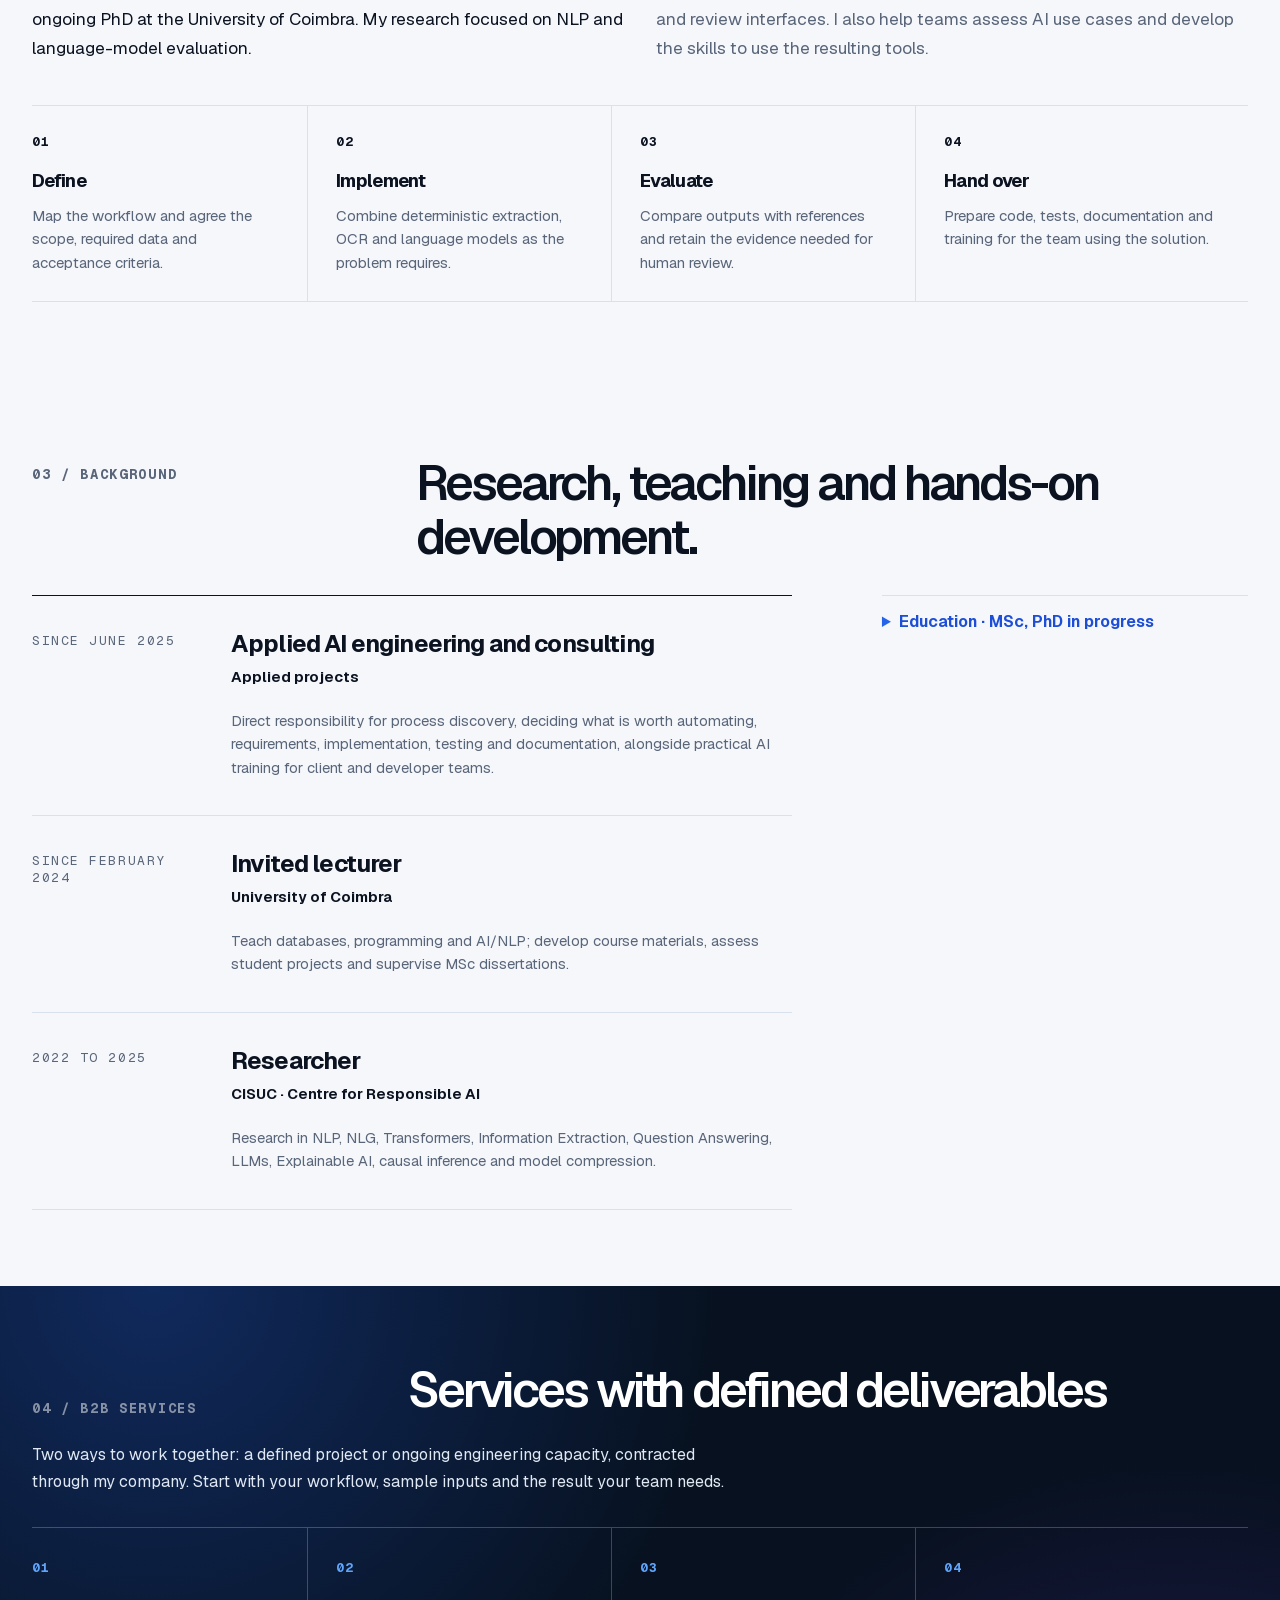
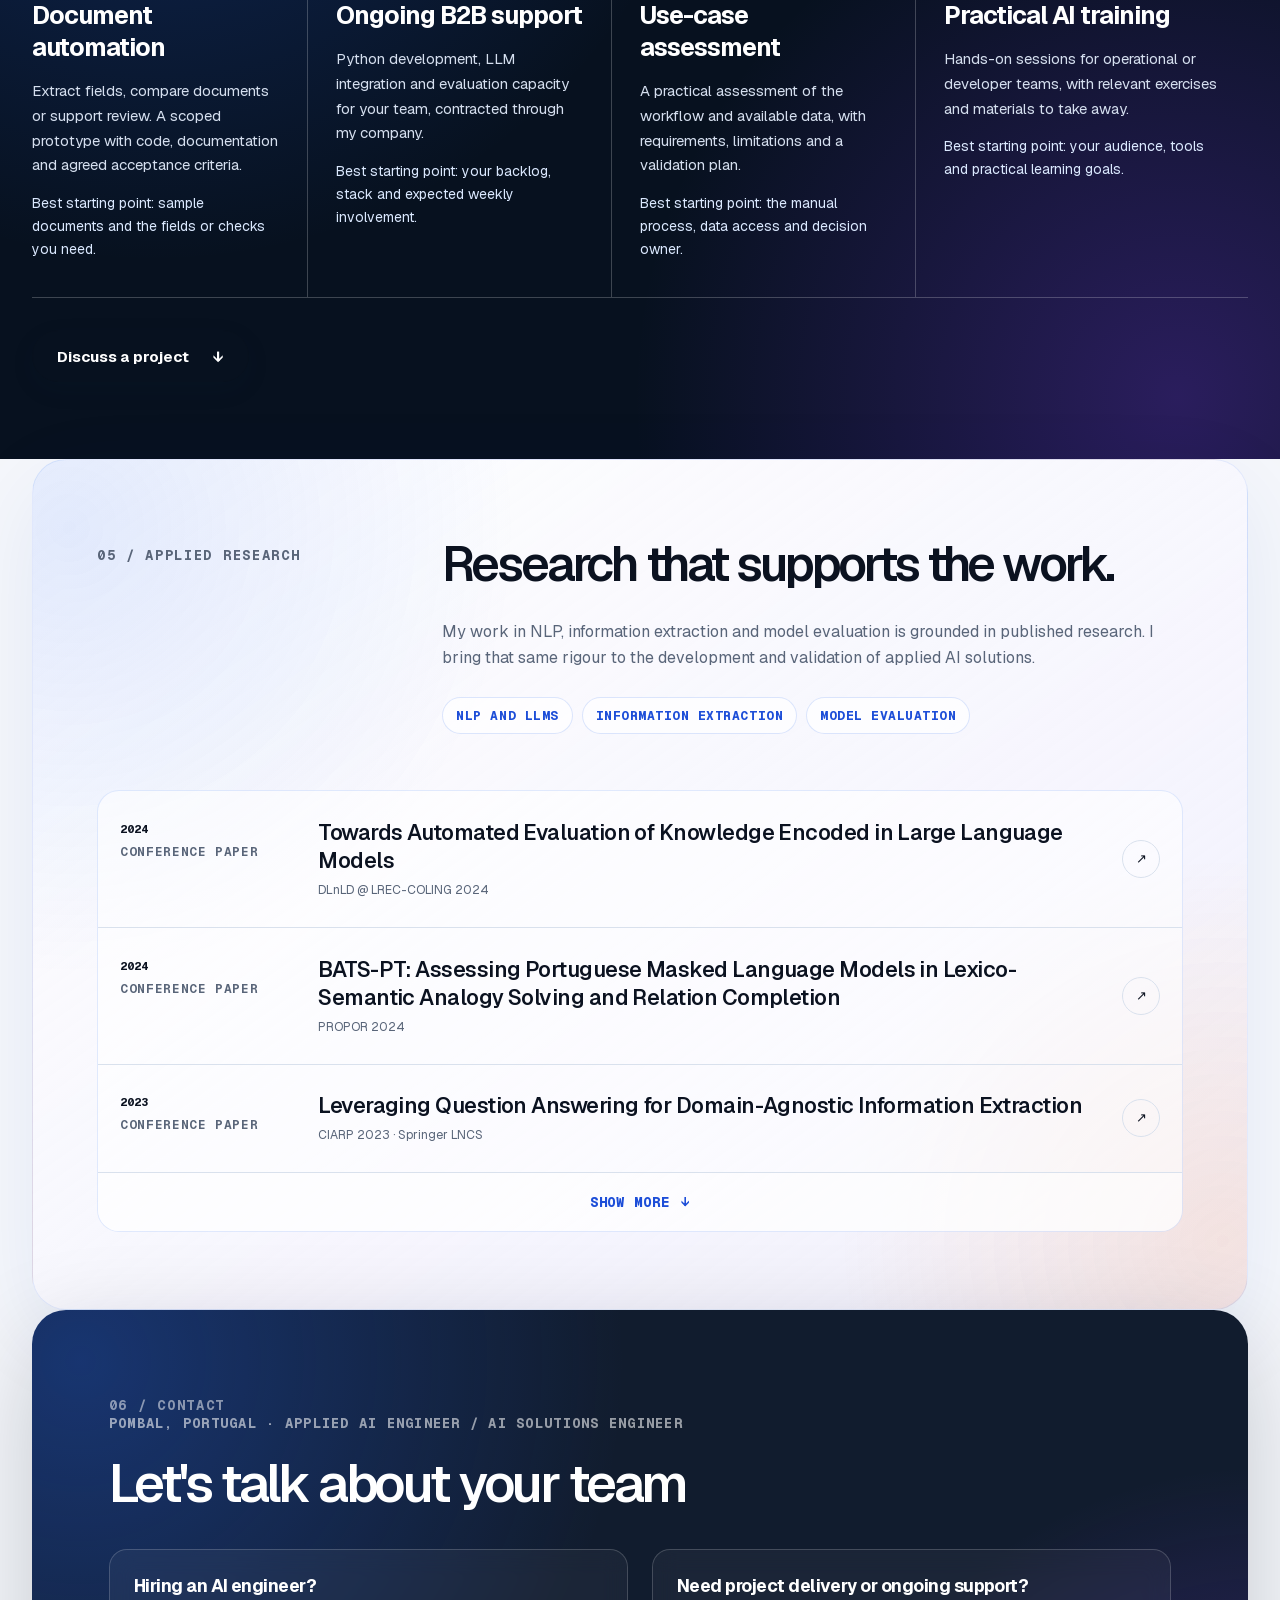
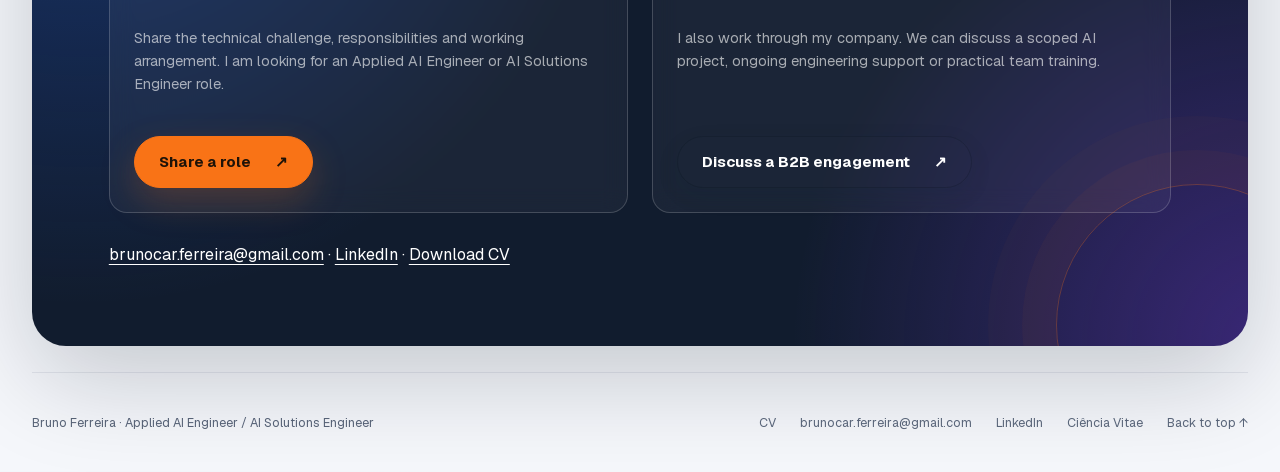
==== commit ffe2fa55: "Improve hiring materials and add a demonstrable HVAC case study" ====
--- a/index.html
+++ b/index.html
@@ -62,12 +62,14 @@
 <div class="hero-copy">
 <p class="eyebrow">Available for Applied AI / AI Solutions roles</p>
 <h1 id="hero-title">Applied AI Engineer<em>Python, LLMs &amp; document automation</em></h1>
-<p class="hero-intro">I build applications that turn complex documents into structured data and review workflows. My client work covers LegalTech, engineering specifications and quality validation, from solution design to implementation and evaluation.</p>
-<p class="hero-evidence">4+ years across AI research, university teaching and applied projects. MSc in Informatics Engineering, University of Coimbra.</p>
+<p class="hero-intro">I build Python and LLM applications that turn complex documents into structured data and review workflows. Client projects in LegalTech, engineering and quality.</p>
 <div class="hero-actions">
 <a class="button button-primary" href="./bruno-ferreira-cv-en.pdf" download>Download CV <span aria-hidden="true">↓</span></a>
-<a class="button button-secondary" href="mailto:brunocar.ferreira@gmail.com?subject=Applied%20AI%20opportunity%20-%20Bruno%20Ferreira">Discuss a role <span aria-hidden="true">↗</span></a>
-</div>
+<a class="button button-secondary" href="mailto:brunocar.ferreira@gmail.com?subject=Applied%20AI%20opportunity%20-%20Bruno%20Ferreira">Get in touch <span aria-hidden="true">↗</span></a>
+</div>
+<p class="cv-options"><a href="./bruno-ferreira-cv-en-no-photo.pdf" download>CV without photo for application portals</a></p>
+<p class="hero-direct"><a href="mailto:brunocar.ferreira@gmail.com">brunocar.ferreira@gmail.com</a><a href="https://www.linkedin.com/in/mrbclf/" target="_blank" rel="noreferrer">LinkedIn ↗</a></p>
+<p class="hero-evidence">Client engineering since 2025 · NLP research since 2022 · University teaching since 2024.</p>
 <div class="hero-shortcuts"><a href="#projects">Explore my projects <span aria-hidden="true">↓</span></a><a href="#background">View experience</a></div>
 <p class="hero-availability">Also available through my company for B2B projects and ongoing contracts.</p>
 </div>
@@ -91,23 +93,23 @@
 
 <section class="projects" id="projects" aria-labelledby="projects-title">
 <div class="section-shell section-heading section-heading-row"><div><p class="section-index">01 / Projects</p><h2 id="projects-title">What I have built</h2></div><p class="section-note">Selected client projects, with the deliverable, my implementation and how the output is reviewed.</p></div>
-<div class="section-shell case-list"><article class="project-card project-case project-visa project-featured" id="project-legaltech" aria-labelledby="project-legaltech-title">
+<div class="section-shell case-list"><article class="project-card project-case project-hvac project-featured" id="project-hvac" aria-labelledby="project-hvac-title">
+<div class="project-topline"><p>Document extraction · Client project</p><span>Jan–Mar 2026</span></div>
+<div class="case-body">
+<div class="case-overview"><p class="case-status">Implemented and evaluated</p><h3 id="project-hvac-title">HVAC specification extraction</h3><p class="case-outcome">From PDF specifications to Excel and JSON, with source-page evidence.</p><p class="case-context">Structured outputs that let engineers review technical requirements from Portuguese specification documents.</p></div>
+<details class="project-detail"><summary>Implementation and validation</summary><dl class="case-details"><div><dt>My implementation</dt><dd>Built a Python pipeline combining embedding-based RAG, deterministic table mapping and regular expressions with vision and language models.</dd></div><div><dt>Evidence &amp; review</dt><dd>Preserved value, page and extraction method; implemented cross-equipment checks and compared outputs with manual references.</dd></div></dl></details>
+</div><a class="case-link" href="./case-studies/hvac/">Read the case study and explore an example <span aria-hidden="true">↗</span></a><div class="tag-list case-technologies"><span>Python</span><span>LlamaIndex / ChromaDB</span><span>RAG</span><span>PDF / tables</span><span>Vision / LLMs</span><span>Excel / JSON</span></div>
+</article><article class="project-card project-case project-visa" id="project-legaltech" aria-labelledby="project-legaltech-title">
 <div class="project-topline"><p>LegalTech · Client project</p><span>2025–present</span></div>
 <div class="case-body">
 <div class="case-overview"><p class="case-status">Components in development</p><h3 id="project-legaltech-title">AI for US visa workflows</h3><p class="case-outcome">Structured intake and reports for legal review.</p><p class="case-context">Components that organise case information and supporting documents in a multi-tenant application.</p></div>
-<dl class="case-details"><div><dt>My implementation</dt><dd>Designed and built intake, triage, dynamic questionnaires and document management, integrating OCR and language-model analysis.</dd></div><div><dt>Evidence &amp; review</dt><dd>Reports draw on document evidence to support review against USCIS criteria. Legal assessment remains with the reviewing team.</dd></div></dl>
+<details class="project-detail"><summary>Implementation and validation</summary><dl class="case-details"><div><dt>My implementation</dt><dd>Designed and built intake, triage, dynamic questionnaires and document management, integrating OCR and language-model analysis.</dd></div><div><dt>Evidence &amp; review</dt><dd>Reports draw on document evidence to support review against USCIS criteria. Legal assessment remains with the reviewing team.</dd></div></dl></details>
 </div><div class="tag-list case-technologies"><span>Python</span><span>FastAPI</span><span>Next.js</span><span>PostgreSQL</span><span>OCR / LLMs</span><span>Docker</span></div>
-</article><article class="project-card project-case project-hvac" id="project-hvac" aria-labelledby="project-hvac-title">
-<div class="project-topline"><p>Document extraction · Client project</p><span>Jan–Mar 2026</span></div>
-<div class="case-body">
-<div class="case-overview"><p class="case-status">Technical project</p><h3 id="project-hvac-title">HVAC specification extraction</h3><p class="case-outcome">From PDF specifications to Excel and JSON, with source-page evidence.</p><p class="case-context">Structured outputs that let engineers review technical requirements from Portuguese specification documents.</p></div>
-<dl class="case-details"><div><dt>My implementation</dt><dd>Built a Python pipeline combining embedding-based RAG, deterministic table mapping and regular expressions with vision and language models.</dd></div><div><dt>Evidence &amp; review</dt><dd>Retained the source page for extracted information and evaluated outputs against manually prepared reference data.</dd></div></dl>
-</div><div class="tag-list case-technologies"><span>Python</span><span>RAG</span><span>PDF / tables</span><span>Vision / LLMs</span><span>Excel / JSON</span></div>
 </article><article class="project-card project-case project-quality" id="project-quality" aria-labelledby="project-quality-title">
 <div class="project-topline"><p>Quality documentation · Client project</p><span>2026</span></div>
 <div class="case-body">
 <div class="case-overview"><p class="case-status">Private pilot</p><h3 id="project-quality-title">Quality Copilot</h3><p class="case-outcome">Document checks with verifiable reports for human review.</p><p class="case-context">A private pilot for checking packaging artwork and technical documentation across successive review stages.</p></div>
-<dl class="case-details"><div><dt>My implementation</dt><dd>Designed and built modules for dimensional checks, content validation, correction verification and technical-sheet preparation using Python, OCR and Claude Code skills.</dd></div><div><dt>Evidence &amp; review</dt><dd>Defined the evidence required at each stage. Reports support human validation of findings and corrections.</dd></div></dl>
+<details class="project-detail"><summary>Implementation and validation</summary><dl class="case-details"><div><dt>My implementation</dt><dd>Designed and built modules for dimensional checks, content validation, correction verification and technical-sheet preparation using Python, OCR and Claude Code skills.</dd></div><div><dt>Evidence &amp; review</dt><dd>Defined the evidence required at each stage. Reports support human validation of findings and corrections.</dd></div></dl></details>
 </div><div class="tag-list case-technologies"><span>Python</span><span>OCR</span><span>Claude Code skills</span><span>Document validation</span></div>
 </article><div class="additional-heading"><h3>Additional work</h3><p>AI and privacy, alongside a commissioned evidence-evaluation project.</p></div>
 <div class="additional-project-grid">
@@ -126,7 +128,7 @@
 <section class="about section-shell" id="about" aria-labelledby="about-title">
 <div class="section-heading"><p class="section-index">02 / About</p><h2 id="about-title">AI engineering grounded in research</h2></div>
 <div class="about-body">
-<div class="about-copy"><p>I am a computer engineer with an MSc in Intelligent Systems and an ongoing PhD at the University of Coimbra. I researched NLP and language-model evaluation at CISUC and have taught computer science since 2024.</p><p>Since June 2025, I have developed solutions for clients and delivered practical AI training. My engineering work uses Python, FastAPI, TypeScript, Next.js and PostgreSQL for information extraction, document analysis and review interfaces.</p></div>
+<div class="about-copy"><p>MSc in Informatics Engineering, specialising in Intelligent Systems, and an ongoing PhD at the University of Coimbra. My research focused on NLP and language-model evaluation.</p><p>I connect research with implementation: Python APIs, document extraction and review interfaces. I also help teams assess AI use cases and develop the skills to use the resulting tools.</p></div>
 <div class="about-process" role="group" aria-label="How I work">
 <article><span>01</span><h3>Define</h3><p>Map the workflow and agree the scope, required data and acceptance criteria.</p></article><article><span>02</span><h3>Implement</h3><p>Combine deterministic extraction, OCR and language models as the problem requires.</p></article><article><span>03</span><h3>Evaluate</h3><p>Compare outputs with references and retain the evidence needed for human review.</p></article><article><span>04</span><h3>Hand over</h3><p>Prepare code, tests, documentation and training for the team using the solution.</p></article>
 </div>
@@ -152,7 +154,7 @@
 <div>
 <h3>Invited lecturer</h3>
 <p class="timeline-place">University of Coimbra</p>
-<p>Modules taught include Principles of Databases, Fundamentals of Artificial Intelligence, Principles of Java, Principles of C, Natural Language Processing and Knowledge Representation. I have also supervised MSc dissertations.</p>
+<p>Teach databases, programming and AI/NLP; develop course materials, assess student projects and supervise MSc dissertations.</p>
 </div>
 </article>
 <article>
@@ -164,7 +166,7 @@
 </div>
 </article>
 </div>
-<aside class="education-card">
+<details class="education-detail"><summary>Education · MSc, PhD in progress</summary><aside class="education-card">
 <p class="profile-label">Education</p>
 <div>
 <span>Ongoing</span>
@@ -181,15 +183,16 @@
 <h3>BSc in Informatics Engineering</h3>
 <p>University of Coimbra</p>
 </div>
-</aside>
+</aside></details>
 </div>
 </section>
 <section class="capability-section" id="services" aria-labelledby="capability-title">
 <div class="section-shell">
 <div class="section-heading section-heading-row"><div><p class="section-index section-index-light">04 / B2B services</p>
 <h2 id="capability-title">Services with defined deliverables</h2></div></div>
+<p class="service-intro">Two ways to work together: a defined project or ongoing engineering capacity, contracted through my company. Start with your workflow, sample inputs and the result your team needs.</p>
 <div class="capability-grid">
-<article><span>01</span><h3>Document automation</h3><p>A scoped project to extract information, compare documents or support review. Deliverables include a testable prototype, code and documentation, with agreed acceptance criteria.</p></article><article><span>02</span><h3>Ongoing B2B support</h3><p>AI engineering capacity for your team: Python implementation, LLM integration, evaluation and feature development. Engagements are contracted through my company.</p></article><article><span>03</span><h3>Use-case assessment</h3><p>Workflow mapping and data assessment to decide what to automate. Deliverables include a proposed scope, limitations, requirements and a validation plan.</p></article><article><span>04</span><h3>Practical AI training</h3><p>Sessions for operational or developer teams, with exercises adapted to their workflows. Includes learning materials and criteria for reviewing AI-generated results.</p></article>
+<article><span>01</span><h3>Document automation</h3><p>Extract fields, compare documents or support review. A scoped prototype with code, documentation and agreed acceptance criteria.</p><p class="service-delivery">Best starting point: sample documents and the fields or checks you need.</p></article><article><span>02</span><h3>Ongoing B2B support</h3><p>Python development, LLM integration and evaluation capacity for your team, contracted through my company.</p><p class="service-delivery">Best starting point: your backlog, stack and expected weekly involvement.</p></article><article><span>03</span><h3>Use-case assessment</h3><p>A practical assessment of the workflow and available data, with requirements, limitations and a validation plan.</p><p class="service-delivery">Best starting point: the manual process, data access and decision owner.</p></article><article><span>04</span><h3>Practical AI training</h3><p>Hands-on sessions for operational or developer teams, with relevant exercises and materials to take away.</p><p class="service-delivery">Best starting point: your audience, tools and practical learning goals.</p></article>
 </div>
 <p class="service-contact"><a class="button button-outline-light" href="#contact">Discuss a project <span aria-hidden="true">↓</span></a></p>
 </div></section>
@@ -222,12 +225,12 @@
 <div class="publication-copy"><h3>Leveraging Question Answering for Domain-Agnostic Information Extraction</h3><p>CIARP 2023 · Springer LNCS</p></div>
 <a href="https://link.springer.com/chapter/10.1007/978-3-031-49018-7_18" target="_blank" rel="noreferrer" aria-label="Open Leveraging Question Answering for Domain-Agnostic Information Extraction">↗</a>
 </article>
-<article>
+
+<div class="publication-more" id="publication-more-en"><article>
 <div class="publication-meta"><span>2023</span><small>Conference paper</small></div>
 <div class="publication-copy"><h3>Evaluating the Extraction of Toxicological Properties with Extractive Question Answering</h3><p>EANN 2023 · Springer CCIS</p></div>
 <a href="https://link.springer.com/chapter/10.1007/978-3-031-34204-2_48" target="_blank" rel="noreferrer" aria-label="Open Evaluating the Extraction of Toxicological Properties with Extractive Question Answering">↗</a>
 </article>
-<div class="publication-more" id="publication-more-en">
 <article>
 <div class="publication-meta"><span>2023</span><small>Conference paper</small></div>
 <div class="publication-copy"><h3>SafetyDesk: Accelerating the Production of Toxicological Reports</h3><p>EXP.AT 2023 · IEEE</p></div>
--- a/styles.css
+++ b/styles.css
@@ -474,7 +474,7 @@
 .about,
 .journey,
 .publications {
-  padding-block: clamp(100px, 12vw, 180px);
+  padding-block: clamp(56px, 6vw, 88px);
 }
 
 .section-heading {
@@ -498,7 +498,7 @@
 .section-index {
   margin: 9px 0 0;
   color: var(--ink-soft);
-  font-size: 0.68rem;
+  font-size: 0.875rem;
   font-weight: 700;
 }
 
@@ -522,7 +522,7 @@
 .about-body {
   display: grid;
   grid-template-columns: minmax(280px, 0.85fr) minmax(0, 1.15fr);
-  margin-top: 74px;
+  margin-top: 32px;
   border-top: 1px solid var(--ink);
 }
 
@@ -578,7 +578,7 @@
 }
 
 .about-process article {
-  min-height: 220px;
+  min-height: 0;
   padding: 24px 28px 28px 0;
 }
 
@@ -590,14 +590,14 @@
 .about-process span,
 .capability-grid span {
   font-family: var(--font-geist-mono), monospace;
-  font-size: 0.66rem;
+  font-size: 0.8125rem;
   font-weight: 700;
   letter-spacing: 0.1em;
 }
 
 .about-process h3 {
   max-width: 180px;
-  margin: 54px 0 12px;
+  margin: 18px 0 12px;
   font-size: 1.15rem;
   letter-spacing: -0.035em;
 }
@@ -638,7 +638,7 @@
   border-radius: 999px;
   padding: 10px 14px;
   font-family: var(--font-geist-mono), monospace;
-  font-size: 0.66rem;
+  font-size: 0.8125rem;
   font-weight: 700;
   letter-spacing: 0.04em;
   text-transform: uppercase;
@@ -653,7 +653,7 @@
   display: grid;
   grid-template-columns: 1fr 1fr;
   gap: 18px;
-  margin-top: 74px;
+  margin-top: 32px;
 }
 
 .project-card {
@@ -773,7 +773,7 @@
   border-radius: 999px;
   padding: 8px 12px;
   font-family: var(--font-geist-mono), monospace;
-  font-size: 0.62rem;
+  font-size: 0.8125rem;
   font-weight: 650;
   letter-spacing: 0.04em;
   text-transform: uppercase;
@@ -865,7 +865,7 @@
   padding-bottom: 5px;
   color: var(--ink-soft);
   font-family: var(--font-geist-mono), monospace;
-  font-size: 0.66rem;
+  font-size: 0.8125rem;
   font-weight: 700;
   letter-spacing: 0.08em;
   text-transform: uppercase;
@@ -875,7 +875,7 @@
   display: grid;
   grid-template-columns: 1.35fr 0.65fr;
   gap: clamp(36px, 7vw, 110px);
-  margin-top: 78px;
+  margin-top: 32px;
 }
 
 .timeline {
@@ -893,7 +893,7 @@
 .timeline-period {
   margin: 4px 0 0;
   color: var(--ink-soft);
-  font-size: 0.62rem;
+  font-size: 0.8125rem;
 }
 
 .timeline h3 {
@@ -934,7 +934,7 @@
 
 .education-card span {
   font-family: var(--font-geist-mono), monospace;
-  font-size: 0.61rem;
+  font-size: 0.8125rem;
   font-weight: 700;
   letter-spacing: 0.08em;
   text-transform: uppercase;
@@ -953,7 +953,7 @@
 }
 
 .capability-section {
-  padding-block: clamp(100px, 11vw, 160px);
+  padding-block: clamp(56px, 6vw, 88px);
   background: var(--dark);
   color: #fff;
 }
@@ -966,12 +966,12 @@
   display: grid;
   grid-template-columns: repeat(4, 1fr);
   gap: 0;
-  margin-top: 86px;
+  margin-top: 32px;
   border-block: 1px solid rgba(255, 255, 255, 0.22);
 }
 
 .capability-grid article {
-  min-height: 330px;
+  min-height: 0;
   padding: 28px 28px 36px 0;
 }
 
@@ -985,7 +985,7 @@
 }
 
 .capability-grid h3 {
-  margin: 94px 0 16px;
+  margin: 22px 0 16px;
   font-size: 1.55rem;
   letter-spacing: -0.04em;
 }
@@ -1035,7 +1035,7 @@
   background: rgba(255, 255, 255, 0.5);
   color: var(--accent-dark);
   font-family: var(--font-geist-mono), monospace;
-  font-size: 0.68rem;
+  font-size: 0.875rem;
   font-weight: 750;
   letter-spacing: 0.06em;
   text-transform: uppercase;
@@ -1113,7 +1113,7 @@
   background: rgba(255, 255, 255, 0.68);
   color: var(--accent-dark);
   font-family: var(--font-geist-mono), monospace;
-  font-size: 0.66rem;
+  font-size: 0.8125rem;
   font-weight: 720;
   letter-spacing: 0.04em;
   text-transform: uppercase;
@@ -1152,7 +1152,7 @@
 
 .publication-meta small {
   color: var(--ink-soft);
-  font-size: 0.66rem;
+  font-size: 0.8125rem;
   font-weight: 650;
   letter-spacing: 0.05em;
   line-height: 1.35;
@@ -1183,7 +1183,7 @@
 .publication-status {
   color: var(--ink-soft);
   font-family: var(--font-geist-mono), monospace;
-  font-size: 0.66rem;
+  font-size: 0.8125rem;
   font-weight: 700;
   letter-spacing: 0.06em;
   text-align: right;
@@ -1220,7 +1220,7 @@
   margin: 0 0 22px;
   color: rgba(255, 255, 255, 0.56);
   font-family: var(--font-geist-mono), monospace;
-  font-size: 0.68rem;
+  font-size: 0.875rem;
   font-weight: 720;
   letter-spacing: 0.09em;
   text-transform: uppercase;
@@ -1271,7 +1271,7 @@
 .contact-email span {
   color: rgba(255, 255, 255, 0.58);
   font-family: var(--font-geist-mono), monospace;
-  font-size: 0.66rem;
+  font-size: 0.8125rem;
   font-weight: 720;
   letter-spacing: 0.08em;
   text-transform: uppercase;
@@ -1333,23 +1333,6 @@
     grid-template-columns: 1fr;
   }
 
-  .hero-profile {
-    display: grid;
-    grid-template-columns: 260px 1fr;
-    column-gap: 28px;
-  }
-
-  .portrait-wrap {
-    grid-row: 1 / span 3;
-  }
-
-  .hero-profile .profile-label {
-    align-self: end;
-  }
-
-  .profile-facts {
-    grid-column: 2;
-  }
 
   .project-featured-content,
   .journey-layout,
@@ -1547,7 +1530,7 @@
   }
 
   .about-process article {
-    min-height: 180px;
+    min-height: 0;
     border-right: 0 !important;
     border-bottom: 1px solid var(--line);
     margin-right: 0 !important;
@@ -1558,7 +1541,7 @@
   }
 
   .about-process h3 {
-    margin-top: 42px;
+    margin-top: 18px;
   }
 
   .role-fit {
@@ -1654,7 +1637,7 @@
   }
 
   .contact-content {
-    margin-top: 42px;
+    margin-top: 18px;
   }
 
   .contact-paths {
@@ -2384,7 +2367,7 @@
 .hero-shortcuts a { text-decoration: underline; text-underline-offset: 5px; }
 .hero-shortcuts a:hover { color: var(--accent-dark); }
 .hero-availability { margin-top: 24px; font-size: .875rem; line-height: 1.6; }
-.hero-profile { padding: 18px; background: #fff; border-radius: 20px; }
+.hero-profile { display: block; min-width: 0; padding: 18px; background: #fff; border-radius: 20px; }
 .hero-profile::before, .hero-profile::after { display: none; }
 .hero-profile:hover { transform: none; box-shadow: var(--shadow-soft); }
 .portrait-wrap { aspect-ratio: 1; border-radius: 12px; }
@@ -2441,21 +2424,82 @@
   .case-body { gap: 32px; }
 }
 @media (max-width: 760px) {
-  .hero { grid-template-columns: minmax(0, 1fr); padding-block: 28px 40px; gap: 32px; }
-  .hero h1 { font-size: clamp(2.6rem, 11vw, 3.6rem); max-width: 15ch; }
+  .hero { grid-template-columns: minmax(0, 1fr); padding-block: 18px 36px; gap: 22px; }
+  .hero h1 { font-size: clamp(2.3rem, 10vw, 3.4rem); max-width: 15ch; }
   .hero h1 em { font-size: 1.125rem; }
-  .hero-profile { order: -1; display: grid; grid-template-columns: 88px minmax(0, 1fr); gap: 0 18px; }
+  .hero-profile { order: -1; display: grid; grid-template-columns: 64px minmax(0, 1fr); gap: 0 14px; padding: 12px 16px; }
   .hero-profile .portrait-wrap { grid-row: 1 / 3; }
   .hero-profile .profile-label { margin: 2px 0 6px; align-self: end; }
   .hero-profile h2 { font-size: 1.6rem; }
-  .hero-profile .profile-facts { grid-column: 1 / -1; grid-template-columns: 1fr 1fr; gap: 16px; margin-top: 16px; }
-  .hero-profile .profile-facts div { display: block; border: 0; padding-bottom: 0; }
+  .hero-profile .profile-facts { grid-column: 1 / -1; display: flex; flex-wrap: wrap; gap: 4px 18px; margin-top: 10px; }
+  .hero-profile .profile-facts div { display: block; border: 0; padding: 0; }
+  .hero-profile .profile-facts dt { display: none; }
   .hero-profile .profile-facts dd { margin-top: 4px; }
   .hero .eyebrow { font-size: .875rem; }
-  .hero-actions .button { max-width: 100%; white-space: normal; padding: 12px 20px; }
+  .hero-actions { gap: 10px; margin-top: 20px; }
+  .hero-actions .button { max-width: 100%; white-space: normal; padding: 12px 16px; min-height: 46px; }
+  .hero-intro { font-size: 1rem; margin-top: 18px; }
+  .hero-evidence { font-size: .9375rem; margin-top: 18px; }
   .case-list { margin-top: 28px; gap: 18px; }
   .case-body, .additional-project-grid { grid-template-columns: minmax(0, 1fr); }
   .case-body { gap: 24px; }
   .project-case, .project-compact { padding: 24px; }
   .case-details { gap: 20px; }
 }
+
+/* Review links and compact supporting sections. */
+.hero-direct { margin: 18px 0 0; display: flex; flex-wrap: wrap; gap: 10px 20px; font-size: .9375rem; overflow-wrap: anywhere; }
+.hero-direct a, .cv-options a, .case-link { text-decoration: underline; text-underline-offset: 4px; }
+.cv-options { margin: 12px 0 0; font-size: .875rem; line-height: 1.6; }
+.case-link { display: inline-flex; align-items: center; gap: 12px; margin-top: 22px; color: var(--accent-dark); font-weight: 650; font-size: 1rem; padding-block: 8px; }
+.service-intro { max-width: 65ch; margin: 24px 0 0; line-height: 1.7; color: #e0e8f4; }
+.service-delivery { color: #dbe9ff !important; margin-top: 14px !important; font-size: .875rem !important; }
+.capability-grid p { color: #d5dfef; font-size: .9375rem; }
+.about-process p { font-size: .9375rem; }
+.section-heading h2 { font-size: clamp(2.1rem, 3.8vw, 3.7rem); line-height: 1.1; }
+.section-heading, .section-heading-row > div { gap: 28px; }
+.about-process { grid-template-columns: repeat(4, minmax(0, 1fr)); }
+.education-card > div { padding-block: 18px; }
+.education-card h3 { margin-top: 8px; }
+.publication-lead { max-width: 65ch; }
+@media (max-width: 1040px) {
+  .section-heading, .section-heading-row, .section-heading-row > div { grid-template-columns: minmax(0, 1fr); gap: 16px; }
+  .section-note { max-width: 65ch; }
+}
+@media (max-width: 760px) {
+  .hero-actions { display: grid; grid-template-columns: repeat(2, minmax(0, 1fr)); }
+  .hero-actions .button { justify-content: center; gap: 8px; font-size: .875rem; }
+  .hero-profile .profile-label { font-size: .8125rem; }
+  .hero-profile .profile-facts dd { font-size: .8125rem; margin: 0; }
+  .hero-shortcuts { gap: 10px 20px; font-size: .9375rem; }
+  .about-process { grid-template-columns: repeat(2, minmax(0, 1fr)); gap: 0 20px; }
+  .about-process article { padding: 20px 0; }
+  .about-process h3 { margin-top: 14px; }
+  .about-process article:nth-last-child(-n+2) { border-bottom: 0; }
+  .about-body, .journey-layout { margin-top: 24px; }
+  .capability-grid h3 { margin-top: 18px; }
+  .capability-grid article { padding-block: 24px; min-height: 0; }
+  .section-heading h2 { font-size: clamp(2rem, 8.4vw, 2.8rem); }
+  .case-body { padding-block: 18px; }
+}
+
+/* Project summaries keep the result visible; implementation stays one click away. */
+.project-detail { align-self: start; min-width: 0; }
+.project-detail summary, .education-detail > summary { cursor: pointer; padding: 14px 0; font-size: 1rem; font-weight: 650; line-height: 1.5; color: var(--accent-dark); }
+.project-detail summary::marker, .education-detail > summary::marker { color: var(--accent); }
+.project-detail .case-details { padding-top: 14px; }
+.project-featured .project-detail summary, .project-featured .case-link { color: #c4ddff; }
+.project-featured .project-detail summary::marker { color: #c4ddff; }
+.education-detail { align-self: start; border-top: 1px solid var(--line); }
+.education-detail .education-card { margin-top: 12px; }
+.project-case:not(:has(.project-detail[open])) .case-body { grid-template-columns: minmax(0, 1.5fr) minmax(0, 1fr); }
+@media (max-width: 1040px) { .journey-layout { gap: 24px; } }
+@media (max-width: 760px) {
+ .project-case .case-body, .project-case:not(:has(.project-detail[open])) .case-body { grid-template-columns: minmax(0, 1fr); gap: 8px; }
+ .project-detail summary { padding-block: 10px; font-size: .9375rem; }
+ .project-case h3 { font-size: 1.7rem; }
+ .project-case .case-context { margin-top: 10px; }
+ .case-link { margin-top: 8px; }
+ .contact { padding: 28px 24px; }
+ .contact h2 { font-size: 2.15rem; }
+}
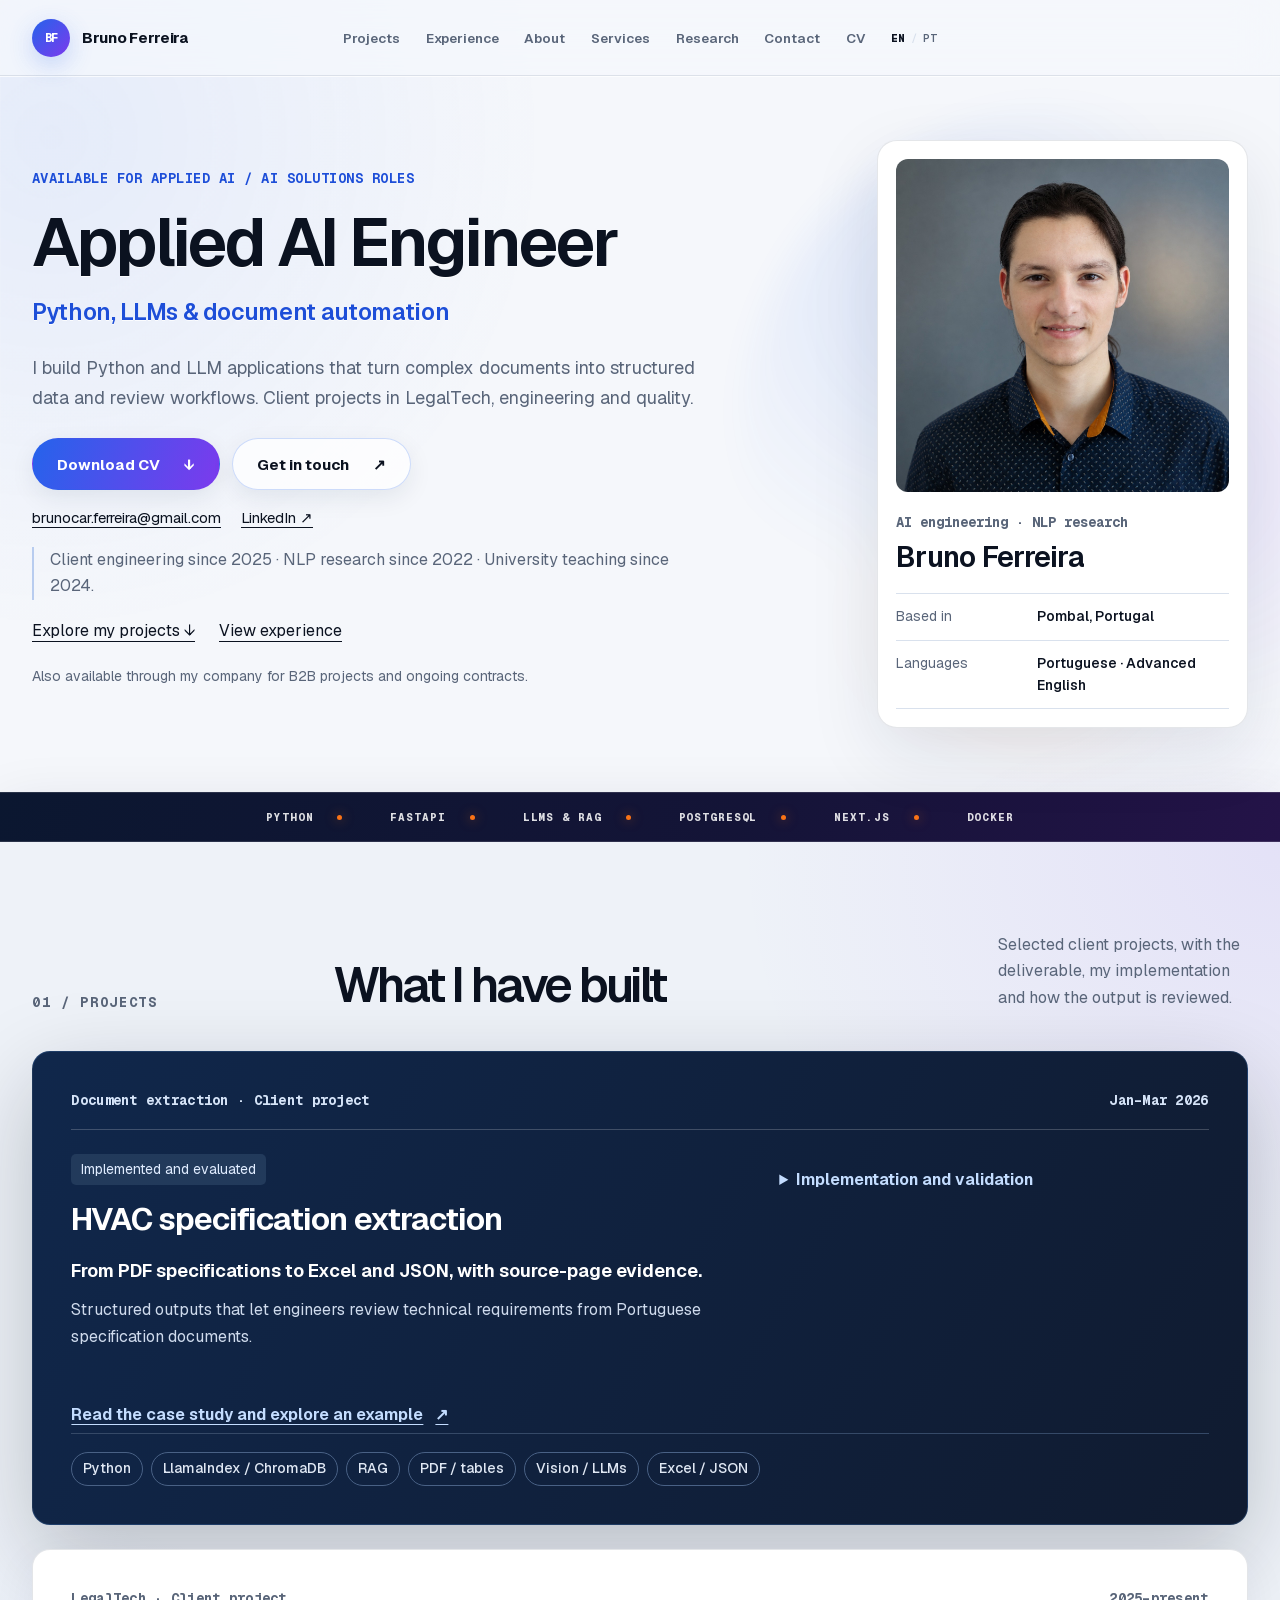
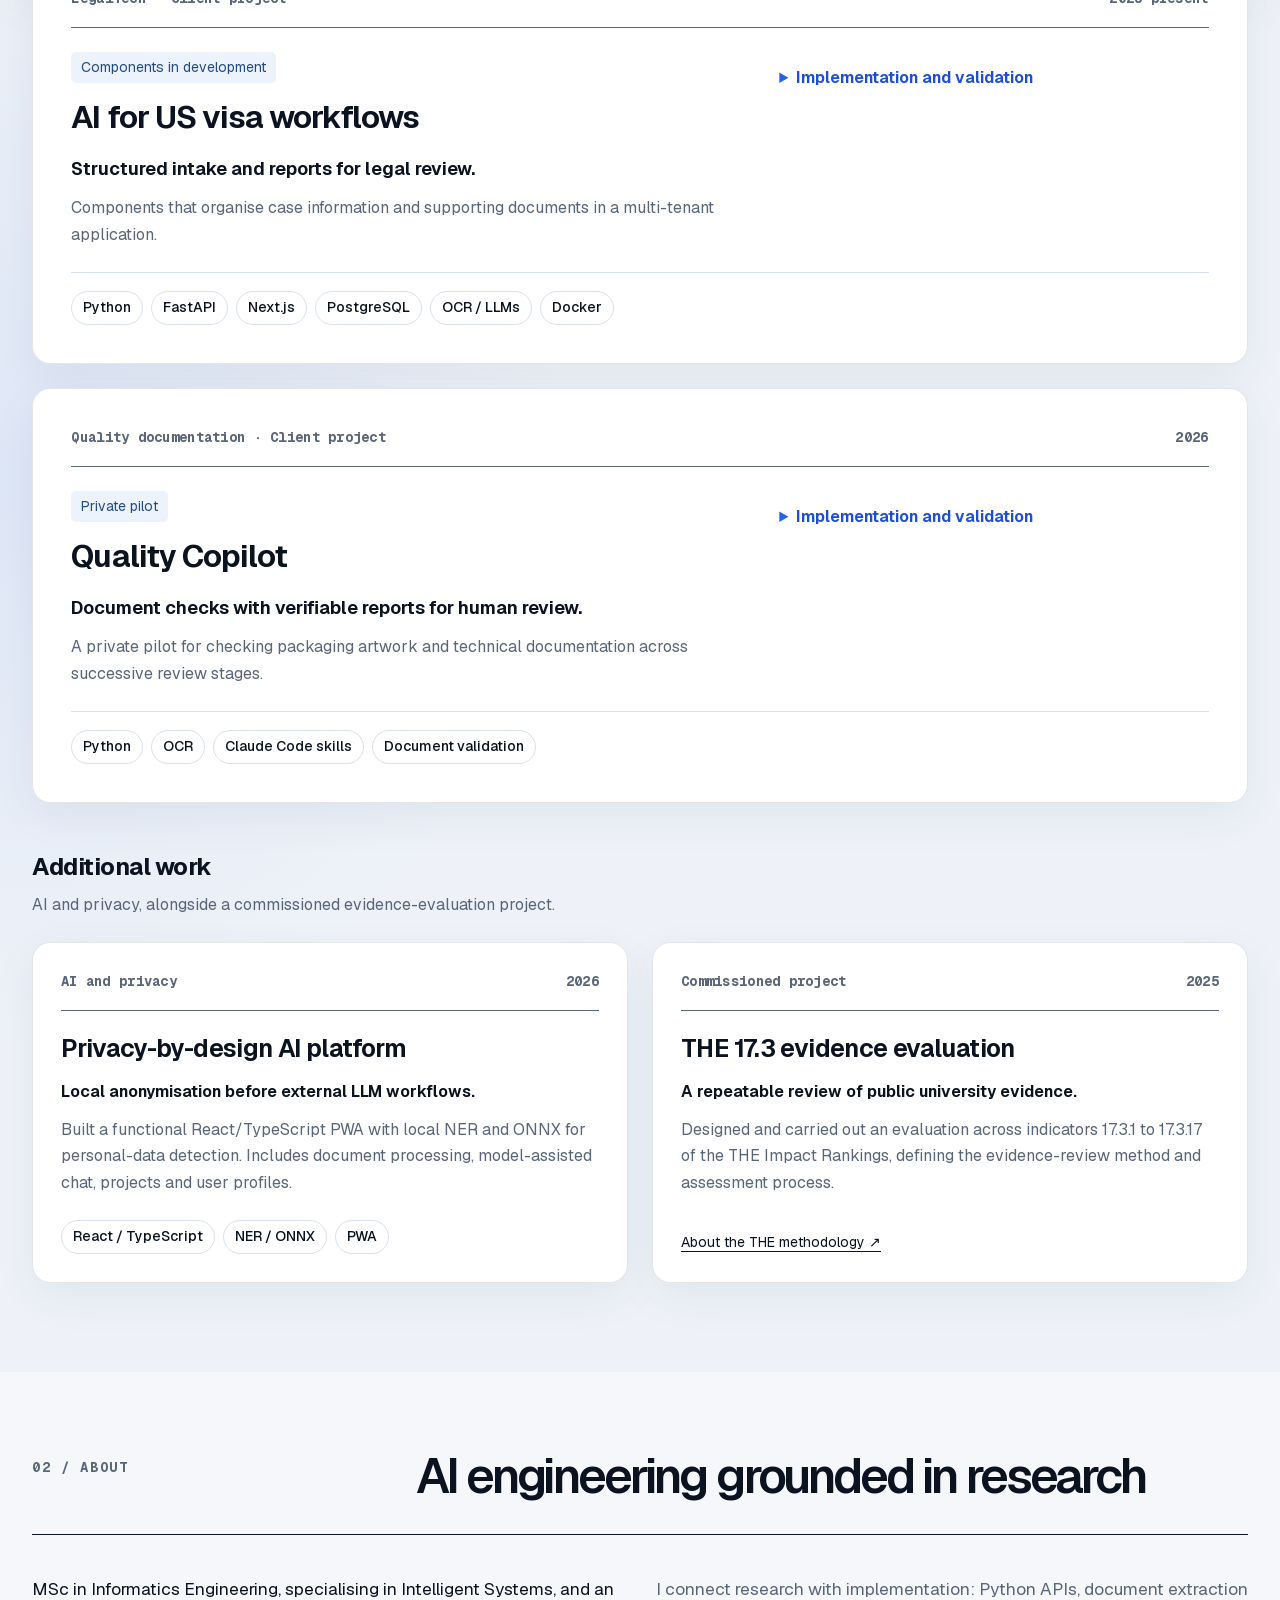
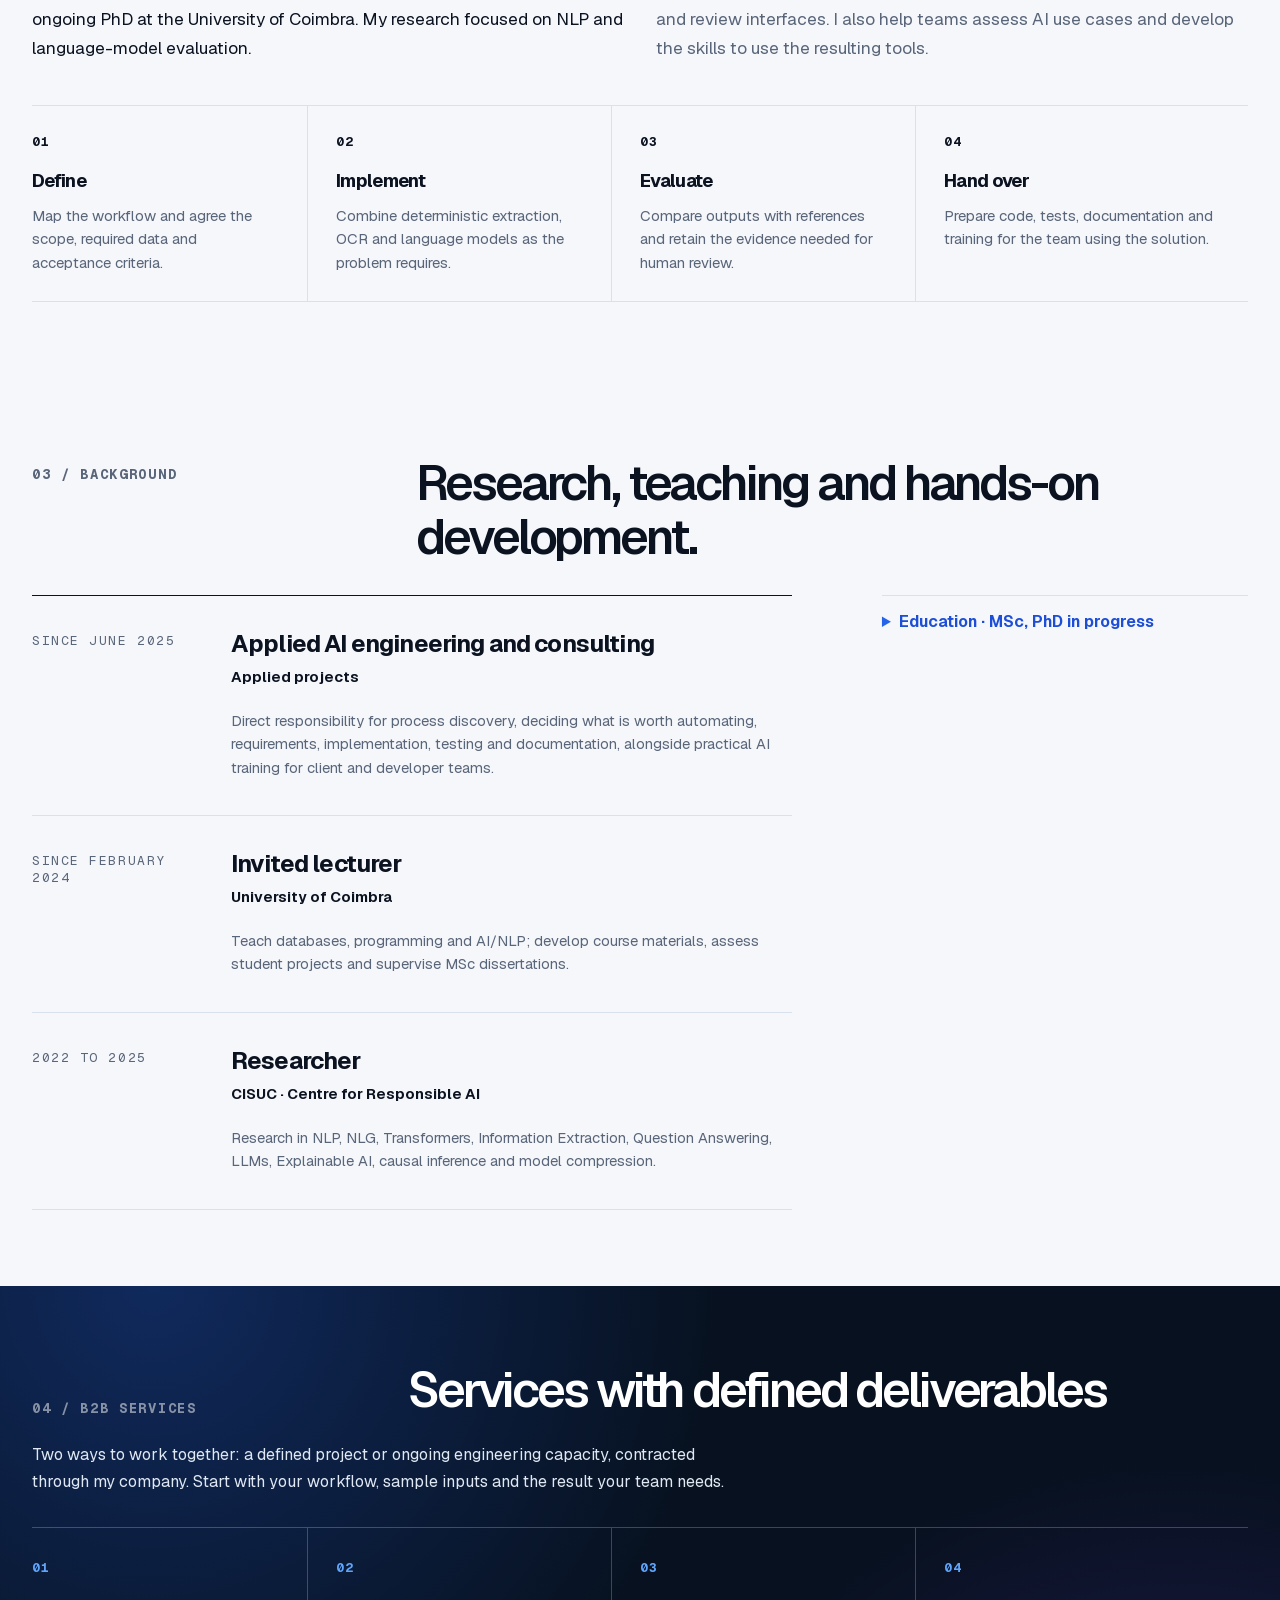
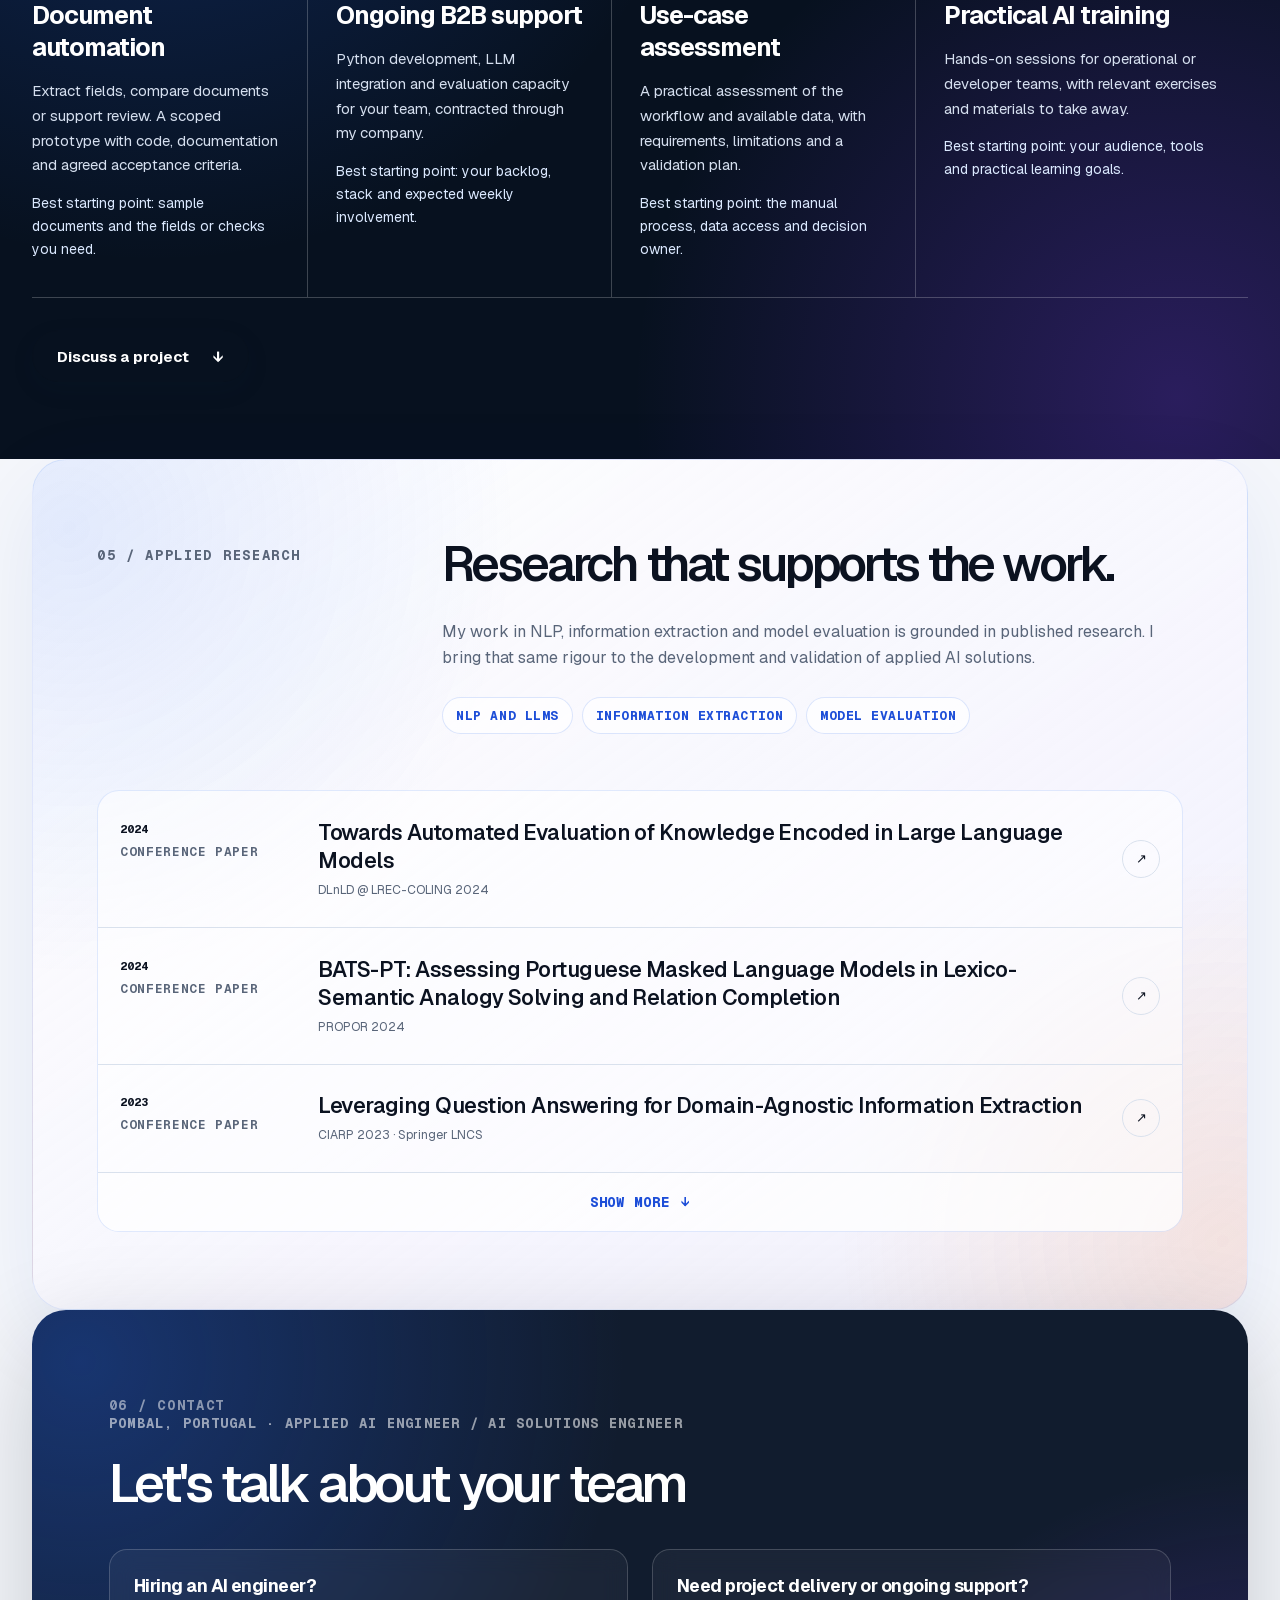
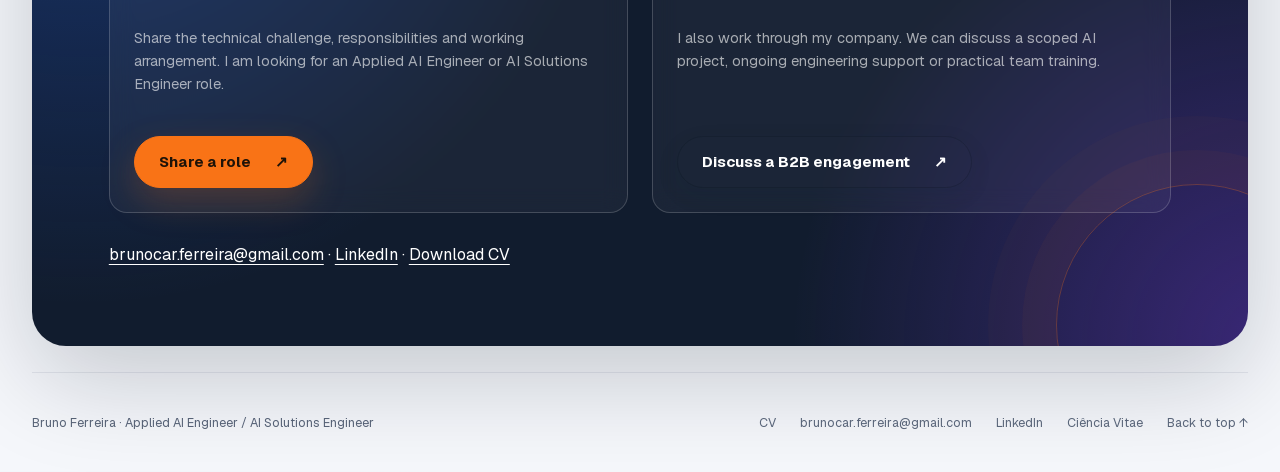
==== commit 5ae2990c: "Remove the no-photo CV link from portfolio pages" ====
--- a/index.html
+++ b/index.html
@@ -67,7 +67,6 @@
 <a class="button button-primary" href="./bruno-ferreira-cv-en.pdf" download>Download CV <span aria-hidden="true">↓</span></a>
 <a class="button button-secondary" href="mailto:brunocar.ferreira@gmail.com?subject=Applied%20AI%20opportunity%20-%20Bruno%20Ferreira">Get in touch <span aria-hidden="true">↗</span></a>
 </div>
-<p class="cv-options"><a href="./bruno-ferreira-cv-en-no-photo.pdf" download>CV without photo for application portals</a></p>
 <p class="hero-direct"><a href="mailto:brunocar.ferreira@gmail.com">brunocar.ferreira@gmail.com</a><a href="https://www.linkedin.com/in/mrbclf/" target="_blank" rel="noreferrer">LinkedIn ↗</a></p>
 <p class="hero-evidence">Client engineering since 2025 · NLP research since 2022 · University teaching since 2024.</p>
 <div class="hero-shortcuts"><a href="#projects">Explore my projects <span aria-hidden="true">↓</span></a><a href="#background">View experience</a></div>
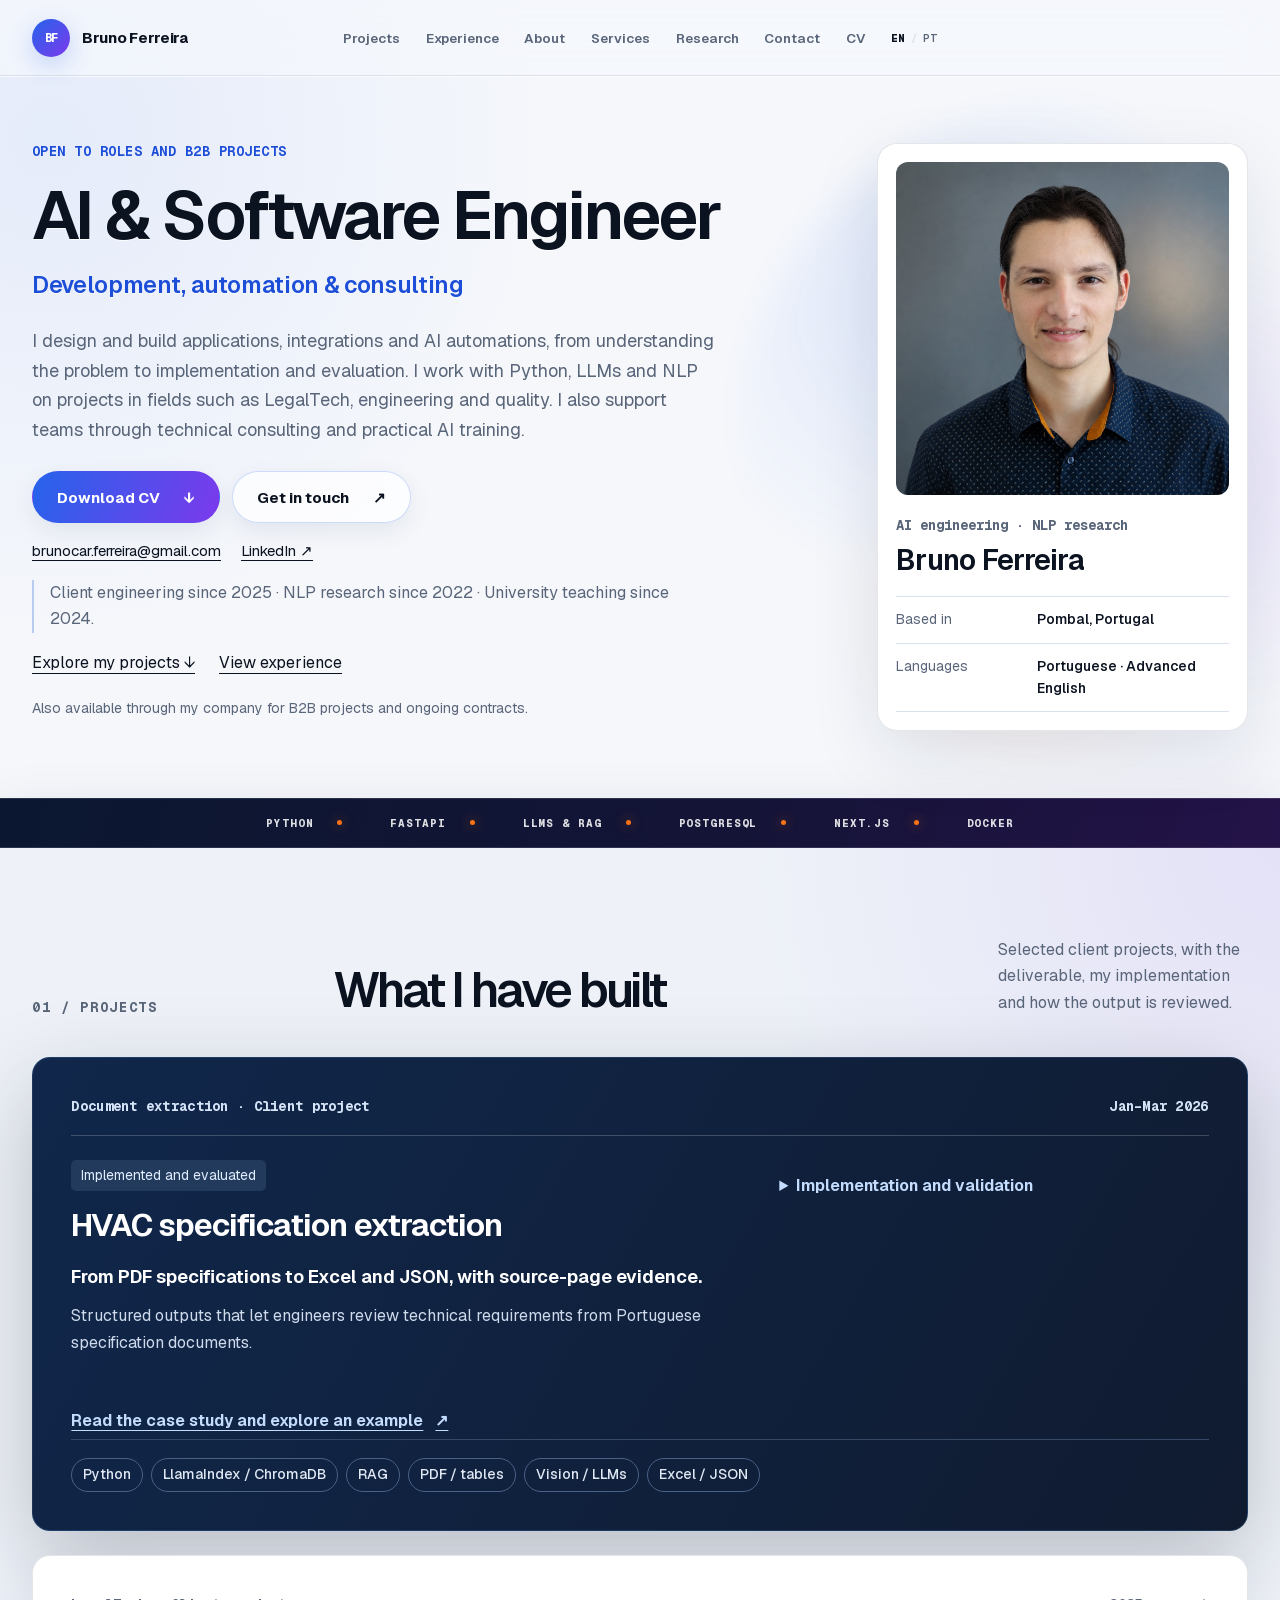
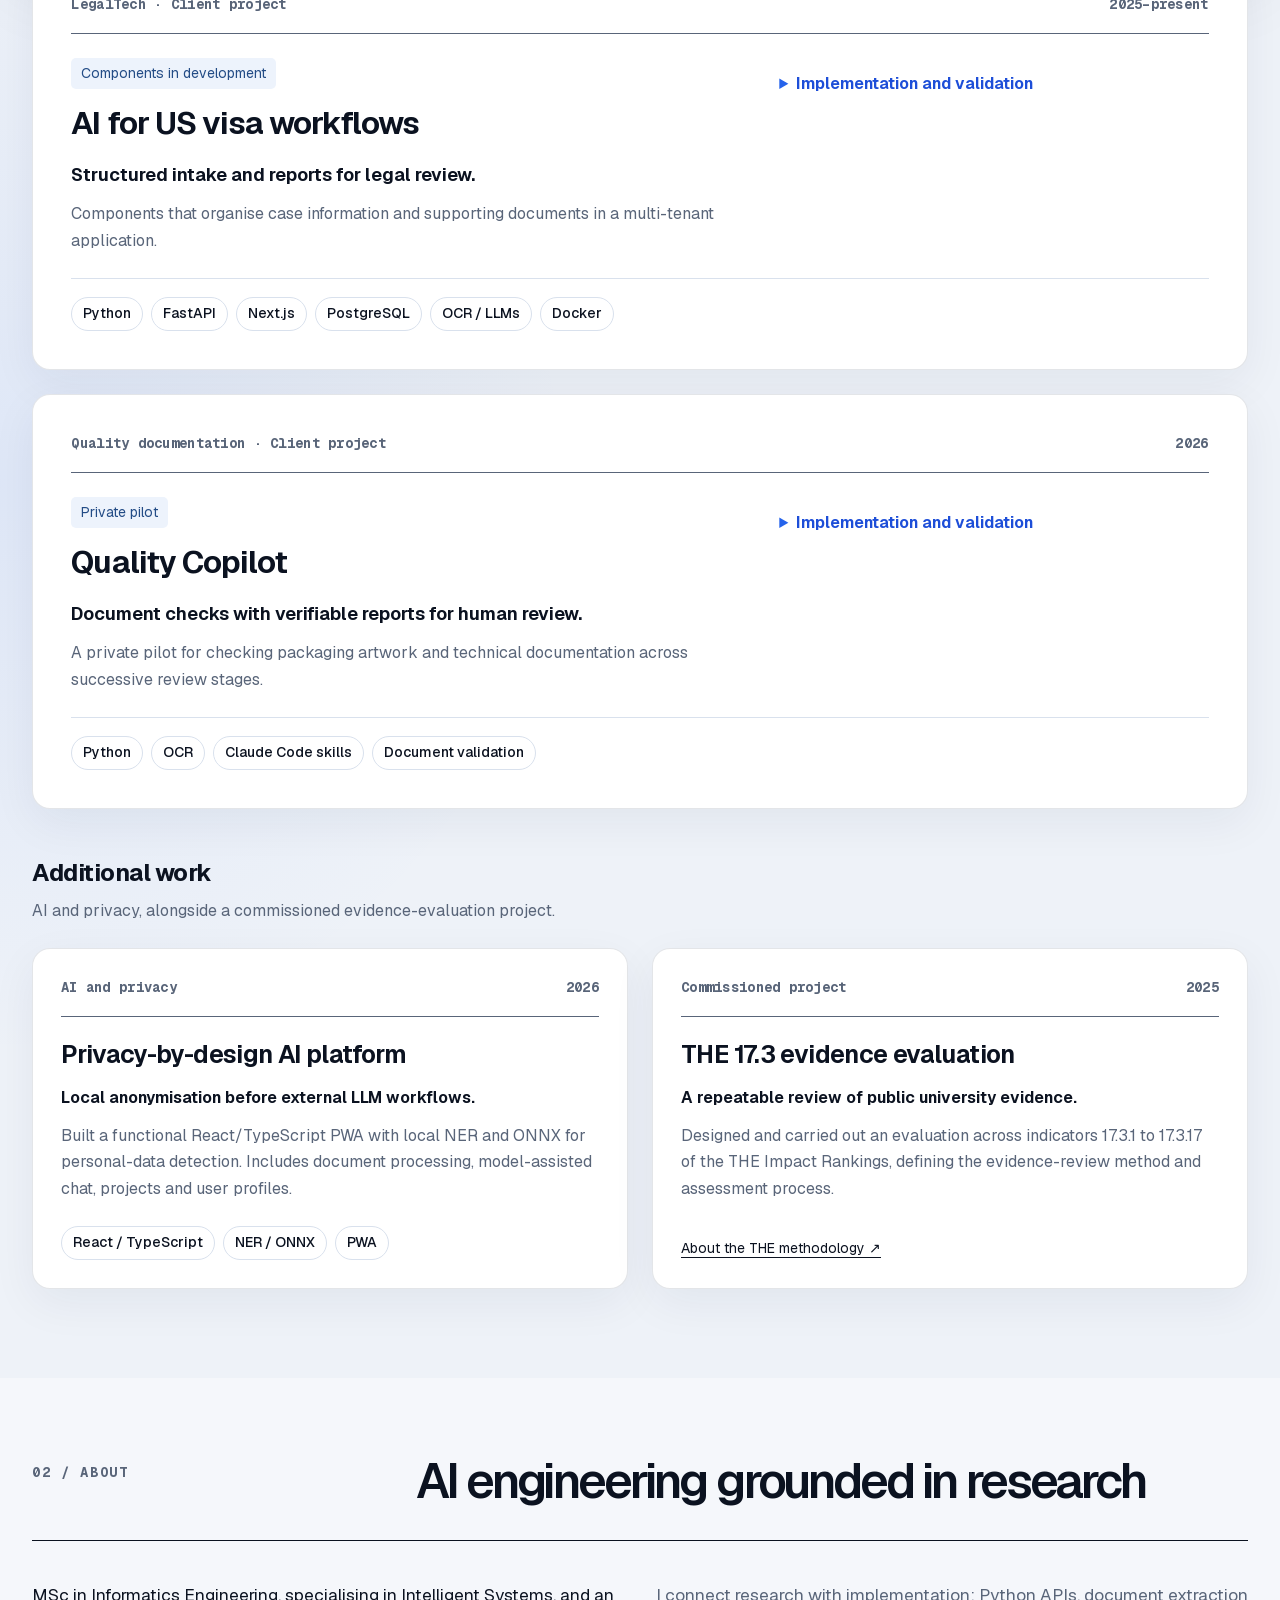
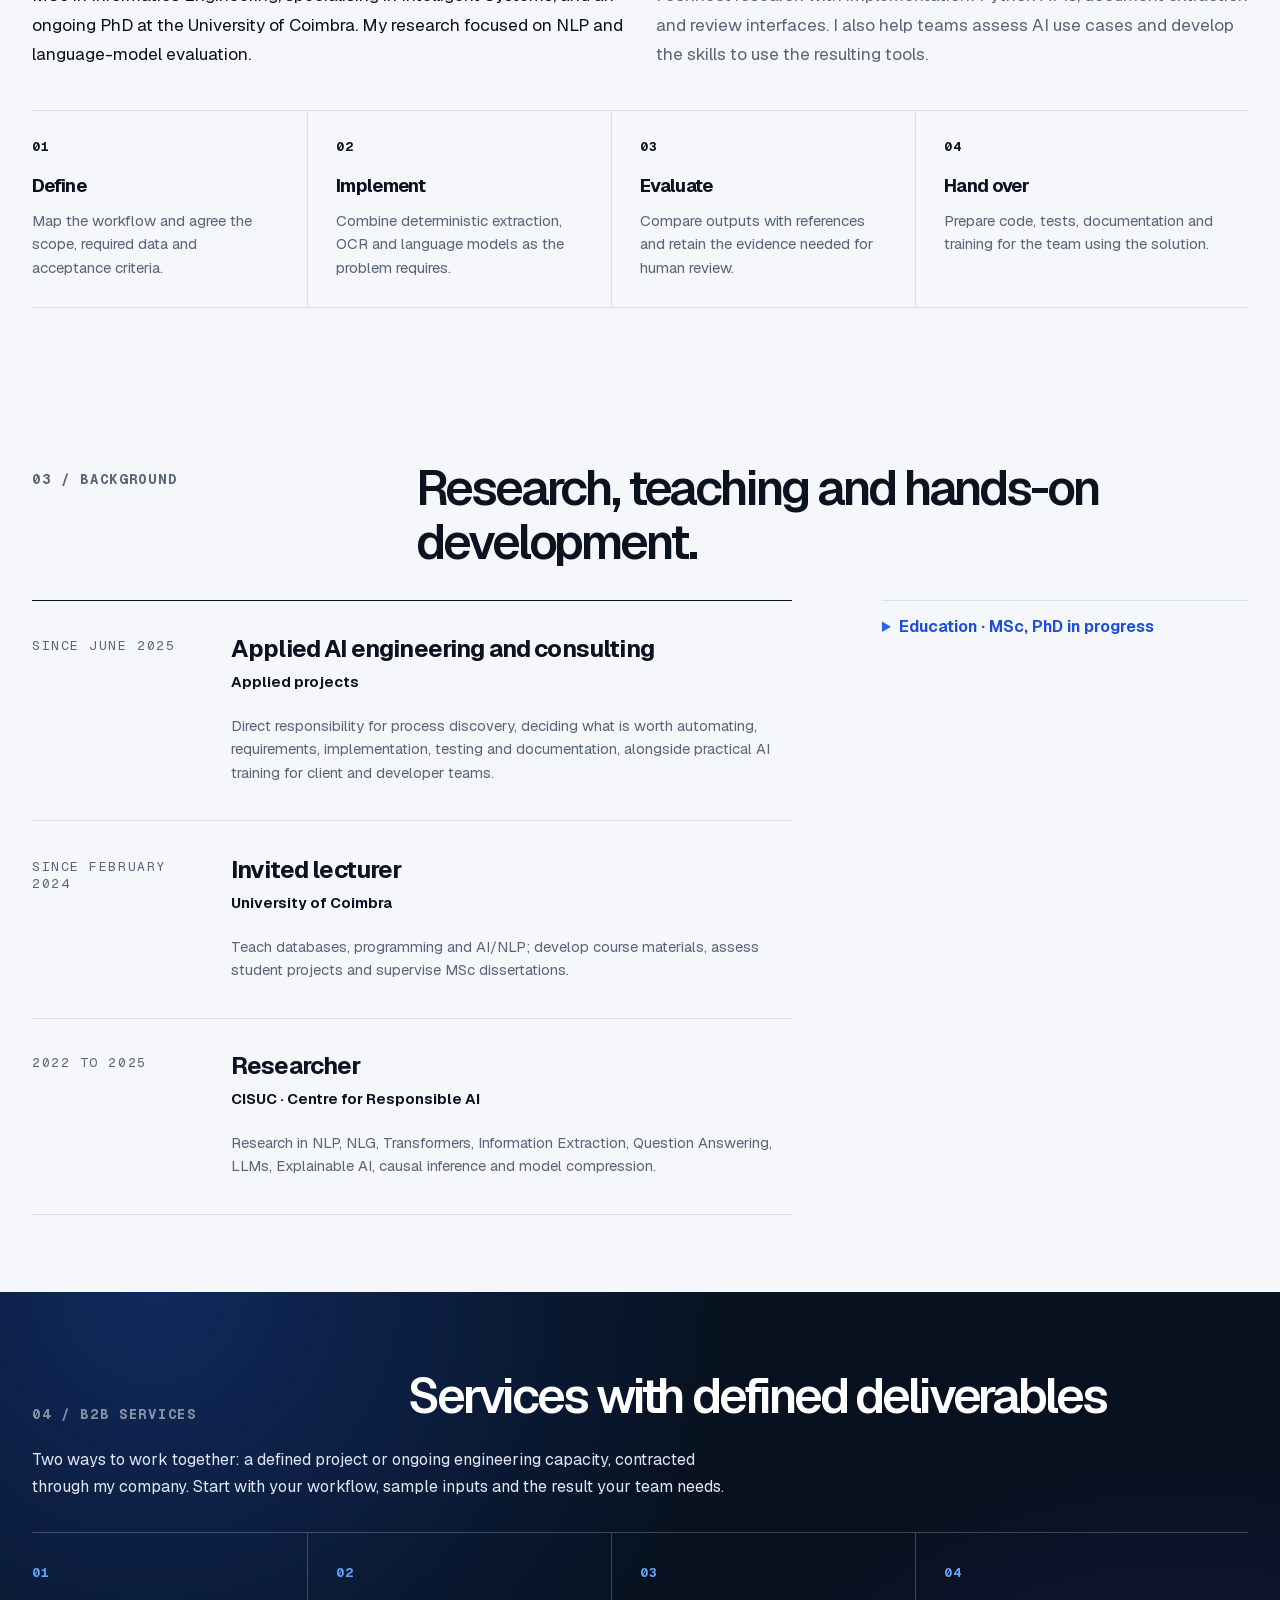
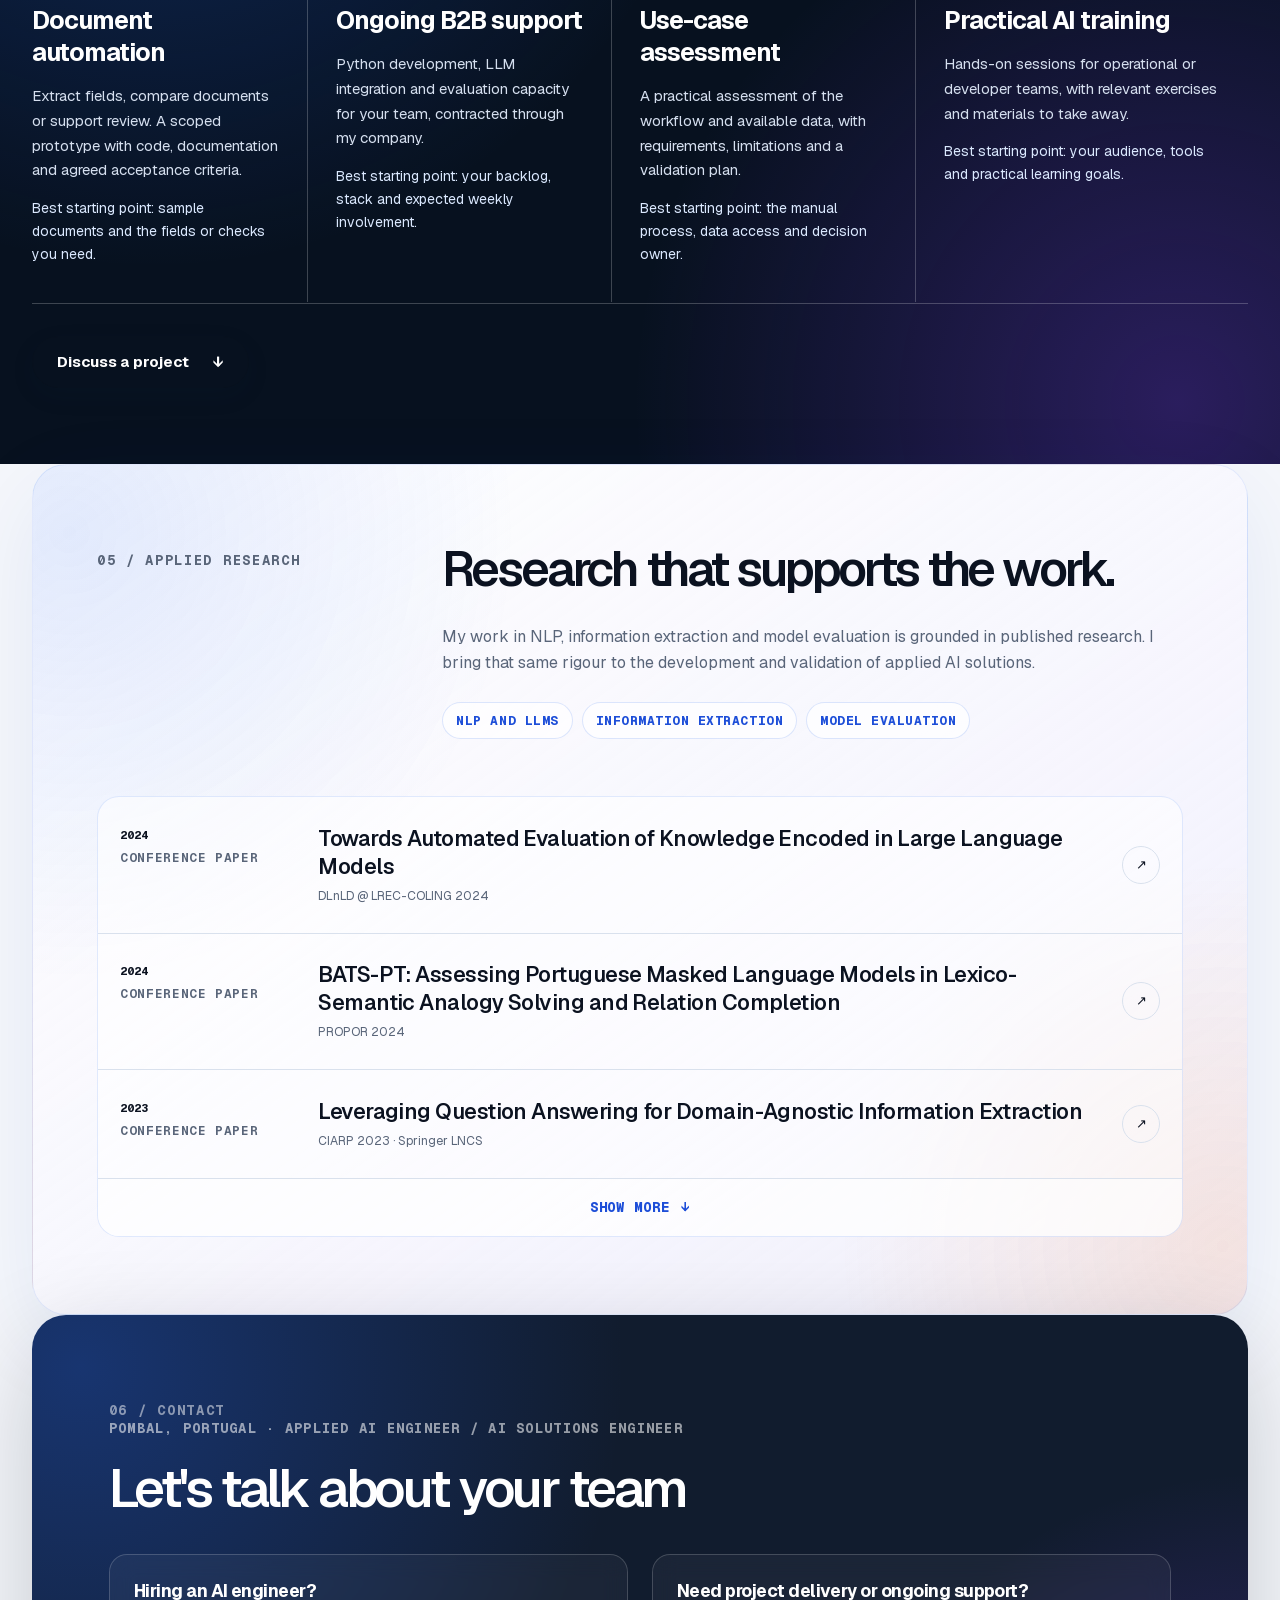
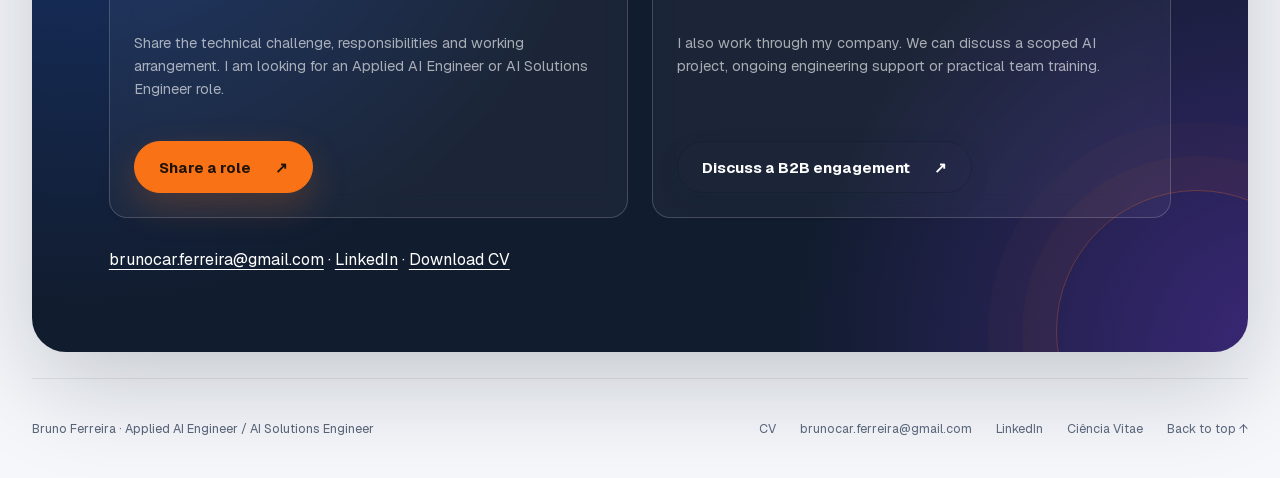
==== commit 4a258305: "Broaden portfolio introduction to AI and software engineering" ====
--- a/index.html
+++ b/index.html
@@ -3,8 +3,8 @@
 <head>
   <meta charset="utf-8">
   <meta name="viewport" content="width=device-width, initial-scale=1">
-  <title>Bruno Ferreira | Applied AI Engineer / AI Solutions Engineer</title>
-  <meta name="description" content="Applied AI Engineer in Portugal. Python, LLMs, RAG and document automation. Client projects in LegalTech, engineering and document validation. Available for roles and B2B contracts.">
+  <title>Bruno Ferreira | AI &amp; Software Engineer</title>
+  <meta name="description" content="AI and software engineer in Portugal. Application development, LLM integration, process automation, consulting and training. Open to roles and B2B projects.">
   <meta name="theme-color" content="#f5f7fb">
   <link rel="canonical" href="https://mrbrunoferreira.github.io/bruno-ferreira/">
   <link rel="alternate" hreflang="pt-PT" href="https://mrbrunoferreira.github.io/bruno-ferreira/pt/">
@@ -14,8 +14,8 @@
   <link rel="preload" href="./bruno-ferreira-portrait-2026.jpg" as="image">
   <link rel="stylesheet" href="./styles.css">
   <meta property="og:type" content="website">
-  <meta property="og:title" content="Bruno Ferreira | Applied AI Engineer / AI Solutions Engineer">
-  <meta property="og:description" content="Applied AI Engineer in Portugal. Python, LLMs, RAG and document automation. Client projects in LegalTech, engineering and document validation. Available for roles and B2B contracts.">
+  <meta property="og:title" content="Bruno Ferreira | AI &amp; Software Engineer">
+  <meta property="og:description" content="AI and software engineer in Portugal. Application development, LLM integration, process automation, consulting and training. Open to roles and B2B projects.">
   <meta property="og:url" content="https://mrbrunoferreira.github.io/bruno-ferreira/">
   <meta property="og:site_name" content="Bruno Ferreira">
   <meta property="og:locale" content="en_GB">
@@ -25,10 +25,10 @@
   <meta property="og:image:height" content="907">
   <meta property="og:image:alt" content="Bruno Ferreira, Applied AI Engineer. Research, engineering and delivery.">
   <meta name="twitter:card" content="summary_large_image">
-  <meta name="twitter:title" content="Bruno Ferreira | Applied AI Engineer / AI Solutions Engineer">
-  <meta name="twitter:description" content="Applied AI Engineer in Portugal. Python, LLMs, RAG and document automation. Client projects in LegalTech, engineering and document validation. Available for roles and B2B contracts.">
+  <meta name="twitter:title" content="Bruno Ferreira | AI &amp; Software Engineer">
+  <meta name="twitter:description" content="AI and software engineer in Portugal. Application development, LLM integration, process automation, consulting and training. Open to roles and B2B projects.">
   <meta name="twitter:image" content="https://mrbrunoferreira.github.io/bruno-ferreira/og-applied-ai-blue.png">
-  <script type="application/ld+json">{"@context":"https://schema.org","@type":"Person","name":"Bruno Ferreira","jobTitle":"Applied AI Engineer / AI Solutions Engineer","url":"https://mrbrunoferreira.github.io/bruno-ferreira/","email":"mailto:brunocar.ferreira@gmail.com","sameAs":["https://www.linkedin.com/in/mrbclf/","https://www.cienciavitae.pt/portal/en/F511-94EB-FD3B","https://orcid.org/0000-0002-1148-8887"],"address":{"@type":"PostalAddress","addressLocality":"Pombal","addressCountry":"PT"},"knowsAbout":["Applied AI","Natural Language Processing","Large Language Models","Information Extraction","Question Answering","AI evaluation","Document intelligence"]}</script>
+  <script type="application/ld+json">{"@context":"https://schema.org","@type":"Person","name":"Bruno Ferreira","jobTitle":"AI & Software Engineer","url":"https://mrbrunoferreira.github.io/bruno-ferreira/","email":"mailto:brunocar.ferreira@gmail.com","sameAs":["https://www.linkedin.com/in/mrbclf/","https://www.cienciavitae.pt/portal/en/F511-94EB-FD3B","https://orcid.org/0000-0002-1148-8887"],"address":{"@type":"PostalAddress","addressLocality":"Pombal","addressCountry":"PT"},"knowsAbout":["Applied AI","Natural Language Processing","Large Language Models","Information Extraction","Question Answering","AI evaluation","Document intelligence"]}</script>
 </head>
 <body>
 <a class="skip-link" href="#home">Skip to content</a>
@@ -60,9 +60,9 @@
 <main id="home" tabindex="-1">
 <section class="hero section-shell" aria-labelledby="hero-title">
 <div class="hero-copy">
-<p class="eyebrow">Available for Applied AI / AI Solutions roles</p>
-<h1 id="hero-title">Applied AI Engineer<em>Python, LLMs &amp; document automation</em></h1>
-<p class="hero-intro">I build Python and LLM applications that turn complex documents into structured data and review workflows. Client projects in LegalTech, engineering and quality.</p>
+<p class="eyebrow">Open to roles and B2B projects</p>
+<h1 id="hero-title">AI &amp; Software Engineer<em>Development, automation &amp; consulting</em></h1>
+<p class="hero-intro">I design and build applications, integrations and AI automations, from understanding the problem to implementation and evaluation. I work with Python, LLMs and NLP on projects in fields such as LegalTech, engineering and quality. I also support teams through technical consulting and practical AI training.</p>
 <div class="hero-actions">
 <a class="button button-primary" href="./bruno-ferreira-cv-en.pdf" download>Download CV <span aria-hidden="true">↓</span></a>
 <a class="button button-secondary" href="mailto:brunocar.ferreira@gmail.com?subject=Applied%20AI%20opportunity%20-%20Bruno%20Ferreira">Get in touch <span aria-hidden="true">↗</span></a>
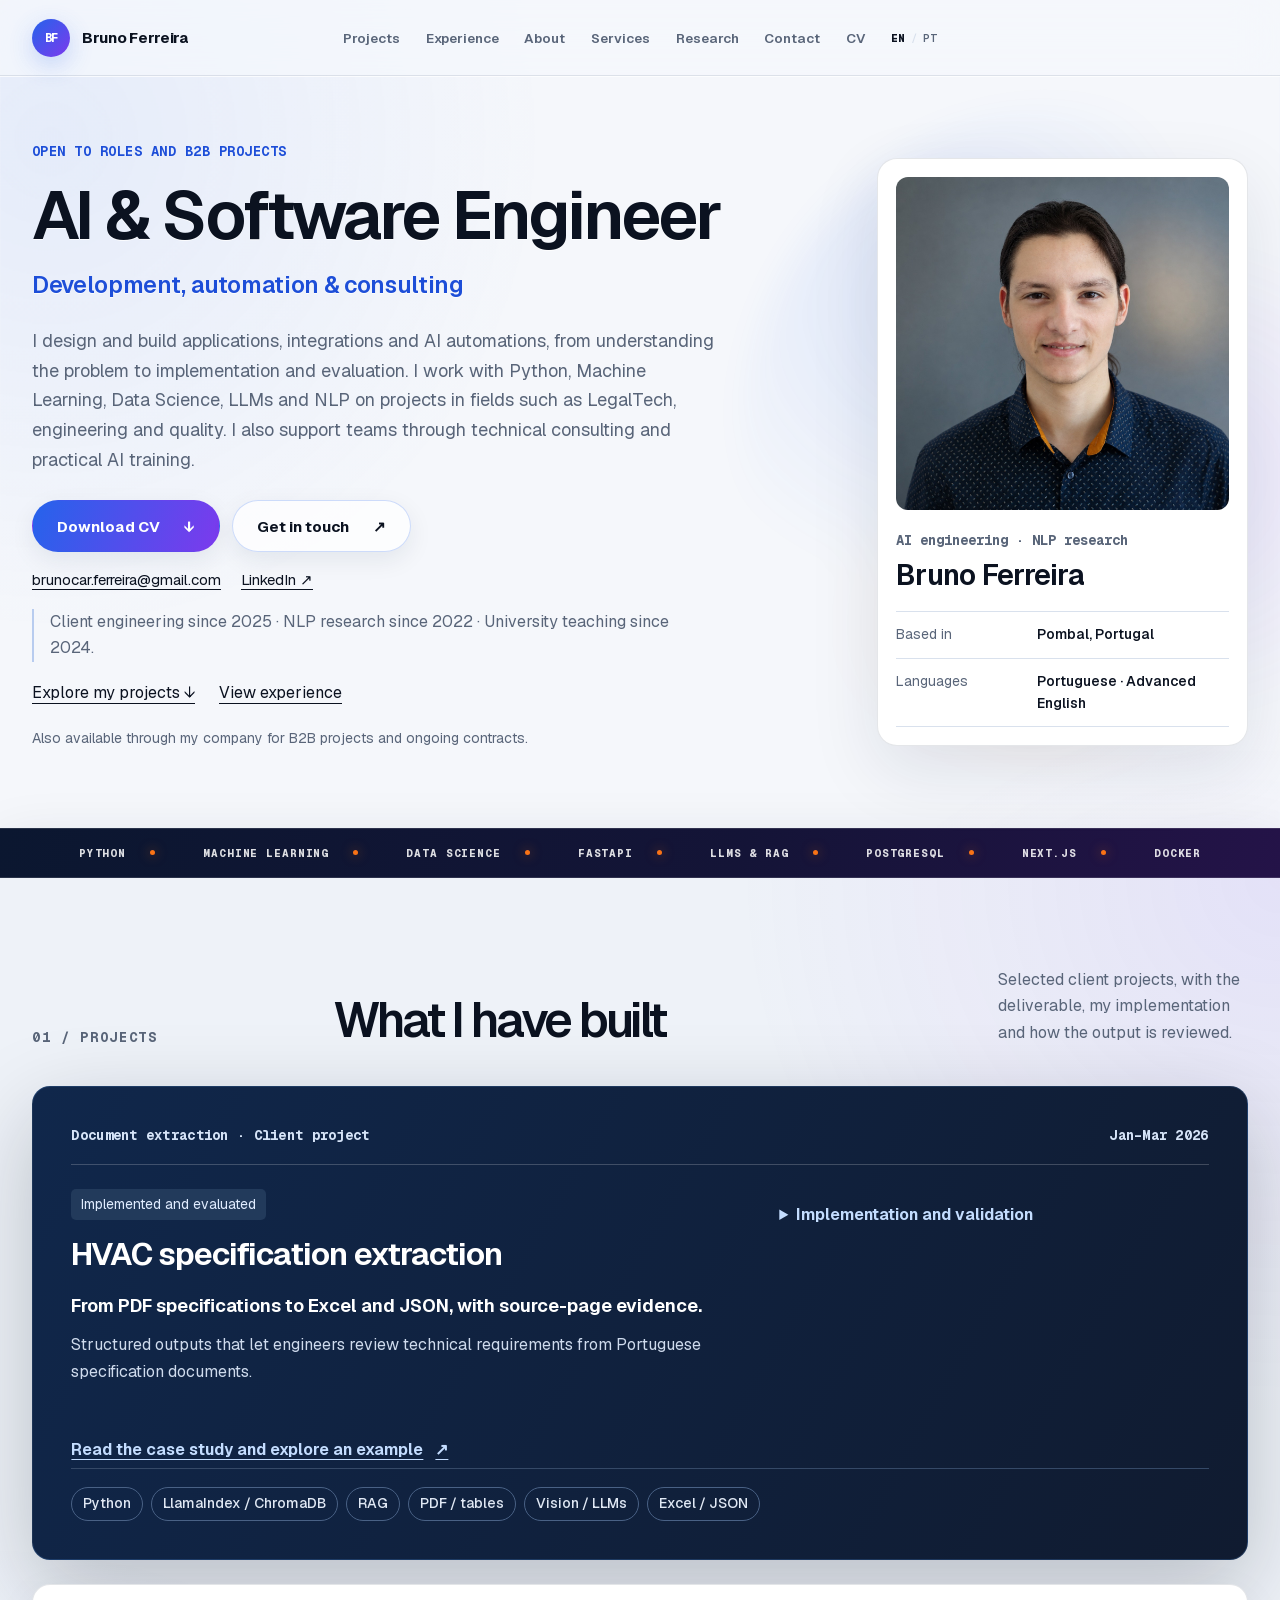
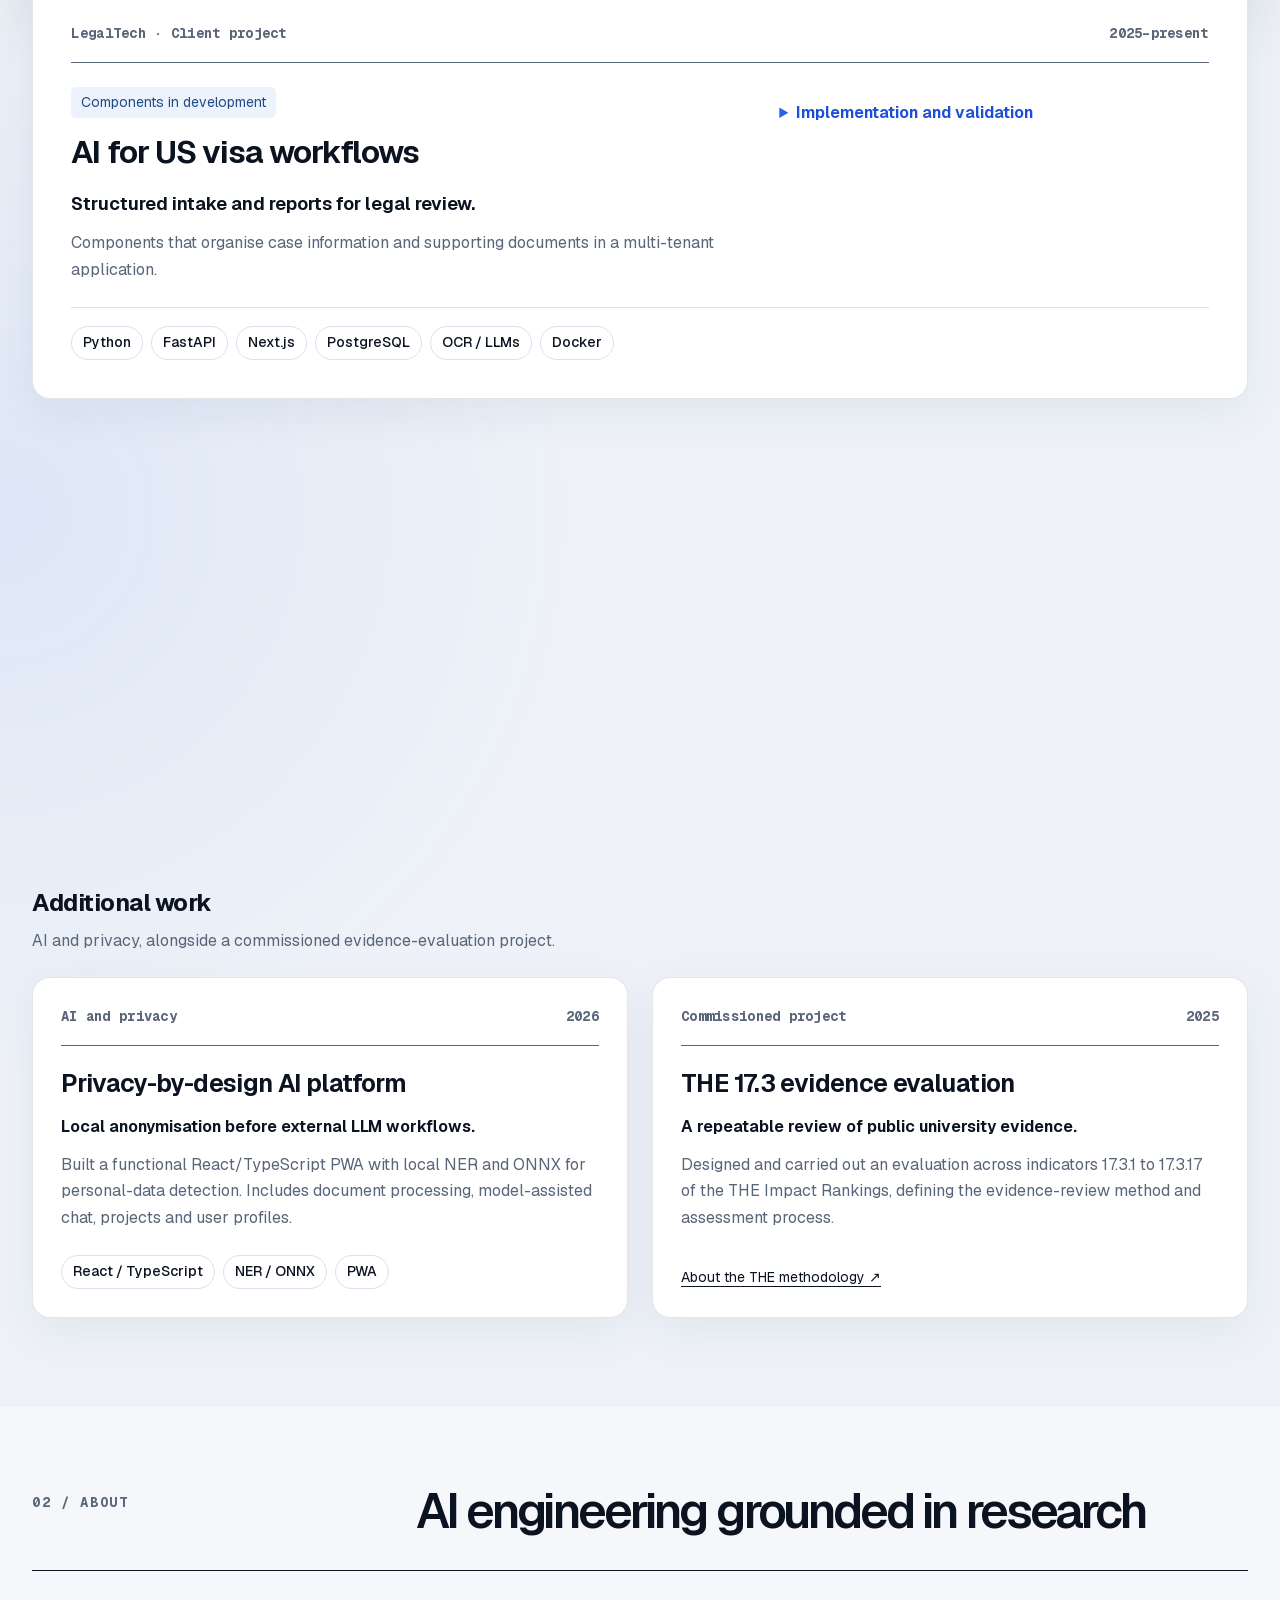
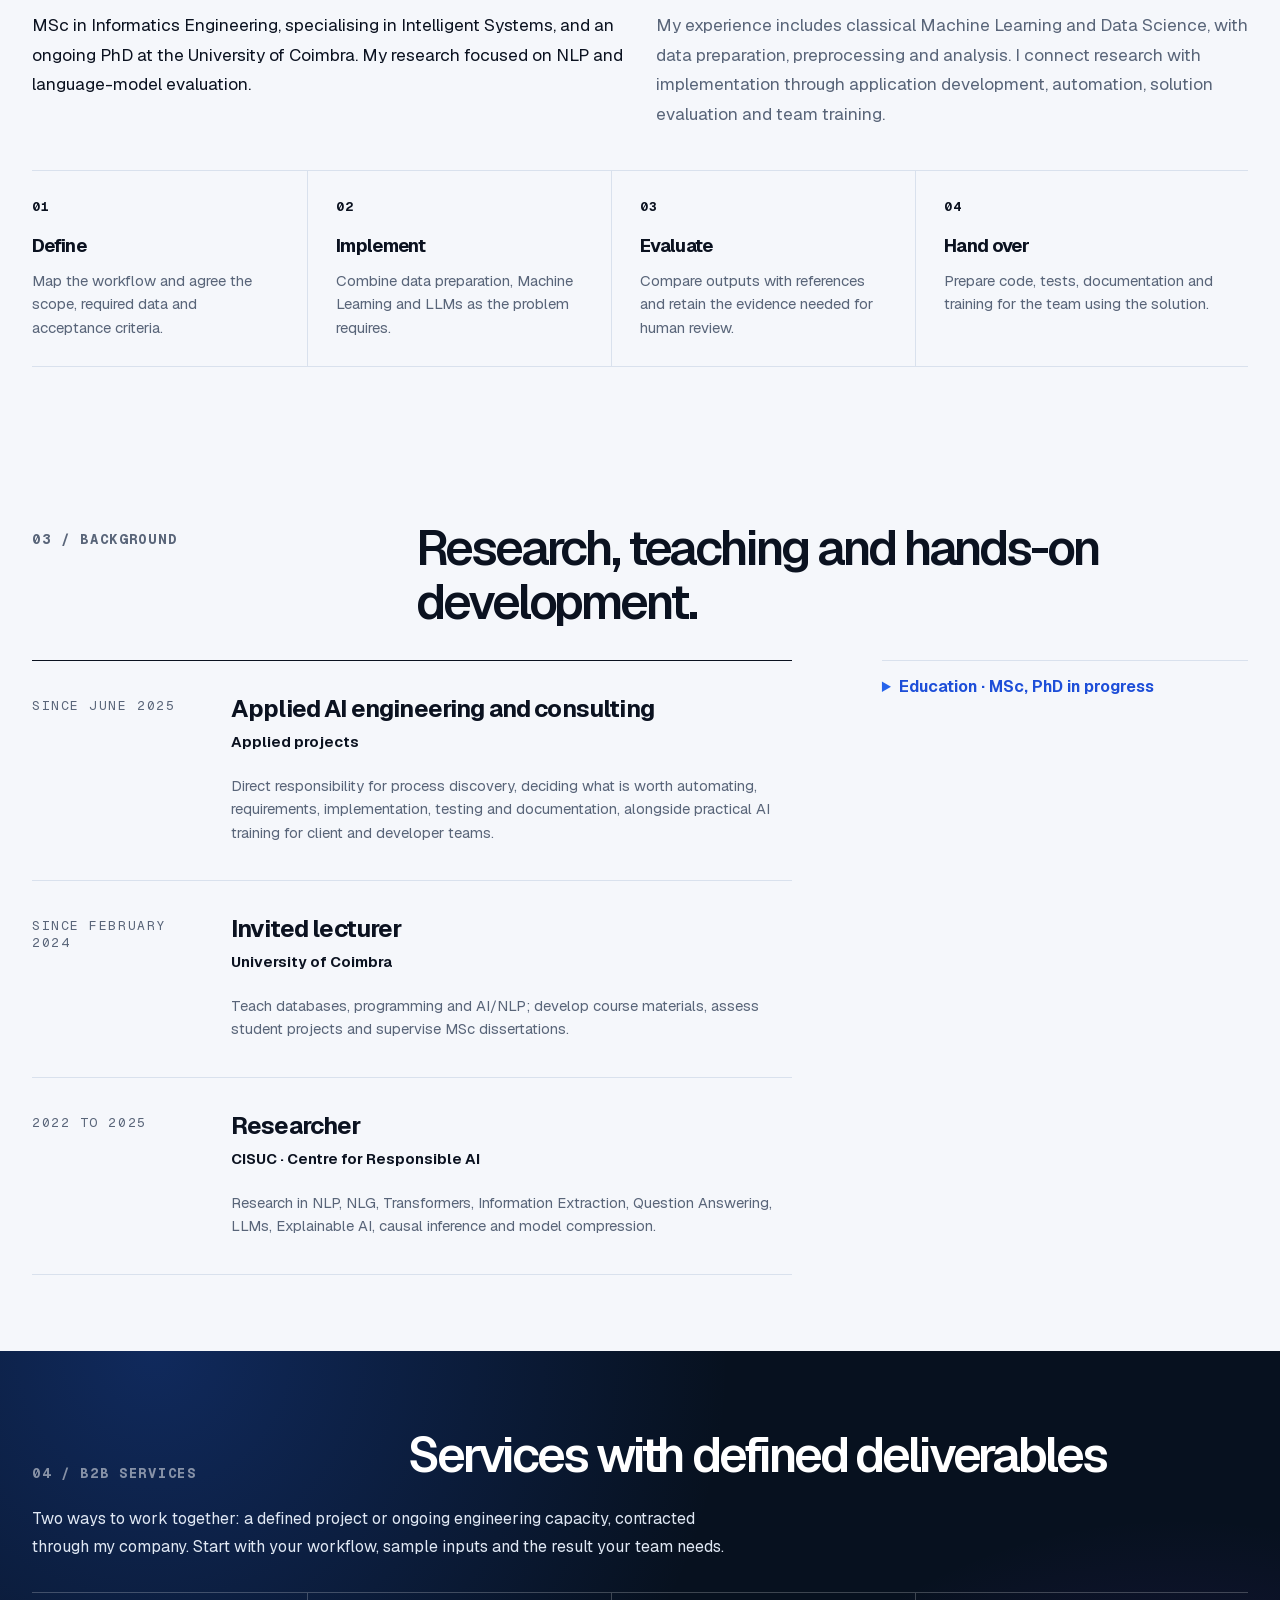
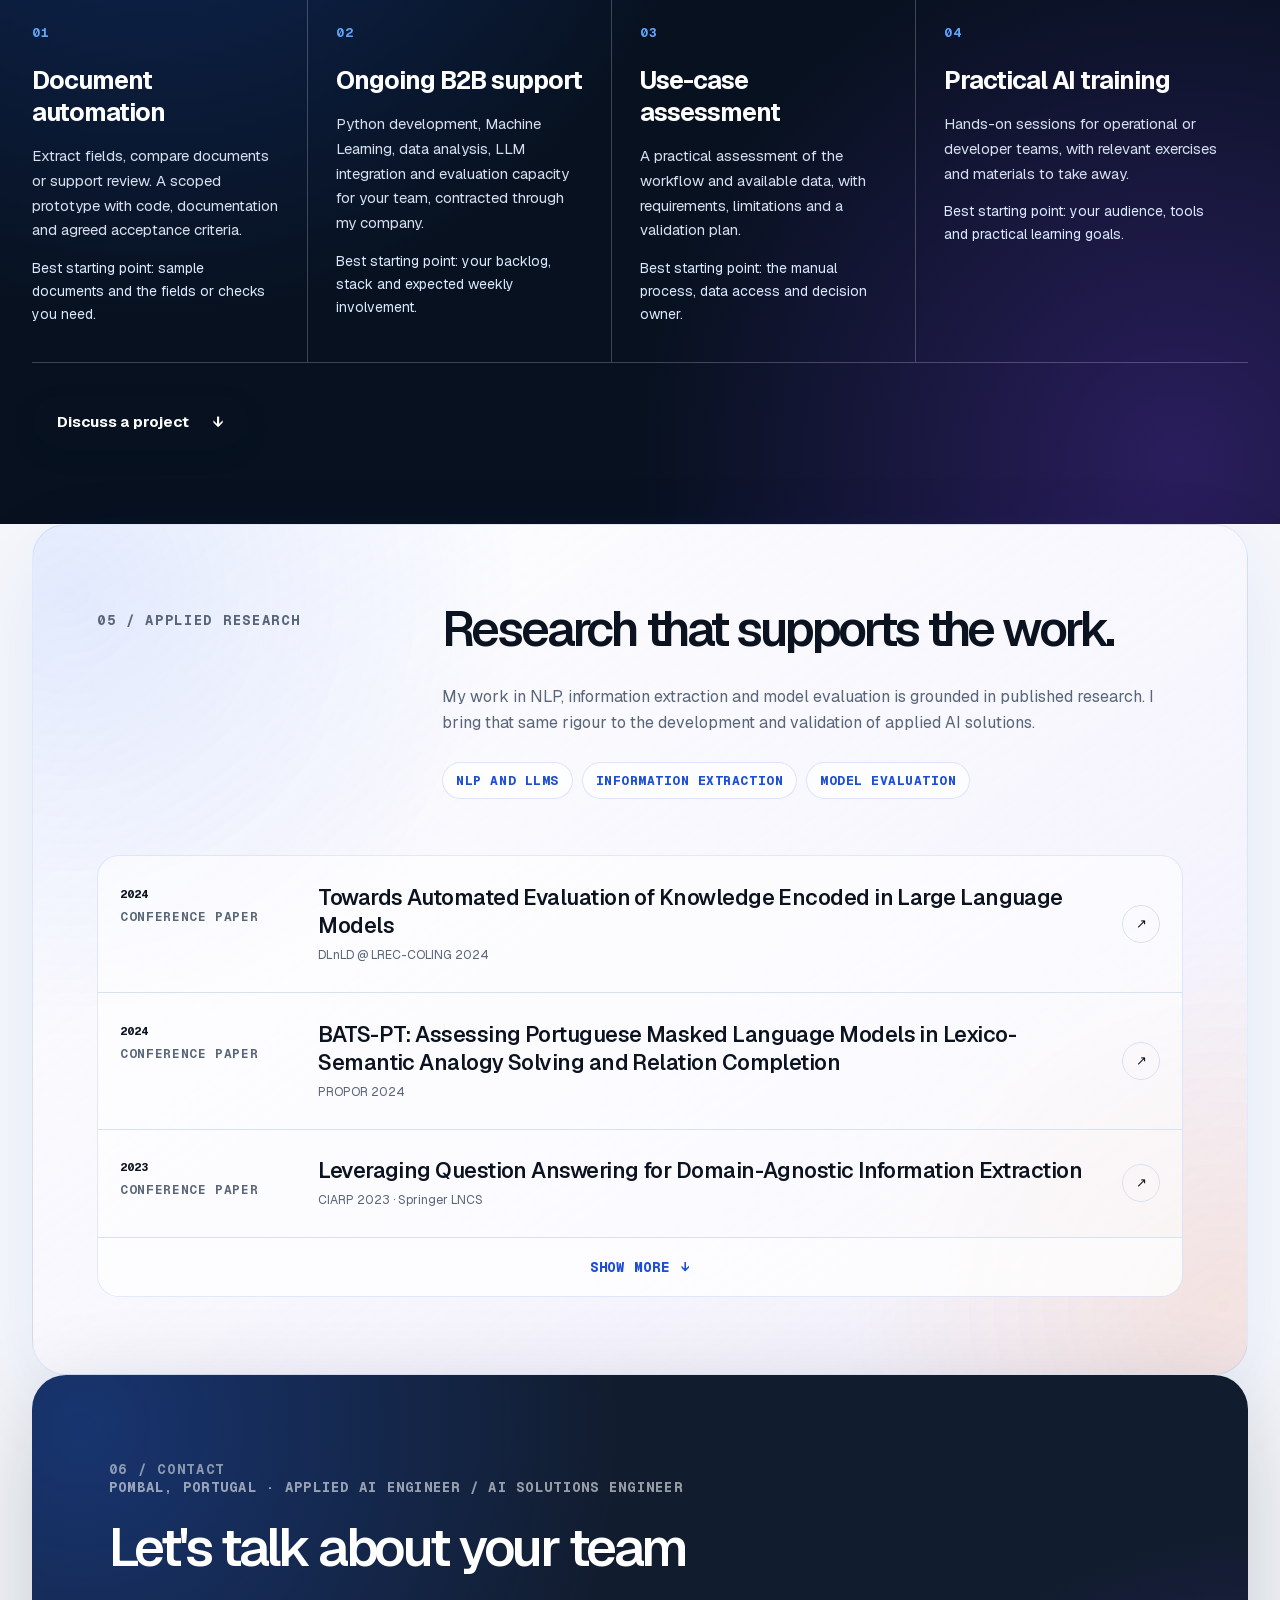
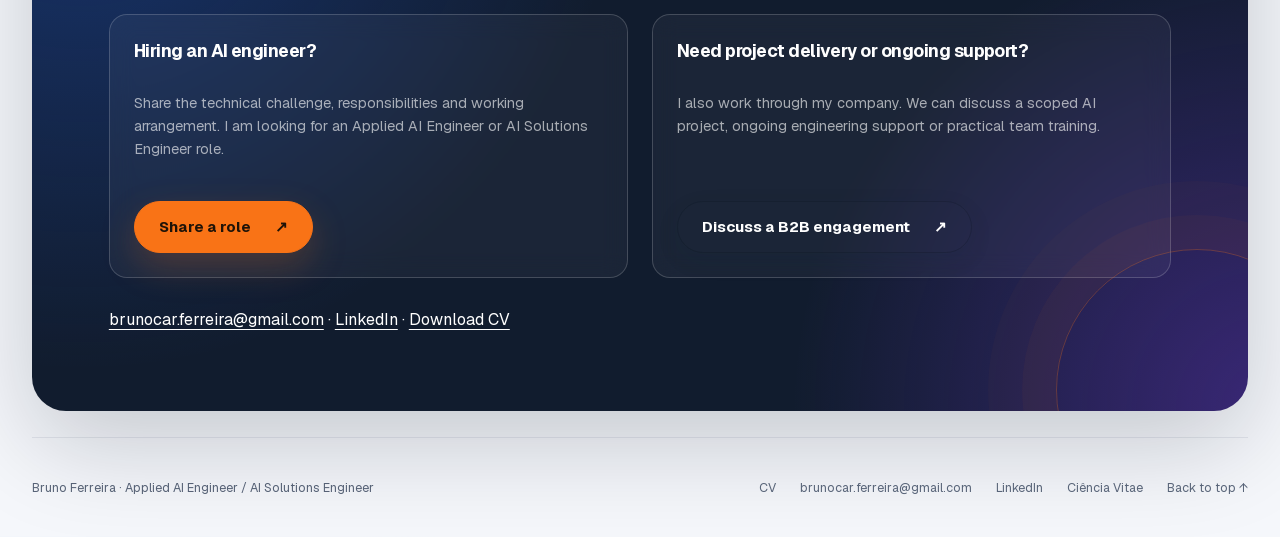
==== commit eb404268: "Add machine learning and data science experience to profile and CVs" ====
--- a/index.html
+++ b/index.html
@@ -4,7 +4,7 @@
   <meta charset="utf-8">
   <meta name="viewport" content="width=device-width, initial-scale=1">
   <title>Bruno Ferreira | AI &amp; Software Engineer</title>
-  <meta name="description" content="AI and software engineer in Portugal. Application development, LLM integration, process automation, consulting and training. Open to roles and B2B projects.">
+  <meta name="description" content="AI and software engineer in Portugal. Machine Learning, Data Science, data analysis, LLMs and automation. Open to roles, B2B projects, consulting and training.">
   <meta name="theme-color" content="#f5f7fb">
   <link rel="canonical" href="https://mrbrunoferreira.github.io/bruno-ferreira/">
   <link rel="alternate" hreflang="pt-PT" href="https://mrbrunoferreira.github.io/bruno-ferreira/pt/">
@@ -15,7 +15,7 @@
   <link rel="stylesheet" href="./styles.css">
   <meta property="og:type" content="website">
   <meta property="og:title" content="Bruno Ferreira | AI &amp; Software Engineer">
-  <meta property="og:description" content="AI and software engineer in Portugal. Application development, LLM integration, process automation, consulting and training. Open to roles and B2B projects.">
+  <meta property="og:description" content="AI and software engineer in Portugal. Machine Learning, Data Science, data analysis, LLMs and automation. Open to roles, B2B projects, consulting and training.">
   <meta property="og:url" content="https://mrbrunoferreira.github.io/bruno-ferreira/">
   <meta property="og:site_name" content="Bruno Ferreira">
   <meta property="og:locale" content="en_GB">
@@ -26,9 +26,9 @@
   <meta property="og:image:alt" content="Bruno Ferreira, Applied AI Engineer. Research, engineering and delivery.">
   <meta name="twitter:card" content="summary_large_image">
   <meta name="twitter:title" content="Bruno Ferreira | AI &amp; Software Engineer">
-  <meta name="twitter:description" content="AI and software engineer in Portugal. Application development, LLM integration, process automation, consulting and training. Open to roles and B2B projects.">
+  <meta name="twitter:description" content="AI and software engineer in Portugal. Machine Learning, Data Science, data analysis, LLMs and automation. Open to roles, B2B projects, consulting and training.">
   <meta name="twitter:image" content="https://mrbrunoferreira.github.io/bruno-ferreira/og-applied-ai-blue.png">
-  <script type="application/ld+json">{"@context":"https://schema.org","@type":"Person","name":"Bruno Ferreira","jobTitle":"AI & Software Engineer","url":"https://mrbrunoferreira.github.io/bruno-ferreira/","email":"mailto:brunocar.ferreira@gmail.com","sameAs":["https://www.linkedin.com/in/mrbclf/","https://www.cienciavitae.pt/portal/en/F511-94EB-FD3B","https://orcid.org/0000-0002-1148-8887"],"address":{"@type":"PostalAddress","addressLocality":"Pombal","addressCountry":"PT"},"knowsAbout":["Applied AI","Natural Language Processing","Large Language Models","Information Extraction","Question Answering","AI evaluation","Document intelligence"]}</script>
+  <script type="application/ld+json">{"@context":"https://schema.org","@type":"Person","name":"Bruno Ferreira","jobTitle":"AI & Software Engineer","url":"https://mrbrunoferreira.github.io/bruno-ferreira/","email":"mailto:brunocar.ferreira@gmail.com","sameAs":["https://www.linkedin.com/in/mrbclf/","https://www.cienciavitae.pt/portal/en/F511-94EB-FD3B","https://orcid.org/0000-0002-1148-8887"],"address":{"@type":"PostalAddress","addressLocality":"Pombal","addressCountry":"PT"},"knowsAbout":["Applied AI","Machine Learning","Data Science","Data preprocessing","Data analysis","Natural Language Processing","Large Language Models","Information Extraction","Question Answering","AI evaluation","Document intelligence"]}</script>
 </head>
 <body>
 <a class="skip-link" href="#home">Skip to content</a>
@@ -62,7 +62,7 @@
 <div class="hero-copy">
 <p class="eyebrow">Open to roles and B2B projects</p>
 <h1 id="hero-title">AI &amp; Software Engineer<em>Development, automation &amp; consulting</em></h1>
-<p class="hero-intro">I design and build applications, integrations and AI automations, from understanding the problem to implementation and evaluation. I work with Python, LLMs and NLP on projects in fields such as LegalTech, engineering and quality. I also support teams through technical consulting and practical AI training.</p>
+<p class="hero-intro">I design and build applications, integrations and AI automations, from understanding the problem to implementation and evaluation. I work with Python, Machine Learning, Data Science, LLMs and NLP on projects in fields such as LegalTech, engineering and quality. I also support teams through technical consulting and practical AI training.</p>
 <div class="hero-actions">
 <a class="button button-primary" href="./bruno-ferreira-cv-en.pdf" download>Download CV <span aria-hidden="true">↓</span></a>
 <a class="button button-secondary" href="mailto:brunocar.ferreira@gmail.com?subject=Applied%20AI%20opportunity%20-%20Bruno%20Ferreira">Get in touch <span aria-hidden="true">↗</span></a>
@@ -80,8 +80,10 @@
 </aside>
 </section>
 <div class="focus-strip">
-<div class="focus-track" role="list" aria-label="Core technologies">
+<div class="focus-track" role="list" aria-label="Skills and technologies">
 <span role="listitem">Python</span>
+<span role="listitem">Machine Learning</span>
+<span role="listitem">Data Science</span>
 <span role="listitem">FastAPI</span>
 <span role="listitem">LLMs &amp; RAG</span>
 <span role="listitem">PostgreSQL</span>
@@ -127,9 +129,9 @@
 <section class="about section-shell" id="about" aria-labelledby="about-title">
 <div class="section-heading"><p class="section-index">02 / About</p><h2 id="about-title">AI engineering grounded in research</h2></div>
 <div class="about-body">
-<div class="about-copy"><p>MSc in Informatics Engineering, specialising in Intelligent Systems, and an ongoing PhD at the University of Coimbra. My research focused on NLP and language-model evaluation.</p><p>I connect research with implementation: Python APIs, document extraction and review interfaces. I also help teams assess AI use cases and develop the skills to use the resulting tools.</p></div>
+<div class="about-copy"><p>MSc in Informatics Engineering, specialising in Intelligent Systems, and an ongoing PhD at the University of Coimbra. My research focused on NLP and language-model evaluation.</p><p>My experience includes classical Machine Learning and Data Science, with data preparation, preprocessing and analysis. I connect research with implementation through application development, automation, solution evaluation and team training.</p></div>
 <div class="about-process" role="group" aria-label="How I work">
-<article><span>01</span><h3>Define</h3><p>Map the workflow and agree the scope, required data and acceptance criteria.</p></article><article><span>02</span><h3>Implement</h3><p>Combine deterministic extraction, OCR and language models as the problem requires.</p></article><article><span>03</span><h3>Evaluate</h3><p>Compare outputs with references and retain the evidence needed for human review.</p></article><article><span>04</span><h3>Hand over</h3><p>Prepare code, tests, documentation and training for the team using the solution.</p></article>
+<article><span>01</span><h3>Define</h3><p>Map the workflow and agree the scope, required data and acceptance criteria.</p></article><article><span>02</span><h3>Implement</h3><p>Combine data preparation, Machine Learning and LLMs as the problem requires.</p></article><article><span>03</span><h3>Evaluate</h3><p>Compare outputs with references and retain the evidence needed for human review.</p></article><article><span>04</span><h3>Hand over</h3><p>Prepare code, tests, documentation and training for the team using the solution.</p></article>
 </div>
 </div>
 </section>
@@ -191,7 +193,7 @@
 <h2 id="capability-title">Services with defined deliverables</h2></div></div>
 <p class="service-intro">Two ways to work together: a defined project or ongoing engineering capacity, contracted through my company. Start with your workflow, sample inputs and the result your team needs.</p>
 <div class="capability-grid">
-<article><span>01</span><h3>Document automation</h3><p>Extract fields, compare documents or support review. A scoped prototype with code, documentation and agreed acceptance criteria.</p><p class="service-delivery">Best starting point: sample documents and the fields or checks you need.</p></article><article><span>02</span><h3>Ongoing B2B support</h3><p>Python development, LLM integration and evaluation capacity for your team, contracted through my company.</p><p class="service-delivery">Best starting point: your backlog, stack and expected weekly involvement.</p></article><article><span>03</span><h3>Use-case assessment</h3><p>A practical assessment of the workflow and available data, with requirements, limitations and a validation plan.</p><p class="service-delivery">Best starting point: the manual process, data access and decision owner.</p></article><article><span>04</span><h3>Practical AI training</h3><p>Hands-on sessions for operational or developer teams, with relevant exercises and materials to take away.</p><p class="service-delivery">Best starting point: your audience, tools and practical learning goals.</p></article>
+<article><span>01</span><h3>Document automation</h3><p>Extract fields, compare documents or support review. A scoped prototype with code, documentation and agreed acceptance criteria.</p><p class="service-delivery">Best starting point: sample documents and the fields or checks you need.</p></article><article><span>02</span><h3>Ongoing B2B support</h3><p>Python development, Machine Learning, data analysis, LLM integration and evaluation capacity for your team, contracted through my company.</p><p class="service-delivery">Best starting point: your backlog, stack and expected weekly involvement.</p></article><article><span>03</span><h3>Use-case assessment</h3><p>A practical assessment of the workflow and available data, with requirements, limitations and a validation plan.</p><p class="service-delivery">Best starting point: the manual process, data access and decision owner.</p></article><article><span>04</span><h3>Practical AI training</h3><p>Hands-on sessions for operational or developer teams, with relevant exercises and materials to take away.</p><p class="service-delivery">Best starting point: your audience, tools and practical learning goals.</p></article>
 </div>
 <p class="service-contact"><a class="button button-outline-light" href="#contact">Discuss a project <span aria-hidden="true">↓</span></a></p>
 </div></section>
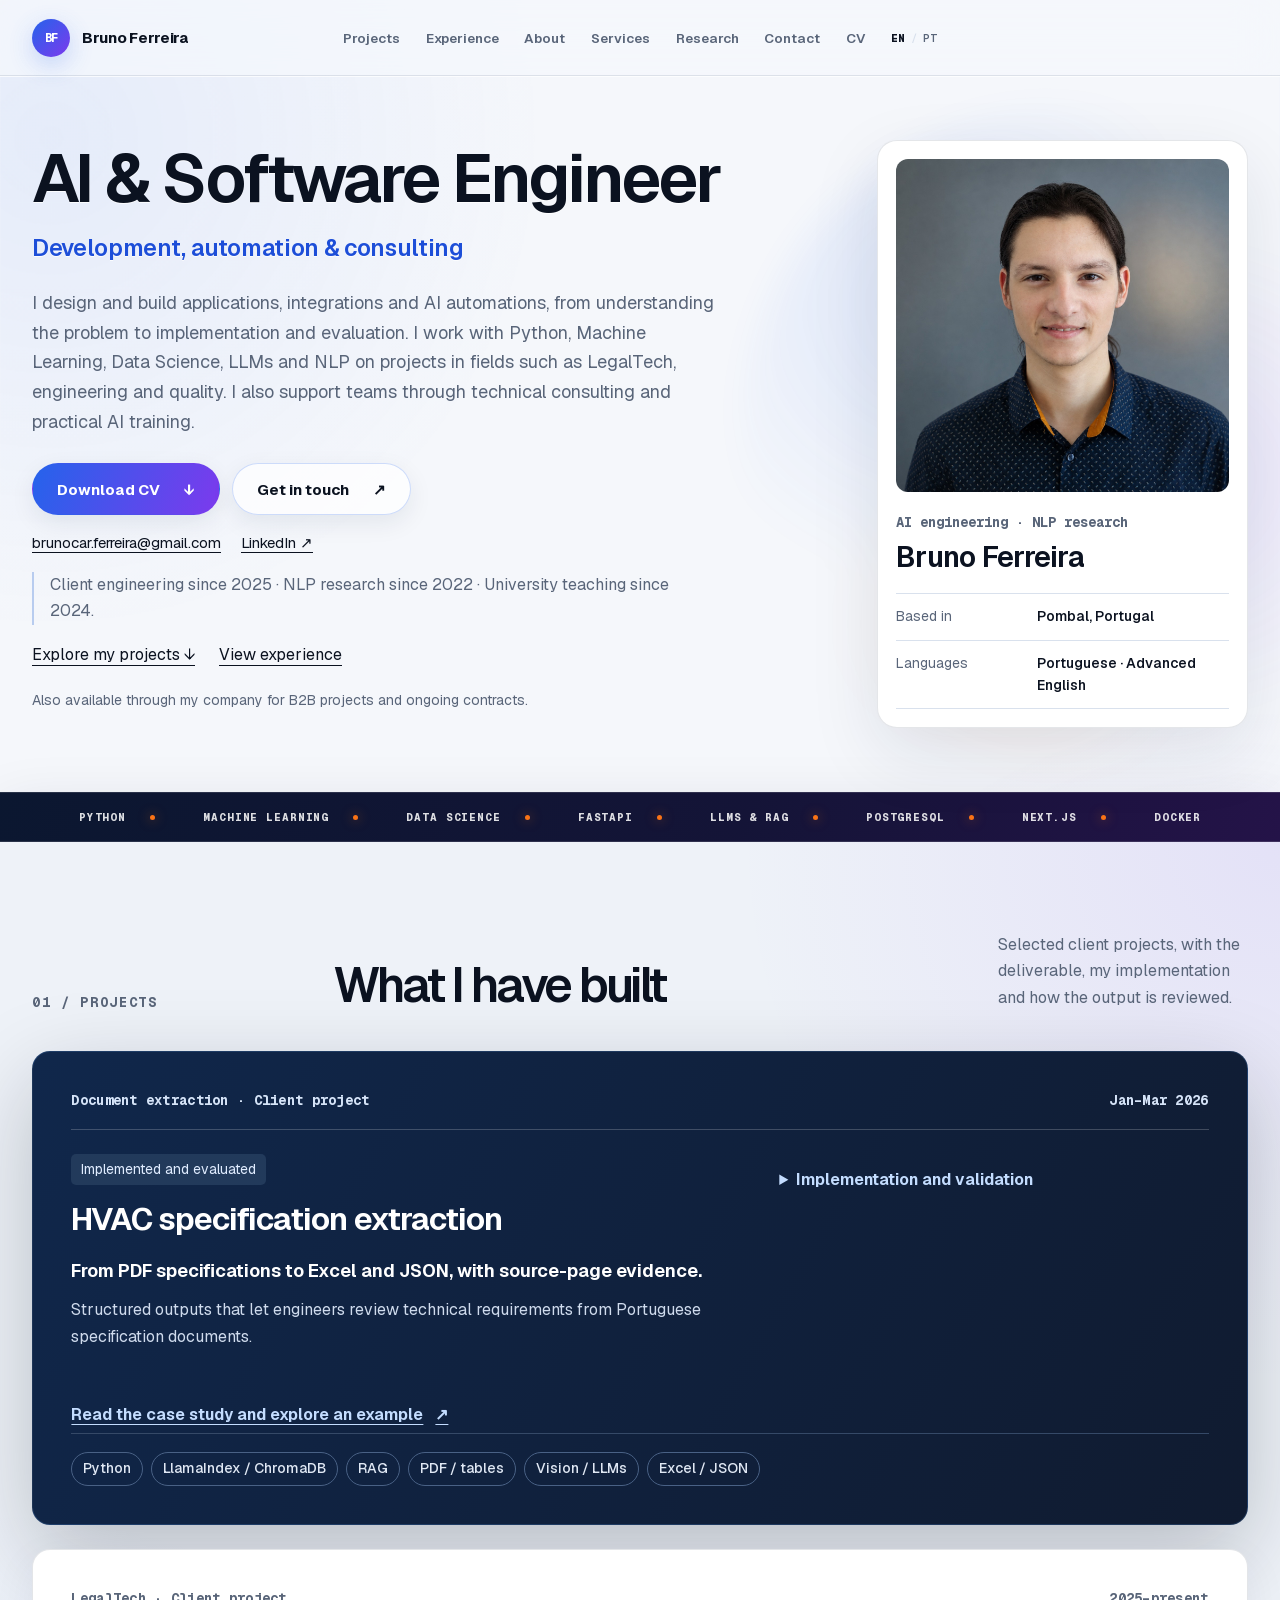
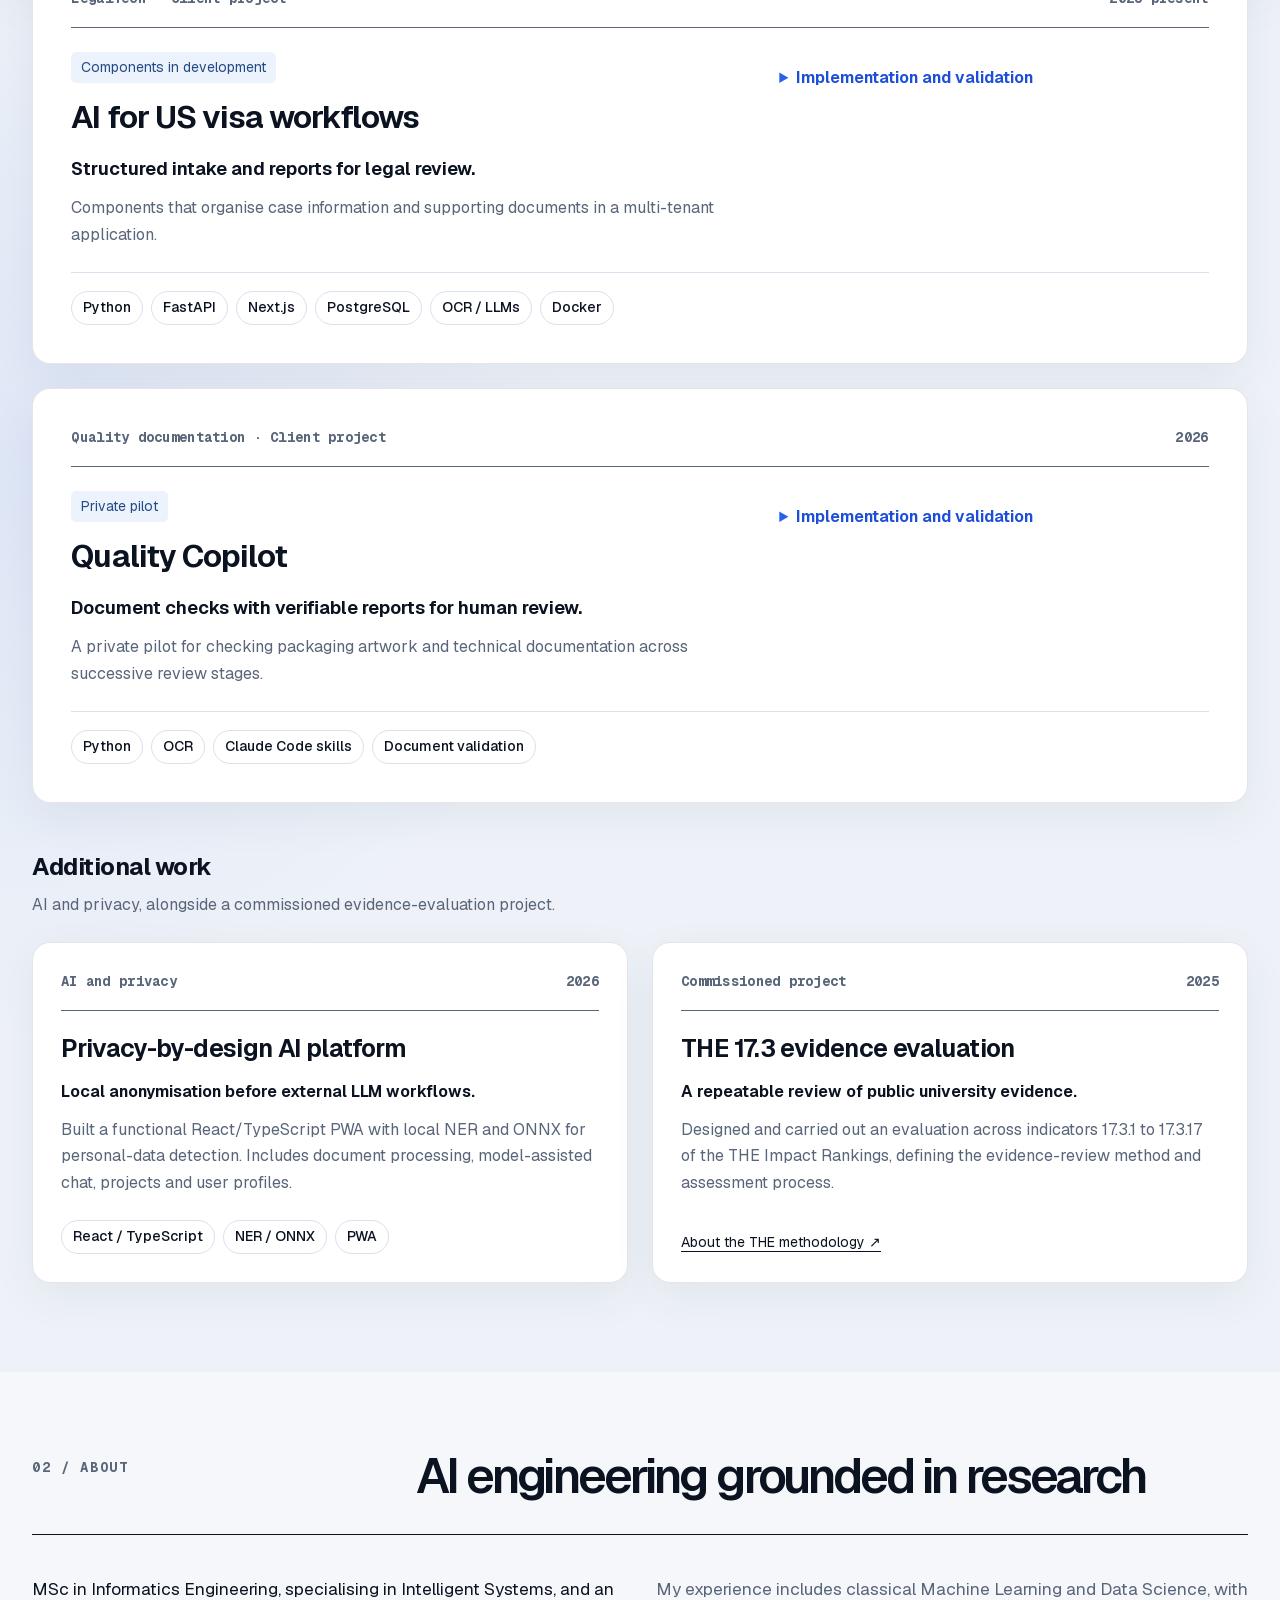
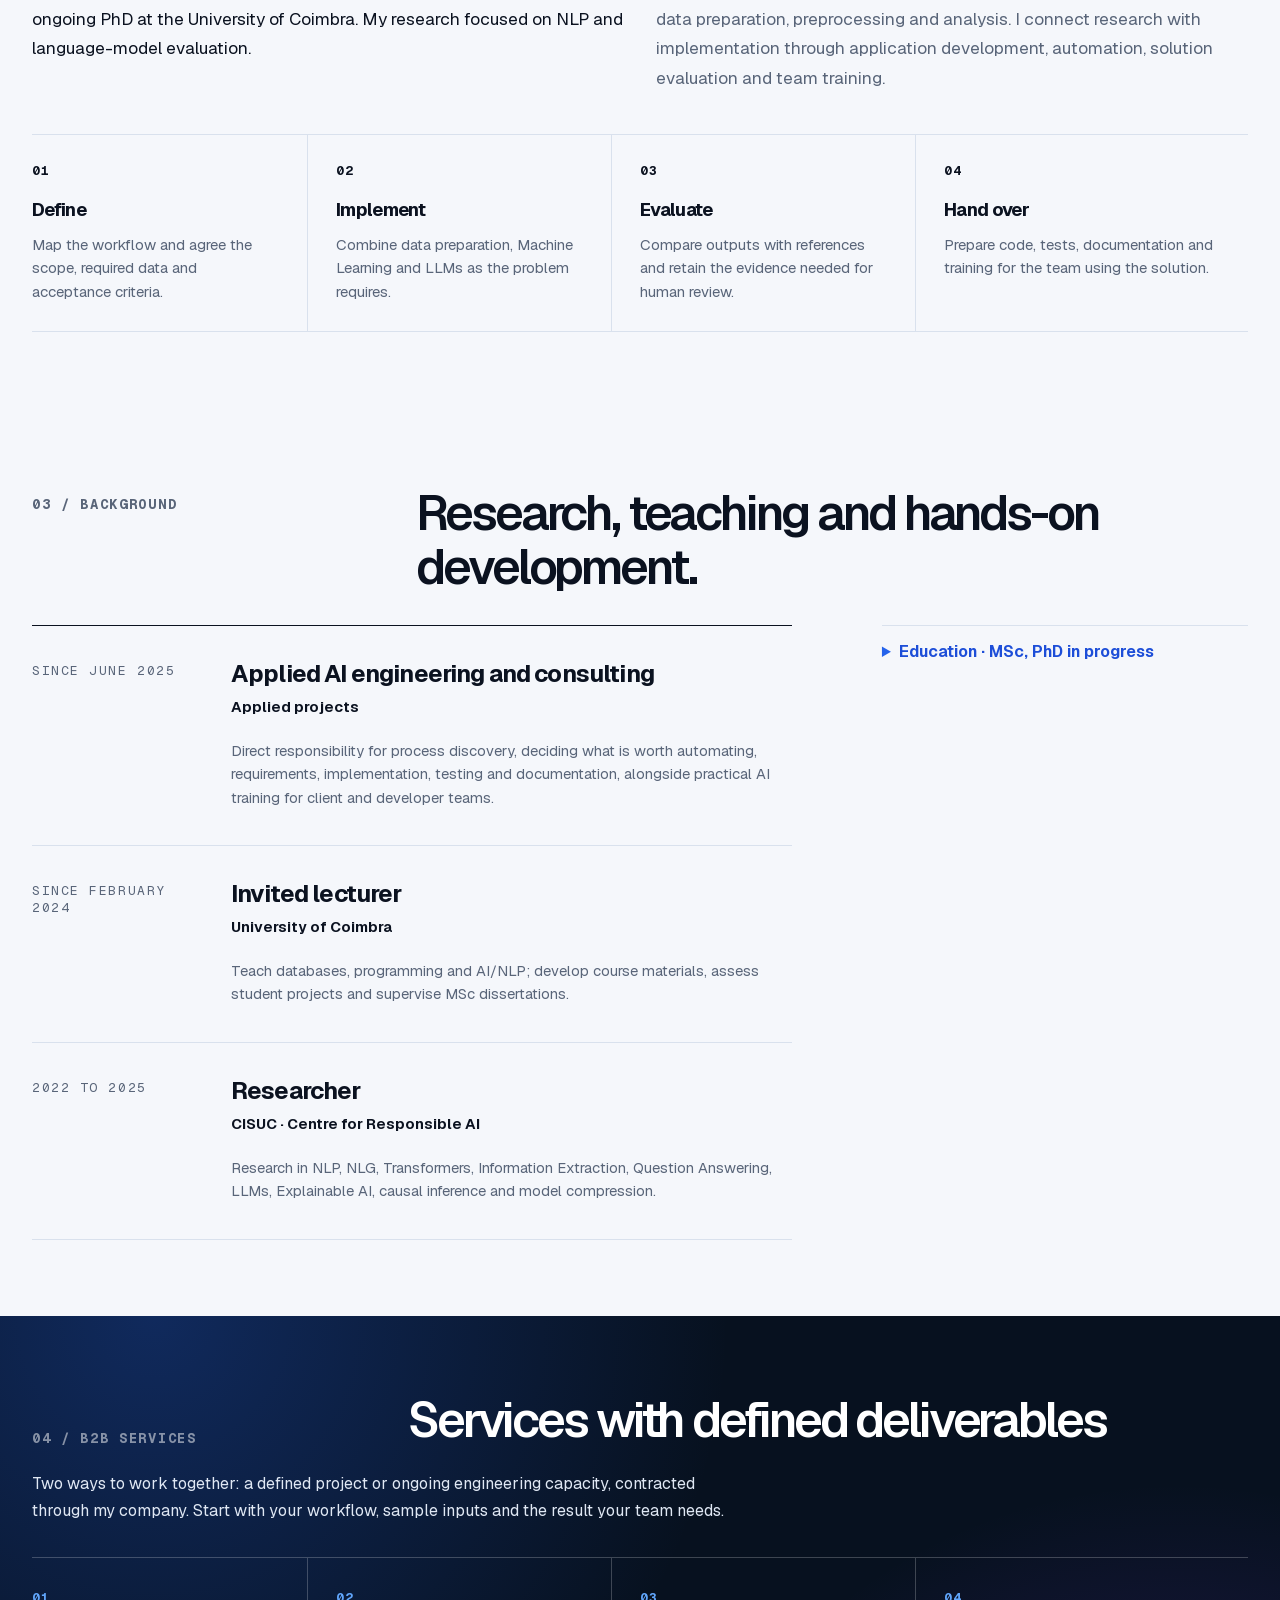
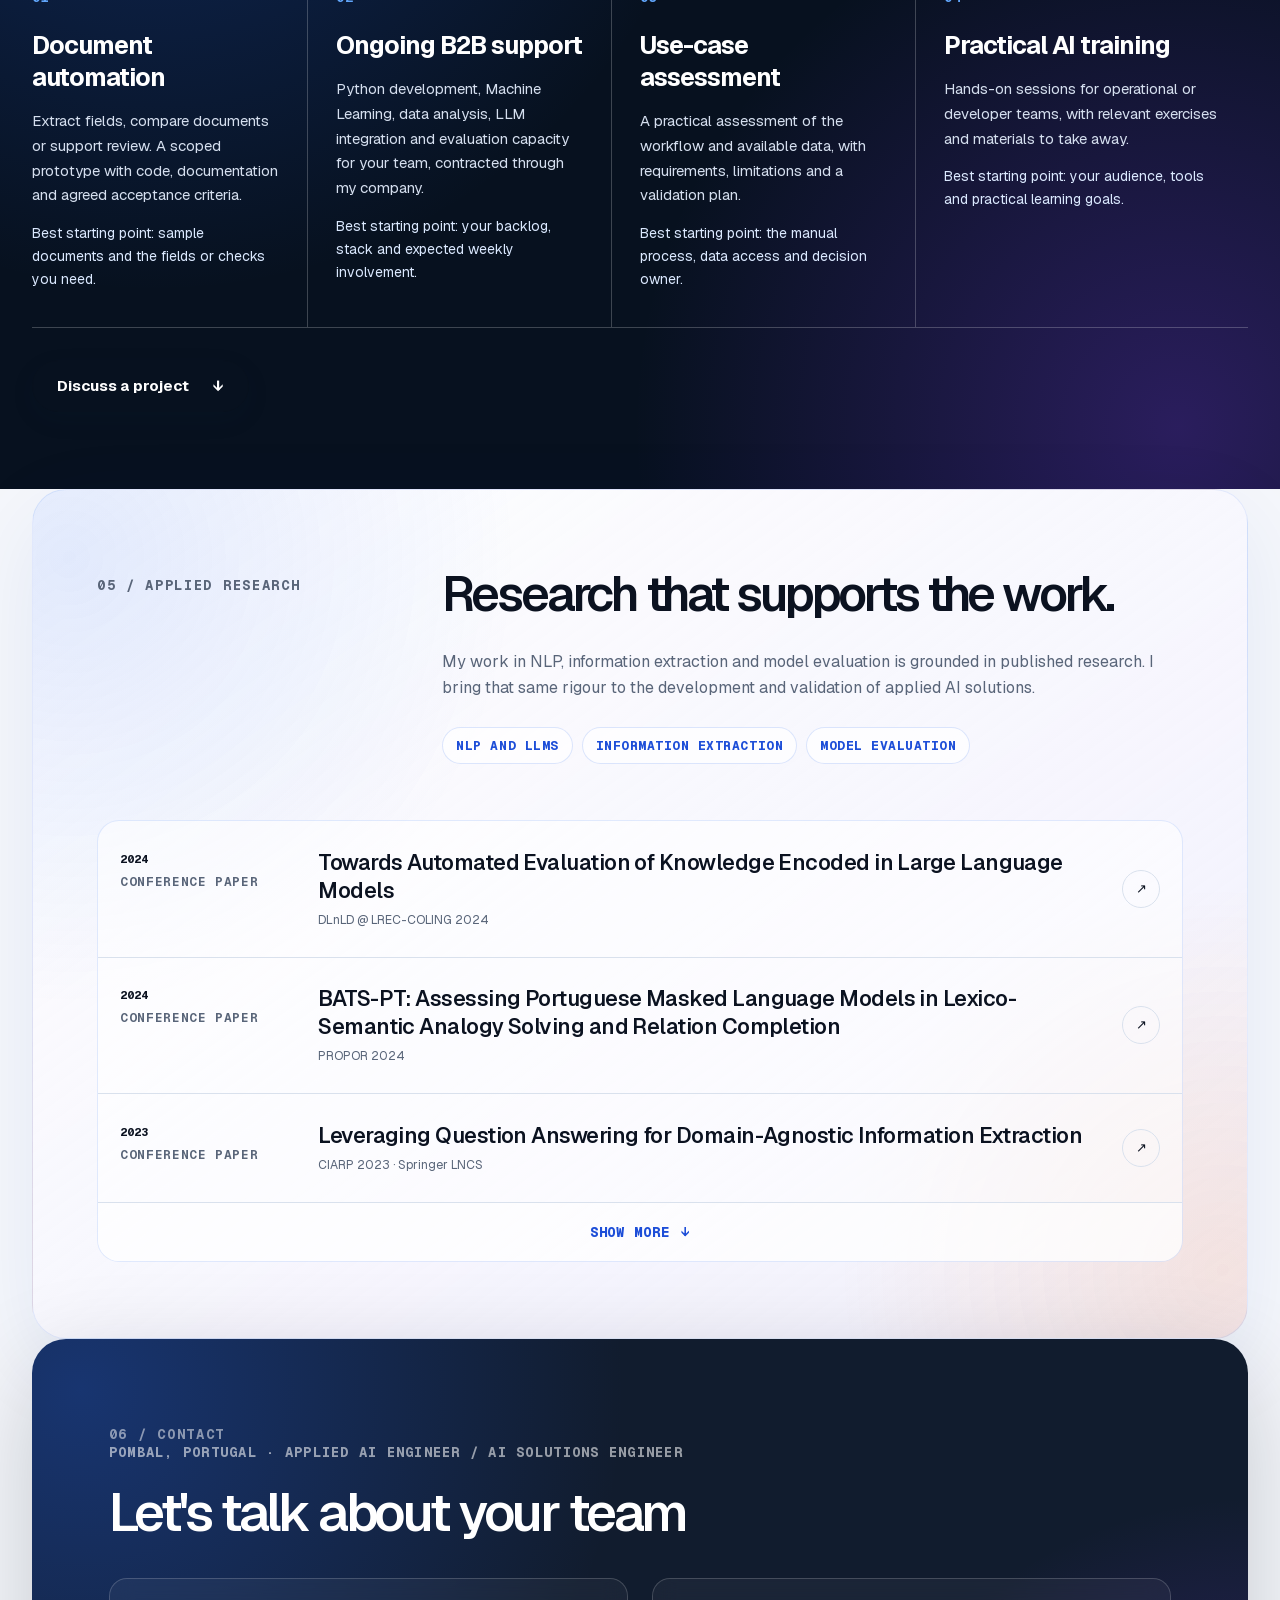
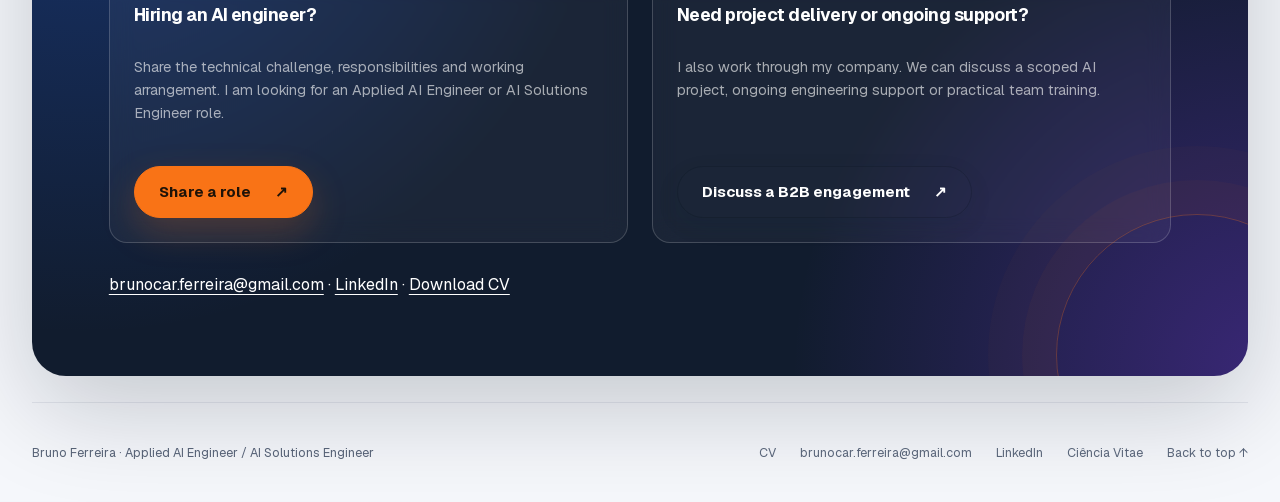
==== commit 3d48657c: "Remove availability label from portfolio introduction" ====
--- a/index.html
+++ b/index.html
@@ -60,7 +60,6 @@
 <main id="home" tabindex="-1">
 <section class="hero section-shell" aria-labelledby="hero-title">
 <div class="hero-copy">
-<p class="eyebrow">Open to roles and B2B projects</p>
 <h1 id="hero-title">AI &amp; Software Engineer<em>Development, automation &amp; consulting</em></h1>
 <p class="hero-intro">I design and build applications, integrations and AI automations, from understanding the problem to implementation and evaluation. I work with Python, Machine Learning, Data Science, LLMs and NLP on projects in fields such as LegalTech, engineering and quality. I also support teams through technical consulting and practical AI training.</p>
 <div class="hero-actions">
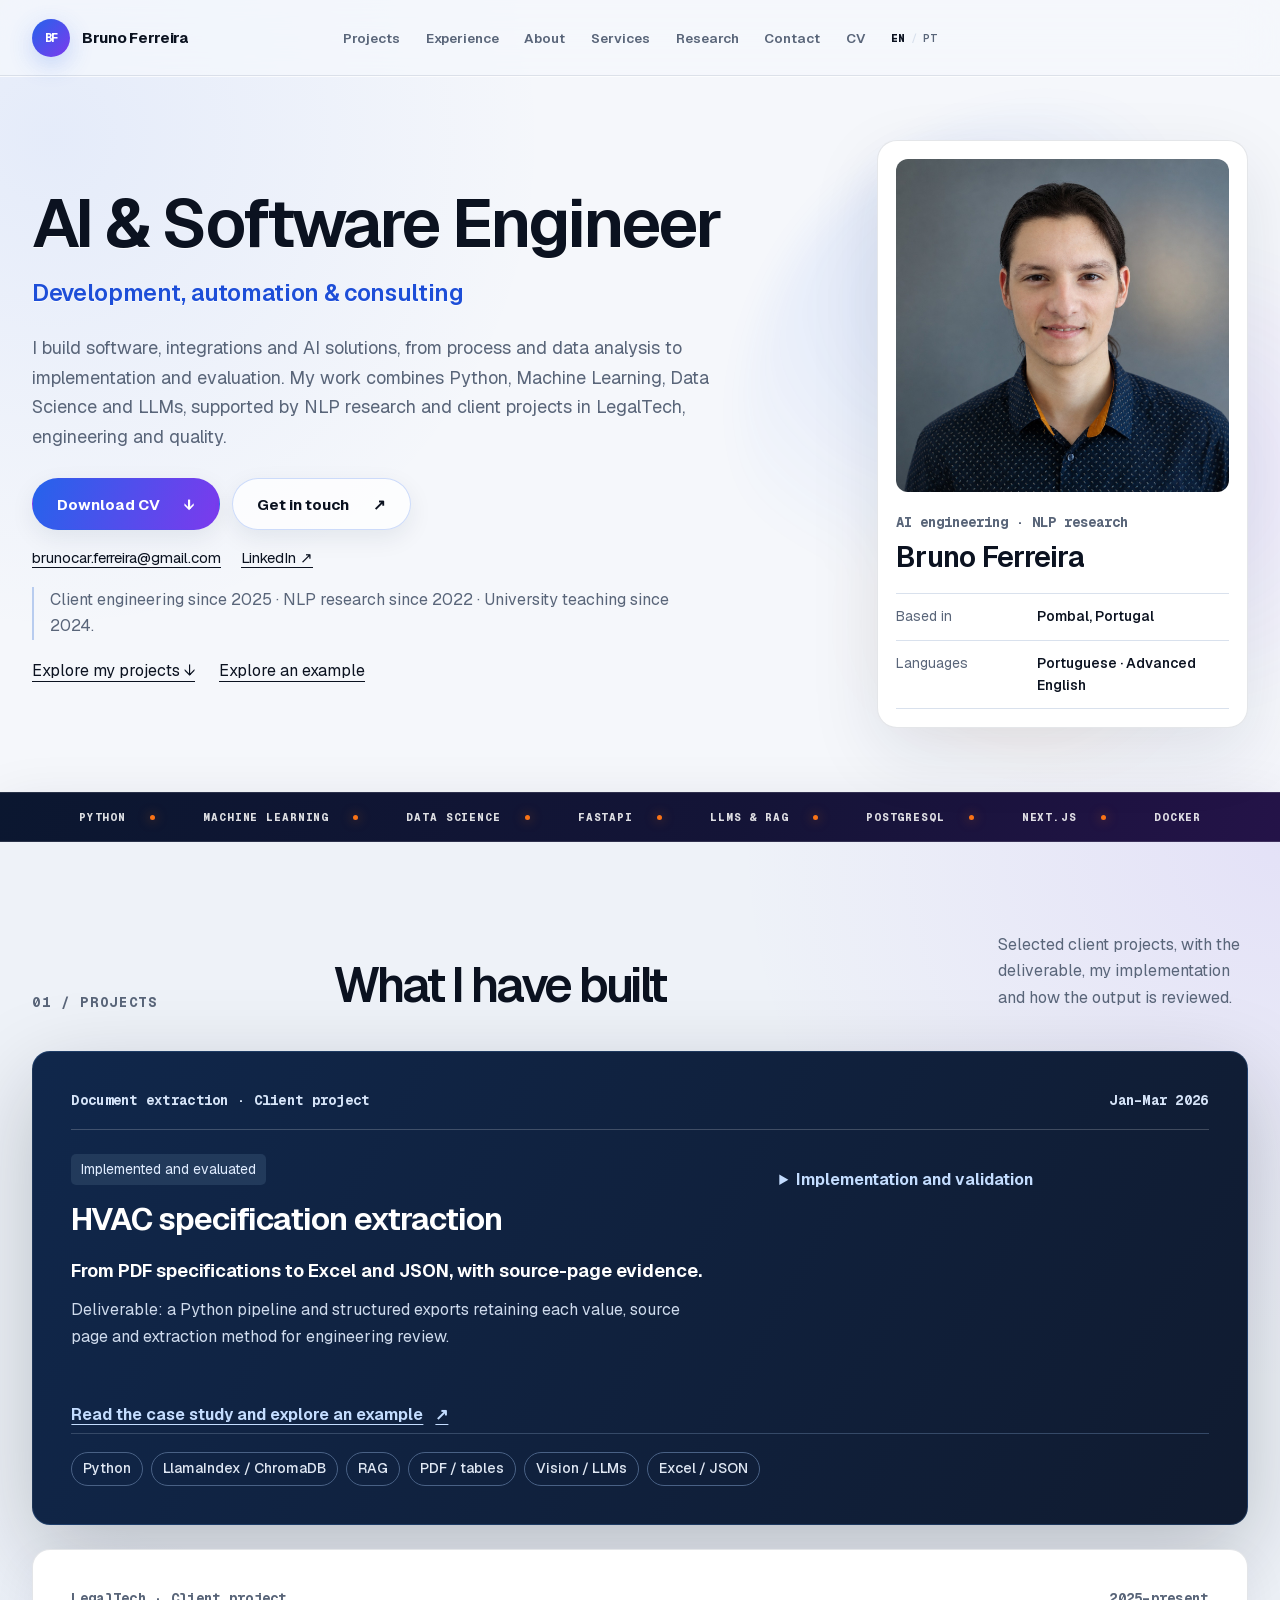
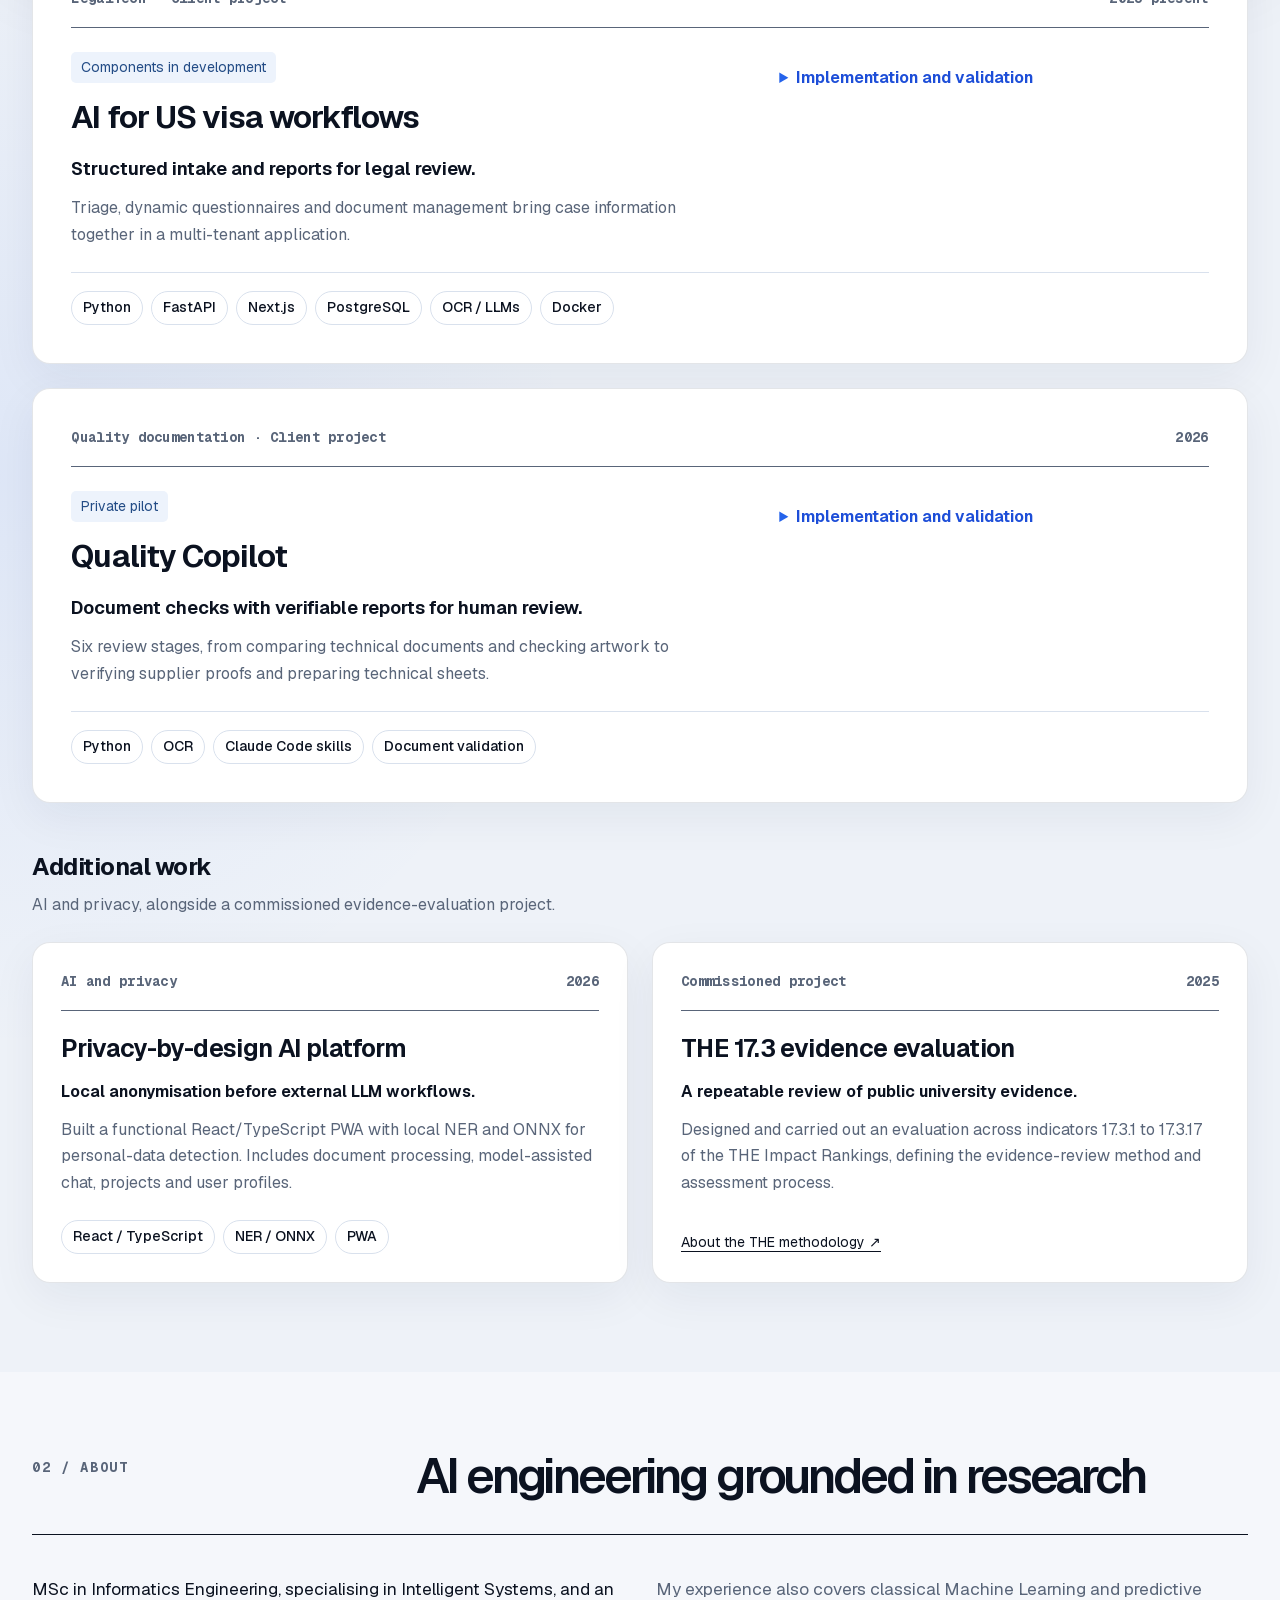
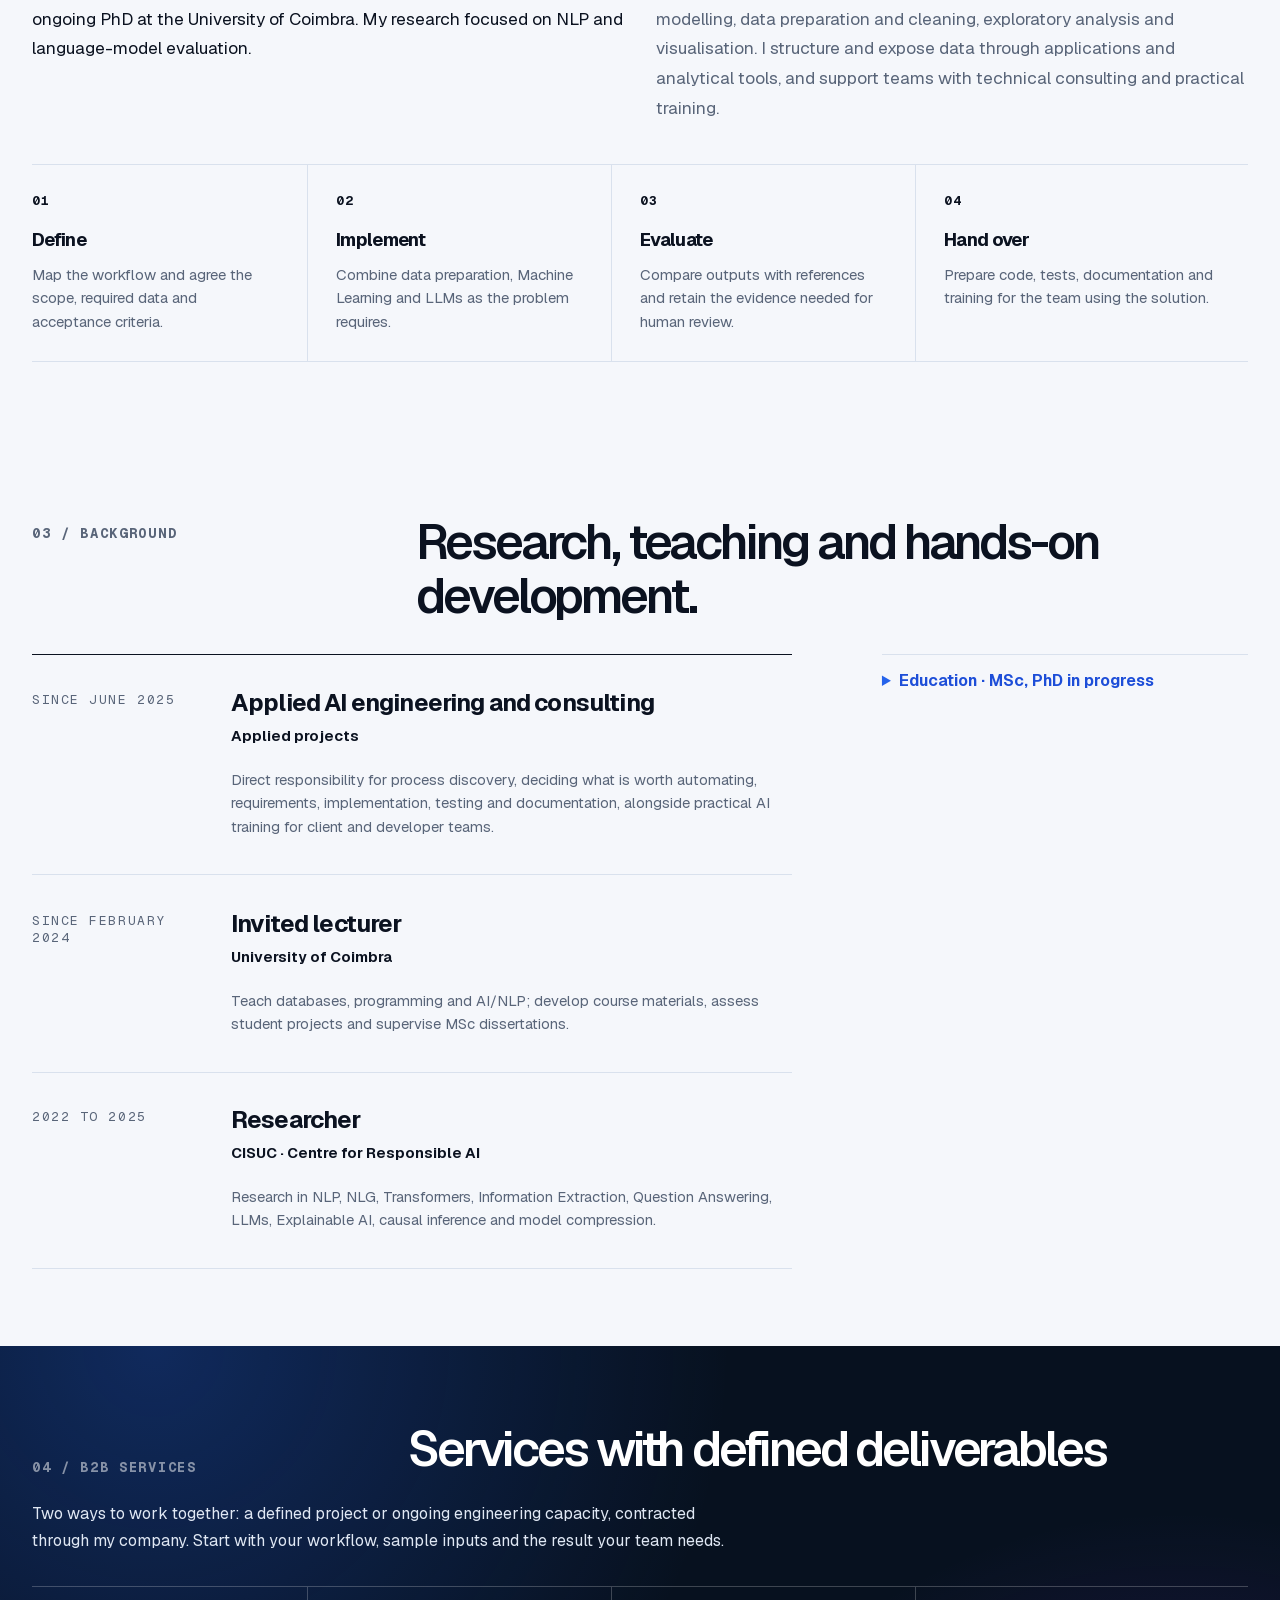
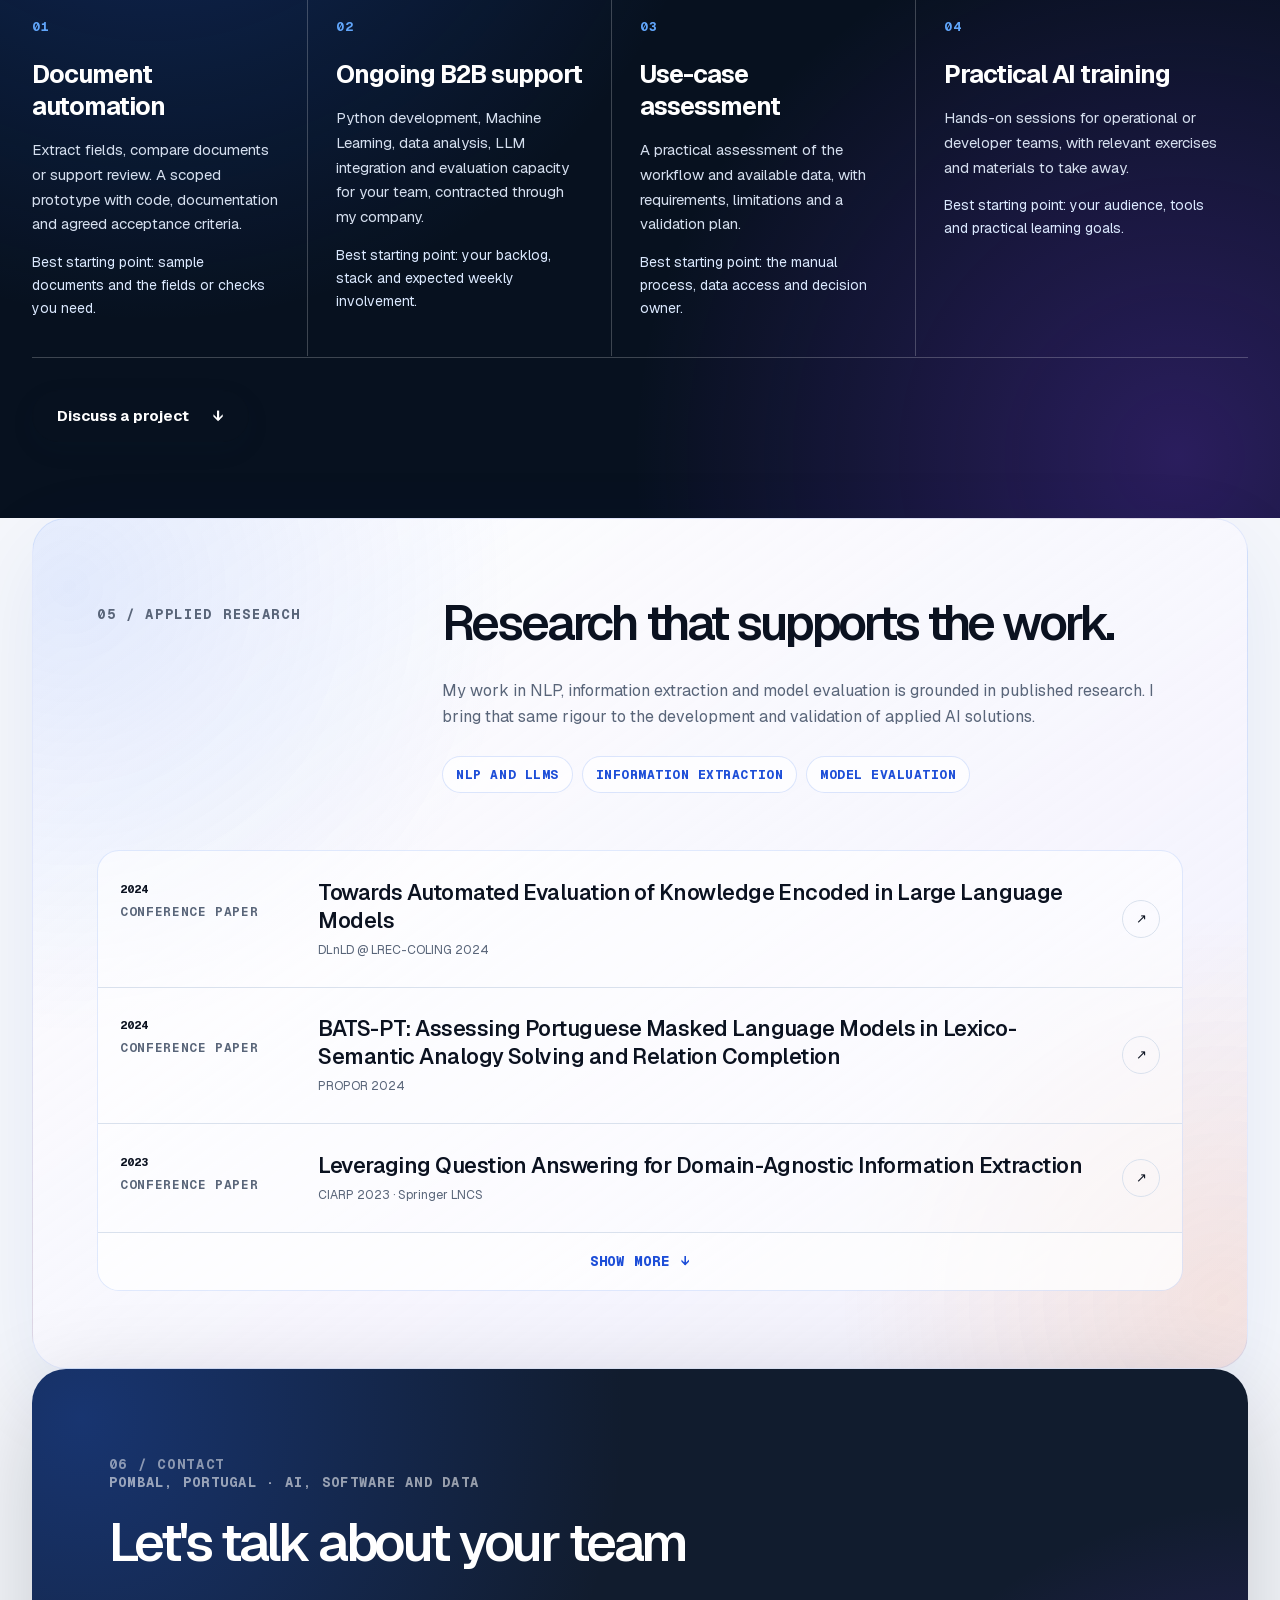
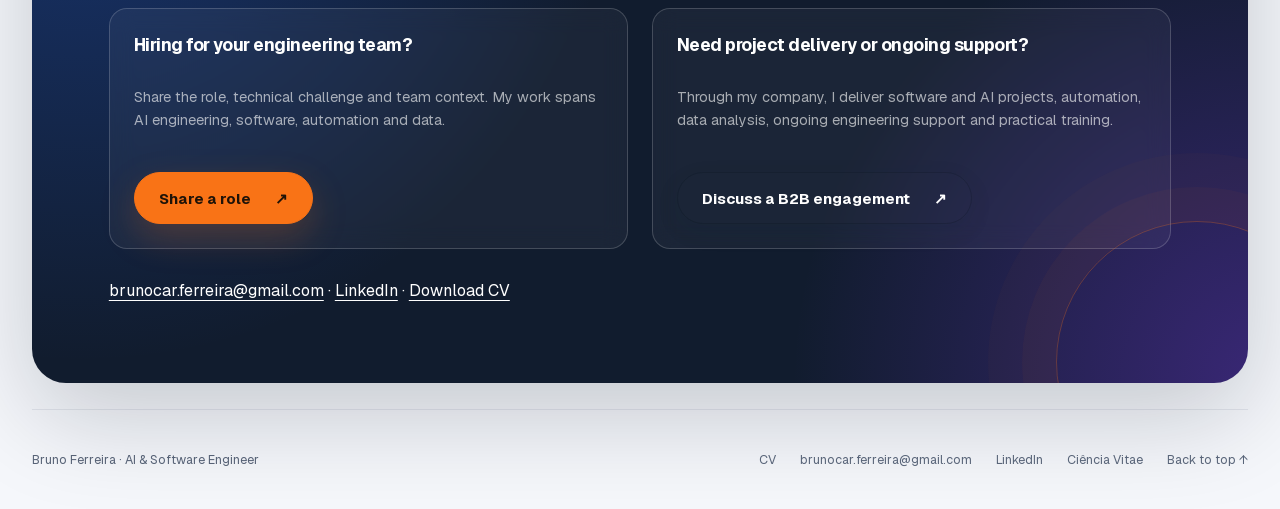
==== commit cbc80409: "Clarify engineering profile, project evidence and data experience" ====
--- a/index.html
+++ b/index.html
@@ -61,15 +61,15 @@
 <section class="hero section-shell" aria-labelledby="hero-title">
 <div class="hero-copy">
 <h1 id="hero-title">AI &amp; Software Engineer<em>Development, automation &amp; consulting</em></h1>
-<p class="hero-intro">I design and build applications, integrations and AI automations, from understanding the problem to implementation and evaluation. I work with Python, Machine Learning, Data Science, LLMs and NLP on projects in fields such as LegalTech, engineering and quality. I also support teams through technical consulting and practical AI training.</p>
+<p class="hero-intro">I build software, integrations and AI solutions, from process and data analysis to implementation and evaluation. My work combines Python, Machine Learning, Data Science and LLMs, supported by NLP research and client projects in LegalTech, engineering and quality.</p>
 <div class="hero-actions">
 <a class="button button-primary" href="./bruno-ferreira-cv-en.pdf" download>Download CV <span aria-hidden="true">↓</span></a>
-<a class="button button-secondary" href="mailto:brunocar.ferreira@gmail.com?subject=Applied%20AI%20opportunity%20-%20Bruno%20Ferreira">Get in touch <span aria-hidden="true">↗</span></a>
+<a class="button button-secondary" href="mailto:brunocar.ferreira@gmail.com?subject=Engineering%20opportunity%20-%20Bruno%20Ferreira">Get in touch <span aria-hidden="true">↗</span></a>
 </div>
 <p class="hero-direct"><a href="mailto:brunocar.ferreira@gmail.com">brunocar.ferreira@gmail.com</a><a href="https://www.linkedin.com/in/mrbclf/" target="_blank" rel="noreferrer">LinkedIn ↗</a></p>
 <p class="hero-evidence">Client engineering since 2025 · NLP research since 2022 · University teaching since 2024.</p>
-<div class="hero-shortcuts"><a href="#projects">Explore my projects <span aria-hidden="true">↓</span></a><a href="#background">View experience</a></div>
-<p class="hero-availability">Also available through my company for B2B projects and ongoing contracts.</p>
+<div class="hero-shortcuts"><a href="#projects">Explore my projects <span aria-hidden="true">↓</span></a><a href="./case-studies/hvac/#example">Explore an example</a></div>
+
 </div>
 <aside class="hero-profile" aria-label="Bruno Ferreira">
 <div class="portrait-wrap"><img src="./bruno-ferreira-portrait-2026.jpg" alt="Portrait of Bruno Ferreira" width="1254" height="1254" fetchpriority="high"></div>
@@ -96,20 +96,20 @@
 <div class="section-shell case-list"><article class="project-card project-case project-hvac project-featured" id="project-hvac" aria-labelledby="project-hvac-title">
 <div class="project-topline"><p>Document extraction · Client project</p><span>Jan–Mar 2026</span></div>
 <div class="case-body">
-<div class="case-overview"><p class="case-status">Implemented and evaluated</p><h3 id="project-hvac-title">HVAC specification extraction</h3><p class="case-outcome">From PDF specifications to Excel and JSON, with source-page evidence.</p><p class="case-context">Structured outputs that let engineers review technical requirements from Portuguese specification documents.</p></div>
-<details class="project-detail"><summary>Implementation and validation</summary><dl class="case-details"><div><dt>My implementation</dt><dd>Built a Python pipeline combining embedding-based RAG, deterministic table mapping and regular expressions with vision and language models.</dd></div><div><dt>Evidence &amp; review</dt><dd>Preserved value, page and extraction method; implemented cross-equipment checks and compared outputs with manual references.</dd></div></dl></details>
+<div class="case-overview"><p class="case-status">Implemented and evaluated</p><h3 id="project-hvac-title">HVAC specification extraction</h3><p class="case-outcome">From PDF specifications to Excel and JSON, with source-page evidence.</p><p class="case-context">Deliverable: a Python pipeline and structured exports retaining each value, source page and extraction method for engineering review.</p></div>
+<details class="project-detail"><summary>Implementation and validation</summary><dl class="case-details"><div><dt>My implementation</dt><dd>Built a Python pipeline combining embedding-based RAG, deterministic table mapping and regular expressions with vision and language models.</dd></div><div><dt>Evidence &amp; review</dt><dd>Compared fields with manual references. Added tests for equipment attribution, identifier collisions and insufficient retrieval context.</dd></div></dl></details>
 </div><a class="case-link" href="./case-studies/hvac/">Read the case study and explore an example <span aria-hidden="true">↗</span></a><div class="tag-list case-technologies"><span>Python</span><span>LlamaIndex / ChromaDB</span><span>RAG</span><span>PDF / tables</span><span>Vision / LLMs</span><span>Excel / JSON</span></div>
 </article><article class="project-card project-case project-visa" id="project-legaltech" aria-labelledby="project-legaltech-title">
 <div class="project-topline"><p>LegalTech · Client project</p><span>2025–present</span></div>
 <div class="case-body">
-<div class="case-overview"><p class="case-status">Components in development</p><h3 id="project-legaltech-title">AI for US visa workflows</h3><p class="case-outcome">Structured intake and reports for legal review.</p><p class="case-context">Components that organise case information and supporting documents in a multi-tenant application.</p></div>
+<div class="case-overview"><p class="case-status">Components in development</p><h3 id="project-legaltech-title">AI for US visa workflows</h3><p class="case-outcome">Structured intake and reports for legal review.</p><p class="case-context">Triage, dynamic questionnaires and document management bring case information together in a multi-tenant application.</p></div>
 <details class="project-detail"><summary>Implementation and validation</summary><dl class="case-details"><div><dt>My implementation</dt><dd>Designed and built intake, triage, dynamic questionnaires and document management, integrating OCR and language-model analysis.</dd></div><div><dt>Evidence &amp; review</dt><dd>Reports draw on document evidence to support review against USCIS criteria. Legal assessment remains with the reviewing team.</dd></div></dl></details>
 </div><div class="tag-list case-technologies"><span>Python</span><span>FastAPI</span><span>Next.js</span><span>PostgreSQL</span><span>OCR / LLMs</span><span>Docker</span></div>
 </article><article class="project-card project-case project-quality" id="project-quality" aria-labelledby="project-quality-title">
 <div class="project-topline"><p>Quality documentation · Client project</p><span>2026</span></div>
 <div class="case-body">
-<div class="case-overview"><p class="case-status">Private pilot</p><h3 id="project-quality-title">Quality Copilot</h3><p class="case-outcome">Document checks with verifiable reports for human review.</p><p class="case-context">A private pilot for checking packaging artwork and technical documentation across successive review stages.</p></div>
-<details class="project-detail"><summary>Implementation and validation</summary><dl class="case-details"><div><dt>My implementation</dt><dd>Designed and built modules for dimensional checks, content validation, correction verification and technical-sheet preparation using Python, OCR and Claude Code skills.</dd></div><div><dt>Evidence &amp; review</dt><dd>Defined the evidence required at each stage. Reports support human validation of findings and corrections.</dd></div></dl></details>
+<div class="case-overview"><p class="case-status">Private pilot</p><h3 id="project-quality-title">Quality Copilot</h3><p class="case-outcome">Document checks with verifiable reports for human review.</p><p class="case-context">Six review stages, from comparing technical documents and checking artwork to verifying supplier proofs and preparing technical sheets.</p></div>
+<details class="project-detail"><summary>Implementation and validation</summary><dl class="case-details"><div><dt>My implementation</dt><dd>Designed and implemented document comparison, dimensional and content checks, correction verification, supplier-proof comparison and technical-sheet preparation.</dd></div><div><dt>Evidence &amp; review</dt><dd>Produced reports for each stage, linking differences and findings to supporting evidence for human validation.</dd></div></dl></details>
 </div><div class="tag-list case-technologies"><span>Python</span><span>OCR</span><span>Claude Code skills</span><span>Document validation</span></div>
 </article><div class="additional-heading"><h3>Additional work</h3><p>AI and privacy, alongside a commissioned evidence-evaluation project.</p></div>
 <div class="additional-project-grid">
@@ -128,7 +128,7 @@
 <section class="about section-shell" id="about" aria-labelledby="about-title">
 <div class="section-heading"><p class="section-index">02 / About</p><h2 id="about-title">AI engineering grounded in research</h2></div>
 <div class="about-body">
-<div class="about-copy"><p>MSc in Informatics Engineering, specialising in Intelligent Systems, and an ongoing PhD at the University of Coimbra. My research focused on NLP and language-model evaluation.</p><p>My experience includes classical Machine Learning and Data Science, with data preparation, preprocessing and analysis. I connect research with implementation through application development, automation, solution evaluation and team training.</p></div>
+<div class="about-copy"><p>MSc in Informatics Engineering, specialising in Intelligent Systems, and an ongoing PhD at the University of Coimbra. My research focused on NLP and language-model evaluation.</p><p>My experience also covers classical Machine Learning and predictive modelling, data preparation and cleaning, exploratory analysis and visualisation. I structure and expose data through applications and analytical tools, and support teams with technical consulting and practical training.</p></div>
 <div class="about-process" role="group" aria-label="How I work">
 <article><span>01</span><h3>Define</h3><p>Map the workflow and agree the scope, required data and acceptance criteria.</p></article><article><span>02</span><h3>Implement</h3><p>Combine data preparation, Machine Learning and LLMs as the problem requires.</p></article><article><span>03</span><h3>Evaluate</h3><p>Compare outputs with references and retain the evidence needed for human review.</p></article><article><span>04</span><h3>Hand over</h3><p>Prepare code, tests, documentation and training for the team using the solution.</p></article>
 </div>
@@ -260,16 +260,16 @@
 </section>
 <section class="contact section-shell" id="contact" aria-labelledby="contact-title">
 <p class="section-index section-index-light">06 / Contact</p>
-<div class="contact-prompt"><p class="contact-kicker">Pombal, Portugal · Applied AI Engineer / AI Solutions Engineer</p><h2 id="contact-title">Let&#x27;s talk about your team</h2></div>
+<div class="contact-prompt"><p class="contact-kicker">Pombal, Portugal · AI, software and data</p><h2 id="contact-title">Let&#x27;s talk about your team</h2></div>
 <div class="contact-paths contact-options">
-<article class="contact-role"><h3>Hiring an AI engineer?</h3><p>Share the technical challenge, responsibilities and working arrangement. I am looking for an Applied AI Engineer or AI Solutions Engineer role.</p><a class="button button-accent" href="mailto:brunocar.ferreira@gmail.com?subject=Applied%20AI%20opportunity%20-%20Bruno%20Ferreira">Share a role <span aria-hidden="true">↗</span></a></article>
-<article><h3>Need project delivery or ongoing support?</h3><p>I also work through my company. We can discuss a scoped AI project, ongoing engineering support or practical team training.</p><a class="button button-outline-light" href="mailto:brunocar.ferreira@gmail.com?subject=B2B%20project%20-%20Bruno%20Ferreira">Discuss a B2B engagement <span aria-hidden="true">↗</span></a></article>
+<article class="contact-role"><h3>Hiring for your engineering team?</h3><p>Share the role, technical challenge and team context. My work spans AI engineering, software, automation and data.</p><a class="button button-accent" href="mailto:brunocar.ferreira@gmail.com?subject=Engineering%20opportunity%20-%20Bruno%20Ferreira">Share a role <span aria-hidden="true">↗</span></a></article>
+<article><h3>Need project delivery or ongoing support?</h3><p>Through my company, I deliver software and AI projects, automation, data analysis, ongoing engineering support and practical training.</p><a class="button button-outline-light" href="mailto:brunocar.ferreira@gmail.com?subject=B2B%20project%20-%20Bruno%20Ferreira">Discuss a B2B engagement <span aria-hidden="true">↗</span></a></article>
 </div>
 <p class="contact-direct"><a href="mailto:brunocar.ferreira@gmail.com">brunocar.ferreira@gmail.com</a> · <a href="https://www.linkedin.com/in/mrbclf/" target="_blank" rel="noreferrer">LinkedIn</a> · <a href="./bruno-ferreira-cv-en.pdf" download>Download CV</a></p>
 </section>
 </main>
 <footer class="site-footer">
-<p>Bruno Ferreira · Applied AI Engineer / AI Solutions Engineer</p>
+<p>Bruno Ferreira · AI &amp; Software Engineer</p>
 <div>
 <a href="./bruno-ferreira-cv-en.pdf" download>CV</a>
 <a href="mailto:brunocar.ferreira@gmail.com">brunocar.ferreira@gmail.com</a>
